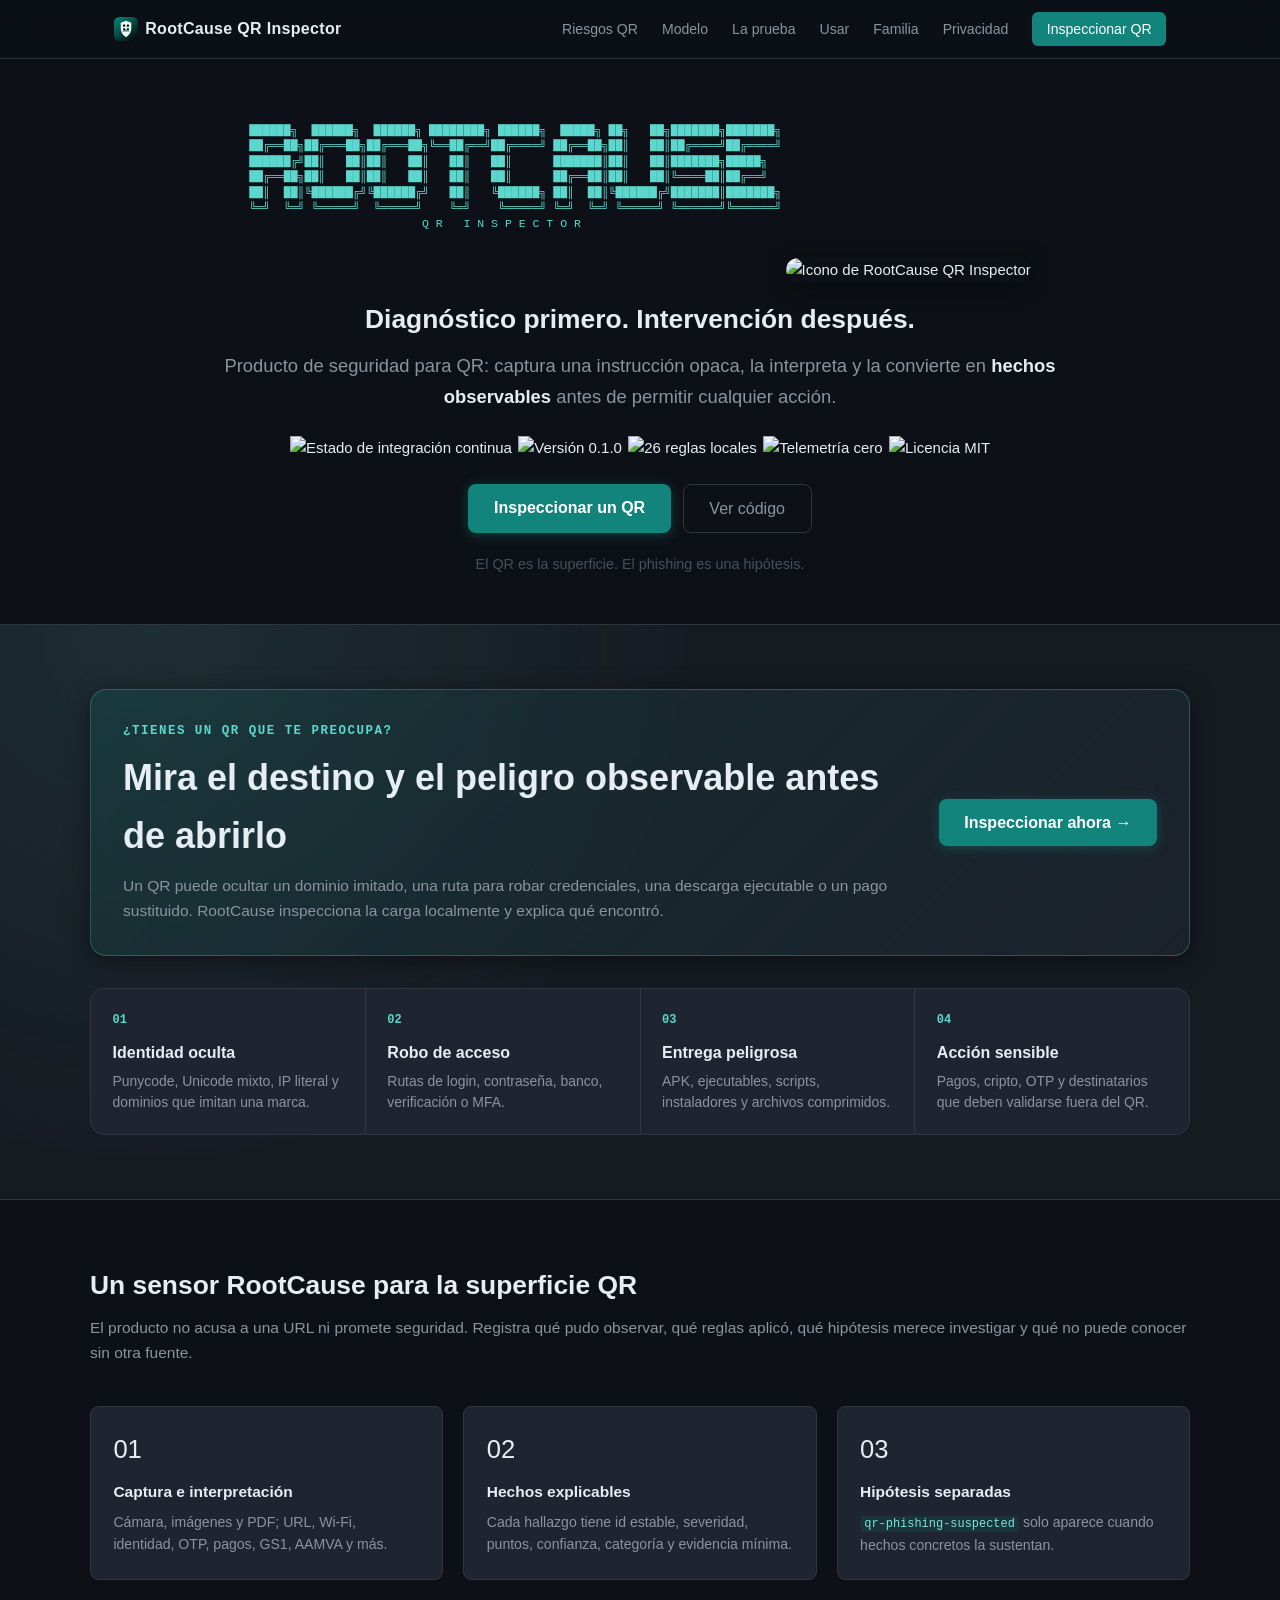
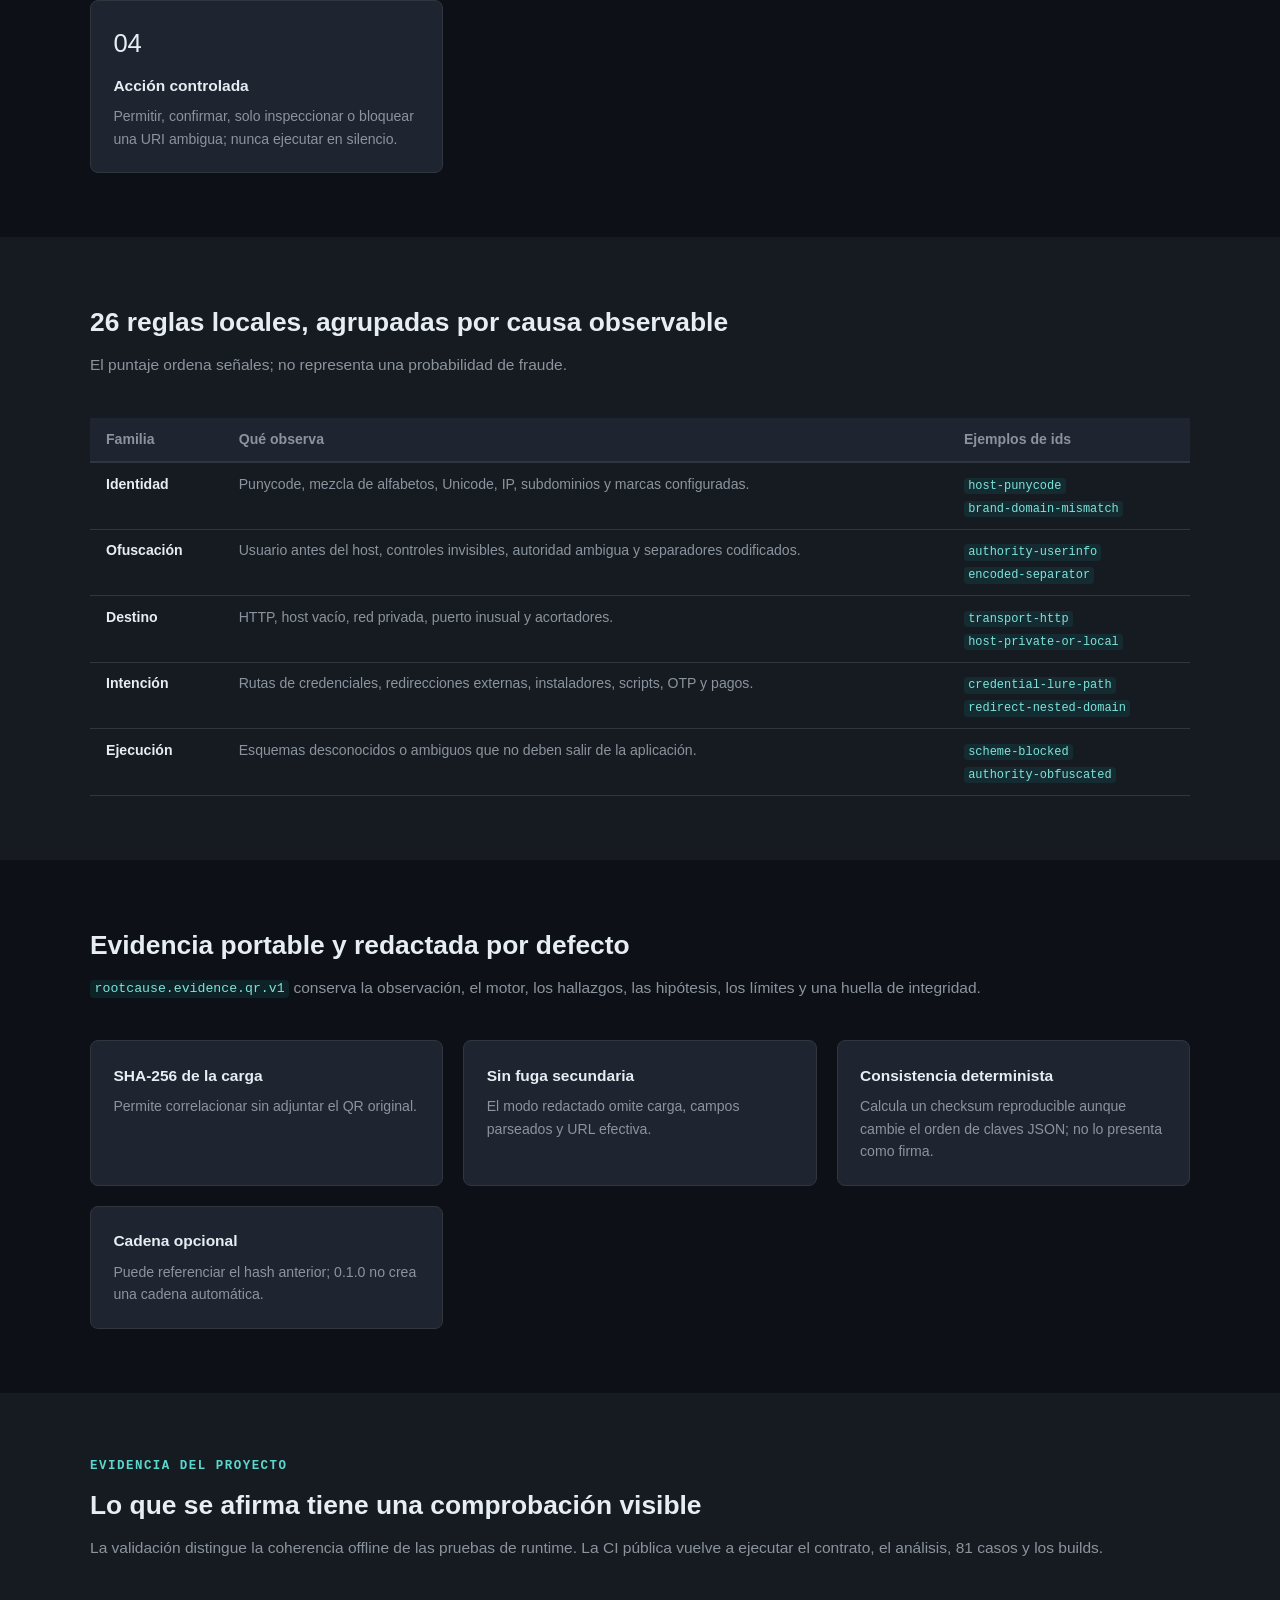
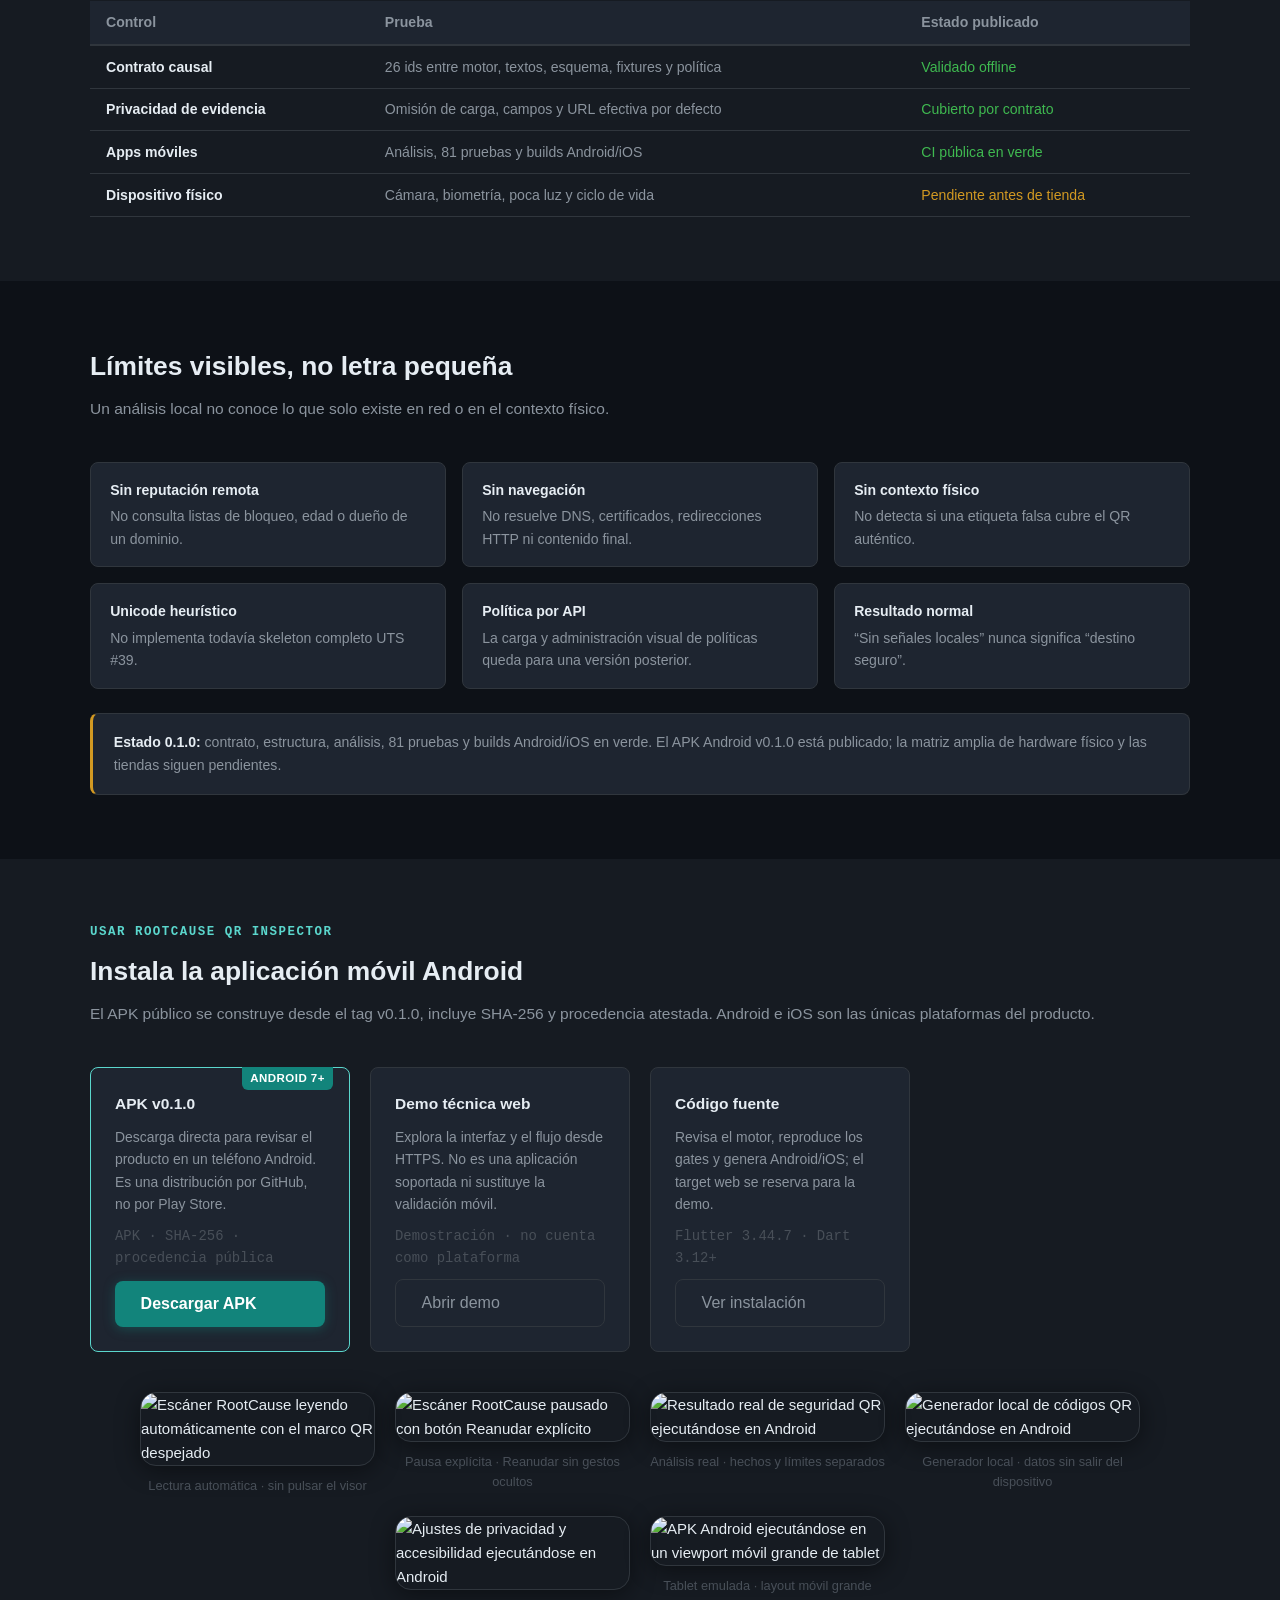
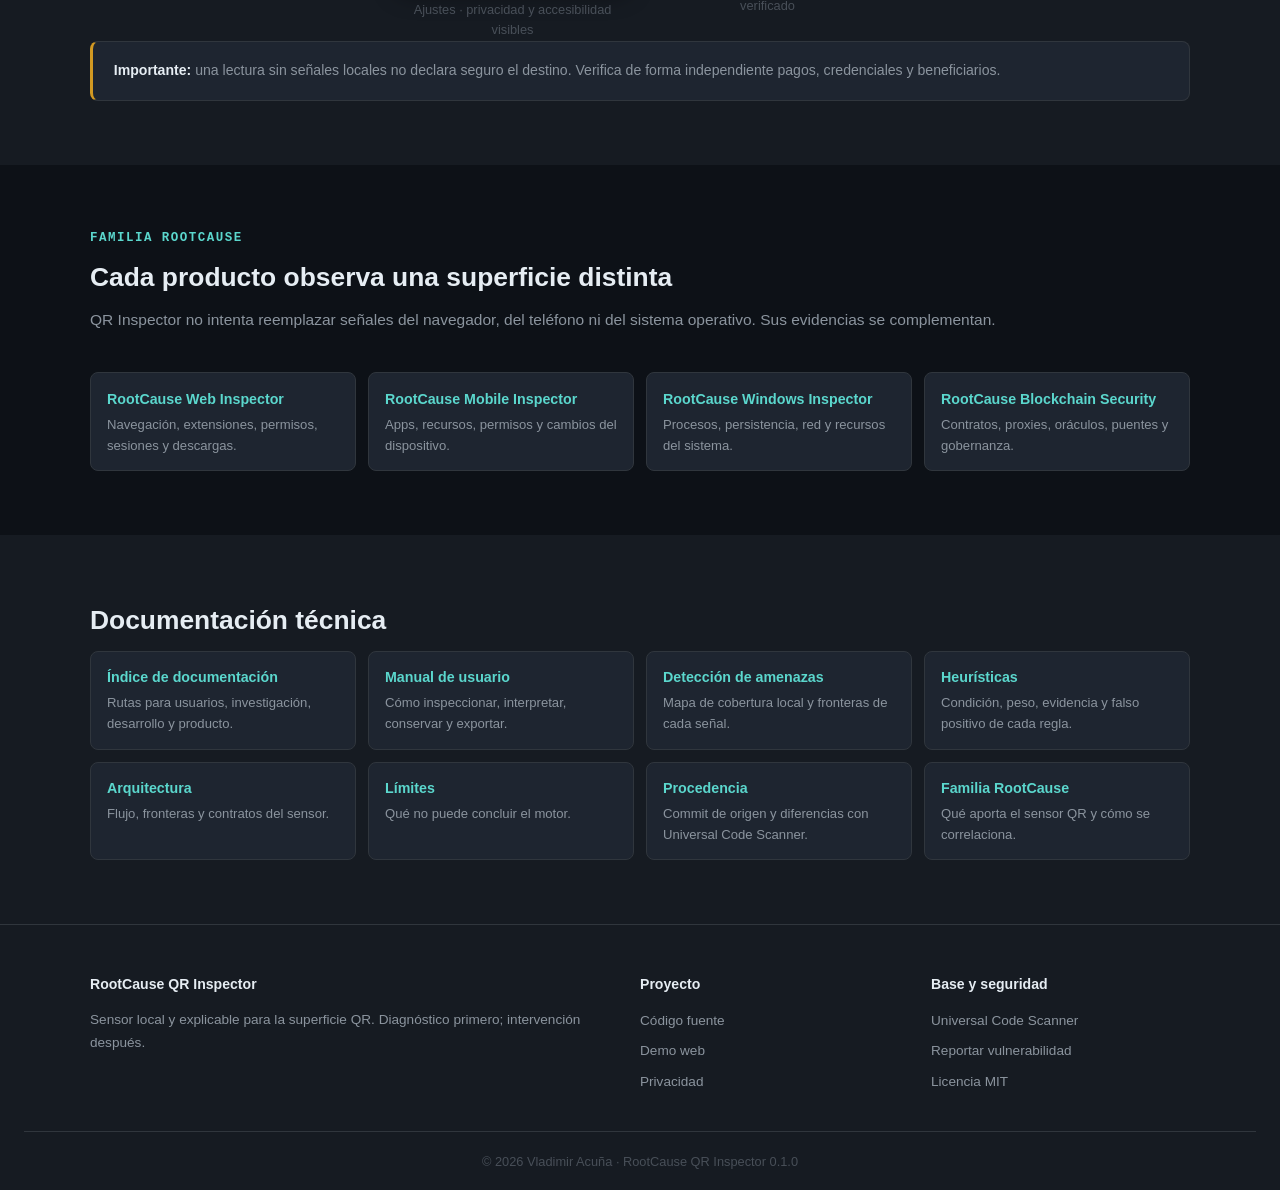
==== landing/index.html @ 7b158bc7 "docs: publish verified scanner interaction evidence" ====
<!doctype html>
<html lang="es">
<head>
  <meta charset="utf-8" />
  <meta name="viewport" content="width=device-width, initial-scale=1" />
  <meta name="description" content="Producto de seguridad para QR: inspecciona antes de abrir, explica 26 señales locales, separa hechos de hipótesis y exporta evidencia redactada." />
  <meta property="og:title" content="RootCause QR Inspector — seguridad QR antes de actuar" />
  <meta property="og:description" content="Inspector local de seguridad QR: 26 reglas explicables, decisión controlada, evidencia SHA-256 y telemetría cero." />
  <meta property="og:type" content="website" />
  <meta property="og:url" content="https://vladimiracunadev-create.github.io/rootcause-qr-inspector/" />
  <meta property="og:image" content="https://vladimiracunadev-create.github.io/rootcause-qr-inspector/assets/icon-512.png" />
  <meta name="theme-color" content="#0d1117" />
  <title>RootCause QR Inspector</title>
  <link rel="icon" type="image/svg+xml" href="assets/favicon.svg" />
  <link rel="apple-touch-icon" href="assets/icon-512.png" />
  <link rel="stylesheet" href="assets/style.css" />
</head>
<body>
  <a class="skip-link" href="#contenido">Saltar al contenido</a>
  <header class="nav">
    <div class="nav-inner">
      <a class="nav-logo" href="#inicio" aria-label="Inicio de RootCause QR Inspector">
        <img src="assets/favicon.svg" width="24" height="24" alt="" aria-hidden="true" />
        RootCause QR Inspector
      </a>
      <nav class="nav-links" aria-label="Navegación principal">
        <a href="#riesgo">Riesgos QR</a>
        <a href="#modelo">Modelo</a>
        <a href="#prueba">La prueba</a>
        <a href="#instalar">Usar</a>
        <a href="#familia">Familia</a>
        <a href="privacidad.html">Privacidad</a>
          <a href="app/" class="btn-nav">Inspeccionar QR</a>
      </nav>
    </div>
  </header>

  <main id="contenido">
    <section id="inicio" class="hero">
      <div class="hero-inner">
        <div class="ascii-block" aria-hidden="true"><pre>
██████╗  ██████╗  ██████╗ ████████╗ ██████╗  █████╗ ██╗   ██╗███████╗███████╗
██╔══██╗██╔═══██╗██╔═══██╗╚══██╔══╝██╔════╝ ██╔══██╗██║   ██║██╔════╝██╔════╝
██████╔╝██║   ██║██║   ██║   ██║   ██║      ███████║██║   ██║███████╗█████╗
██╔══██╗██║   ██║██║   ██║   ██║   ██║      ██╔══██║██║   ██║╚════██║██╔══╝
██║  ██║╚██████╔╝╚██████╔╝   ██║   ╚██████╗ ██║  ██║╚██████╔╝███████║███████╗
╚═╝  ╚═╝ ╚═════╝  ╚═════╝    ╚═╝    ╚═════╝ ╚═╝  ╚═╝ ╚═════╝ ╚══════╝╚══════╝
                         Q R   I N S P E C T O R
        </pre></div>
        <img class="hero-logo" src="assets/icon-512.png" width="96" height="96" alt="Icono de RootCause QR Inspector" />
        <h1 class="section-title">Diagnóstico primero. Intervención después.</h1>
        <p class="hero-sub">
          Producto de seguridad para QR: captura una instrucción opaca, la
          interpreta y la convierte en <strong>hechos observables</strong> antes
          de permitir cualquier acción.
        </p>
        <div class="badges" aria-label="Datos del proyecto">
          <img src="https://github.com/vladimiracunadev-create/rootcause-qr-inspector/actions/workflows/flutter-ci.yml/badge.svg" alt="Estado de integración continua" />
          <img src="https://img.shields.io/badge/version-0.1.0-blue.svg" alt="Versión 0.1.0" />
          <img src="https://img.shields.io/badge/reglas_locales-26-12847b.svg" alt="26 reglas locales" />
          <img src="https://img.shields.io/badge/telemetr%C3%ADa-cero-success.svg" alt="Telemetría cero" />
          <img src="https://img.shields.io/badge/licencia-MIT-blue.svg" alt="Licencia MIT" />
        </div>
        <div class="hero-cta">
          <a href="app/" class="btn-primary">Inspeccionar un QR</a>
          <a href="https://github.com/vladimiracunadev-create/rootcause-qr-inspector" class="btn-ghost">Ver código</a>
        </div>
        <p class="hero-tagline">El QR es la superficie. El phishing es una hipótesis.</p>
      </div>
    </section>

    <section id="riesgo" class="section security-entry">
      <div class="container">
        <div class="security-callout">
          <div>
            <p class="eyebrow">¿Tienes un QR que te preocupa?</p>
            <h2 class="section-title">Mira el destino y el peligro observable antes de abrirlo</h2>
            <p class="section-sub">
              Un QR puede ocultar un dominio imitado, una ruta para robar
              credenciales, una descarga ejecutable o un pago sustituido.
              RootCause inspecciona la carga localmente y explica qué encontró.
            </p>
          </div>
          <a href="app/" class="btn-primary">Inspeccionar ahora →</a>
        </div>
        <div class="risk-grid" aria-label="Peligros que puede revelar un QR">
          <article><span>01</span><strong>Identidad oculta</strong><p>Punycode, Unicode mixto, IP literal y dominios que imitan una marca.</p></article>
          <article><span>02</span><strong>Robo de acceso</strong><p>Rutas de login, contraseña, banco, verificación o MFA.</p></article>
          <article><span>03</span><strong>Entrega peligrosa</strong><p>APK, ejecutables, scripts, instaladores y archivos comprimidos.</p></article>
          <article><span>04</span><strong>Acción sensible</strong><p>Pagos, cripto, OTP y destinatarios que deben validarse fuera del QR.</p></article>
        </div>
      </div>
    </section>

    <section id="modelo" class="section">
      <div class="container">
        <h2 class="section-title">Un sensor RootCause para la superficie QR</h2>
        <p class="section-sub">
          El producto no acusa a una URL ni promete seguridad. Registra qué pudo
          observar, qué reglas aplicó, qué hipótesis merece investigar y qué no
          puede conocer sin otra fuente.
        </p>
        <div class="feature-grid">
          <article class="feature-card">
            <div class="feature-icon" aria-hidden="true">01</div>
            <h3>Captura e interpretación</h3>
            <p>Cámara, imágenes y PDF; URL, Wi-Fi, identidad, OTP, pagos, GS1, AAMVA y más.</p>
          </article>
          <article class="feature-card">
            <div class="feature-icon" aria-hidden="true">02</div>
            <h3>Hechos explicables</h3>
            <p>Cada hallazgo tiene id estable, severidad, puntos, confianza, categoría y evidencia mínima.</p>
          </article>
          <article class="feature-card">
            <div class="feature-icon" aria-hidden="true">03</div>
            <h3>Hipótesis separadas</h3>
            <p><code>qr-phishing-suspected</code> solo aparece cuando hechos concretos la sustentan.</p>
          </article>
          <article class="feature-card">
            <div class="feature-icon" aria-hidden="true">04</div>
            <h3>Acción controlada</h3>
            <p>Permitir, confirmar, solo inspeccionar o bloquear una URI ambigua; nunca ejecutar en silencio.</p>
          </article>
        </div>
      </div>
    </section>

    <section id="senales" class="section section-alt">
      <div class="container">
        <h2 class="section-title">26 reglas locales, agrupadas por causa observable</h2>
        <p class="section-sub">El puntaje ordena señales; no representa una probabilidad de fraude.</p>
        <div class="table-wrap">
          <table>
            <thead><tr><th>Familia</th><th>Qué observa</th><th>Ejemplos de ids</th></tr></thead>
            <tbody>
              <tr><td><strong>Identidad</strong></td><td>Punycode, mezcla de alfabetos, Unicode, IP, subdominios y marcas configuradas.</td><td><code>host-punycode</code><br /><code>brand-domain-mismatch</code></td></tr>
              <tr><td><strong>Ofuscación</strong></td><td>Usuario antes del host, controles invisibles, autoridad ambigua y separadores codificados.</td><td><code>authority-userinfo</code><br /><code>encoded-separator</code></td></tr>
              <tr><td><strong>Destino</strong></td><td>HTTP, host vacío, red privada, puerto inusual y acortadores.</td><td><code>transport-http</code><br /><code>host-private-or-local</code></td></tr>
              <tr><td><strong>Intención</strong></td><td>Rutas de credenciales, redirecciones externas, instaladores, scripts, OTP y pagos.</td><td><code>credential-lure-path</code><br /><code>redirect-nested-domain</code></td></tr>
              <tr><td><strong>Ejecución</strong></td><td>Esquemas desconocidos o ambiguos que no deben salir de la aplicación.</td><td><code>scheme-blocked</code><br /><code>authority-obfuscated</code></td></tr>
            </tbody>
          </table>
        </div>
      </div>
    </section>

    <section id="evidencia" class="section">
      <div class="container">
        <h2 class="section-title">Evidencia portable y redactada por defecto</h2>
        <p class="section-sub">
          <code>rootcause.evidence.qr.v1</code> conserva la observación, el motor,
          los hallazgos, las hipótesis, los límites y una huella de integridad.
        </p>
        <div class="feature-grid">
          <article class="feature-card"><h3>SHA-256 de la carga</h3><p>Permite correlacionar sin adjuntar el QR original.</p></article>
          <article class="feature-card"><h3>Sin fuga secundaria</h3><p>El modo redactado omite carga, campos parseados y URL efectiva.</p></article>
          <article class="feature-card"><h3>Consistencia determinista</h3><p>Calcula un checksum reproducible aunque cambie el orden de claves JSON; no lo presenta como firma.</p></article>
          <article class="feature-card"><h3>Cadena opcional</h3><p>Puede referenciar el hash anterior; 0.1.0 no crea una cadena automática.</p></article>
        </div>
      </div>
    </section>

    <section id="prueba" class="section section-alt">
      <div class="container">
        <p class="eyebrow">Evidencia del proyecto</p>
        <h2 class="section-title">Lo que se afirma tiene una comprobación visible</h2>
        <p class="section-sub">
          La validación distingue la coherencia offline de las pruebas de runtime.
          La CI pública vuelve a ejecutar el contrato, el análisis, 81 casos y los builds.
        </p>
        <div class="table-wrap">
          <table>
            <thead><tr><th>Control</th><th>Prueba</th><th>Estado publicado</th></tr></thead>
            <tbody>
              <tr><td><strong>Contrato causal</strong></td><td>26 ids entre motor, textos, esquema, fixtures y política</td><td class="ok">Validado offline</td></tr>
              <tr><td><strong>Privacidad de evidencia</strong></td><td>Omisión de carga, campos y URL efectiva por defecto</td><td class="ok">Cubierto por contrato</td></tr>
              <tr><td><strong>Apps móviles</strong></td><td>Análisis, 81 pruebas y builds Android/iOS</td><td class="ok">CI pública en verde</td></tr>
              <tr><td><strong>Dispositivo físico</strong></td><td>Cámara, biometría, poca luz y ciclo de vida</td><td class="warn">Pendiente antes de tienda</td></tr>
            </tbody>
          </table>
        </div>
      </div>
    </section>

    <section id="limites" class="section">
      <div class="container">
        <h2 class="section-title">Límites visibles, no letra pequeña</h2>
        <p class="section-sub">Un análisis local no conoce lo que solo existe en red o en el contexto físico.</p>
        <ul class="limits">
          <li><strong>Sin reputación remota</strong>No consulta listas de bloqueo, edad o dueño de un dominio.</li>
          <li><strong>Sin navegación</strong>No resuelve DNS, certificados, redirecciones HTTP ni contenido final.</li>
          <li><strong>Sin contexto físico</strong>No detecta si una etiqueta falsa cubre el QR auténtico.</li>
          <li><strong>Unicode heurístico</strong>No implementa todavía skeleton completo UTS #39.</li>
          <li><strong>Política por API</strong>La carga y administración visual de políticas queda para una versión posterior.</li>
          <li><strong>Resultado normal</strong>“Sin señales locales” nunca significa “destino seguro”.</li>
        </ul>
        <div class="note" style="margin-top:1.5rem">
          <strong>Estado 0.1.0:</strong> contrato, estructura, análisis, 81 pruebas
          y builds Android/iOS en verde. El APK Android v0.1.0 está
          publicado; la matriz amplia de hardware físico y las tiendas siguen pendientes.
        </div>
      </div>
    </section>

    <section id="instalar" class="section section-alt">
      <div class="container">
        <p class="eyebrow">Usar RootCause QR Inspector</p>
        <h2 class="section-title">Instala la aplicación móvil Android</h2>
        <p class="section-sub">El APK público se construye desde el tag v0.1.0, incluye SHA-256 y procedencia atestada. Android e iOS son las únicas plataformas del producto.</p>
        <div class="download-grid">
          <article class="download-card primary">
            <span class="dl-badge">Android 7+</span>
            <h3>APK v0.1.0</h3>
            <p>Descarga directa para revisar el producto en un teléfono Android. Es una distribución por GitHub, no por Play Store.</p>
            <p class="dl-meta">APK · SHA-256 · procedencia pública</p>
            <a class="btn-primary" href="https://github.com/vladimiracunadev-create/rootcause-qr-inspector/releases/download/v0.1.0/rootcause-qr-inspector-v0.1.0-android.apk">Descargar APK</a>
          </article>
          <article class="download-card">
            <h3>Demo técnica web</h3>
            <p>Explora la interfaz y el flujo desde HTTPS. No es una aplicación soportada ni sustituye la validación móvil.</p>
            <p class="dl-meta">Demostración · no cuenta como plataforma</p>
            <a class="btn-ghost" href="app/">Abrir demo</a>
          </article>
          <article class="download-card">
            <h3>Código fuente</h3>
            <p>Revisa el motor, reproduce los gates y genera Android/iOS; el target web se reserva para la demo.</p>
            <p class="dl-meta">Flutter 3.44.7 · Dart 3.12+</p>
            <a class="btn-ghost" href="https://github.com/vladimiracunadev-create/rootcause-qr-inspector#inicio-rápido">Ver instalación</a>
          </article>
        </div>
        <div class="shots" aria-label="Capturas reales de la aplicación Android v0.1.0">
          <figure>
            <img src="assets/android/android-inspector-home.png" alt="Escáner RootCause leyendo automáticamente con el marco QR despejado" loading="lazy" />
            <figcaption>Lectura automática · sin pulsar el visor</figcaption>
          </figure>
          <figure>
            <img src="assets/android/android-inspector-paused.png" alt="Escáner RootCause pausado con botón Reanudar explícito" loading="lazy" />
            <figcaption>Pausa explícita · Reanudar sin gestos ocultos</figcaption>
          </figure>
          <figure>
            <img src="assets/android/android-analysis-result.png" alt="Resultado real de seguridad QR ejecutándose en Android" loading="lazy" />
            <figcaption>Análisis real · hechos y límites separados</figcaption>
          </figure>
          <figure>
            <img src="assets/android/android-generator.png" alt="Generador local de códigos QR ejecutándose en Android" loading="lazy" />
            <figcaption>Generador local · datos sin salir del dispositivo</figcaption>
          </figure>
          <figure>
            <img src="assets/android/android-settings.png" alt="Ajustes de privacidad y accesibilidad ejecutándose en Android" loading="lazy" />
            <figcaption>Ajustes · privacidad y accesibilidad visibles</figcaption>
          </figure>
          <figure>
            <img src="assets/android/android-tablet-generator.png" alt="APK Android ejecutándose en un viewport móvil grande de tablet" loading="lazy" />
            <figcaption>Tablet emulada · layout móvil grande verificado</figcaption>
          </figure>
        </div>
        <div class="note"><strong>Importante:</strong> una lectura sin señales locales no declara seguro el destino. Verifica de forma independiente pagos, credenciales y beneficiarios.</div>
      </div>
    </section>

    <section id="familia" class="section">
      <div class="container">
        <p class="eyebrow">Familia RootCause</p>
        <h2 class="section-title">Cada producto observa una superficie distinta</h2>
        <p class="section-sub">QR Inspector no intenta reemplazar señales del navegador, del teléfono ni del sistema operativo. Sus evidencias se complementan.</p>
        <div class="doc-grid">
          <span class="doc-entry"><a href="https://github.com/vladimiracunadev-create/rootcause-web-inspector">RootCause Web Inspector</a><span>Navegación, extensiones, permisos, sesiones y descargas.</span></span>
          <span class="doc-entry"><a href="https://github.com/vladimiracunadev-create/rootcause-mobile-inspector">RootCause Mobile Inspector</a><span>Apps, recursos, permisos y cambios del dispositivo.</span></span>
          <span class="doc-entry"><a href="https://github.com/vladimiracunadev-create/rootcause-windows-inspector">RootCause Windows Inspector</a><span>Procesos, persistencia, red y recursos del sistema.</span></span>
          <span class="doc-entry"><a href="https://github.com/vladimiracunadev-create/rootcause-blockchain-security">RootCause Blockchain Security</a><span>Contratos, proxies, oráculos, puentes y gobernanza.</span></span>
        </div>
      </div>
    </section>

    <section id="documentacion" class="section section-alt">
      <div class="container">
        <h2 class="section-title">Documentación técnica</h2>
        <div class="doc-grid">
          <span class="doc-entry"><a href="https://github.com/vladimiracunadev-create/rootcause-qr-inspector/blob/main/docs/INDEX.md">Índice de documentación</a><span>Rutas para usuarios, investigación, desarrollo y producto.</span></span>
          <span class="doc-entry"><a href="https://github.com/vladimiracunadev-create/rootcause-qr-inspector/blob/main/docs/MANUAL_USUARIO.md">Manual de usuario</a><span>Cómo inspeccionar, interpretar, conservar y exportar.</span></span>
          <span class="doc-entry"><a href="https://github.com/vladimiracunadev-create/rootcause-qr-inspector/blob/main/docs/DETECCION_AMENAZAS.md">Detección de amenazas</a><span>Mapa de cobertura local y fronteras de cada señal.</span></span>
          <span class="doc-entry"><a href="https://github.com/vladimiracunadev-create/rootcause-qr-inspector/blob/main/docs/rootcause/HEURISTICS.md">Heurísticas</a><span>Condición, peso, evidencia y falso positivo de cada regla.</span></span>
          <span class="doc-entry"><a href="https://github.com/vladimiracunadev-create/rootcause-qr-inspector/blob/main/docs/rootcause/ARCHITECTURE.md">Arquitectura</a><span>Flujo, fronteras y contratos del sensor.</span></span>
          <span class="doc-entry"><a href="https://github.com/vladimiracunadev-create/rootcause-qr-inspector/blob/main/docs/rootcause/LIMITATIONS.md">Límites</a><span>Qué no puede concluir el motor.</span></span>
          <span class="doc-entry"><a href="https://github.com/vladimiracunadev-create/rootcause-qr-inspector/blob/main/docs/rootcause/PROVENANCE.md">Procedencia</a><span>Commit de origen y diferencias con Universal Code Scanner.</span></span>
          <span class="doc-entry"><a href="https://github.com/vladimiracunadev-create/rootcause-qr-inspector/blob/main/docs/FAMILIA_ROOTCAUSE.md">Familia RootCause</a><span>Qué aporta el sensor QR y cómo se correlaciona.</span></span>
        </div>
      </div>
    </section>
  </main>

  <footer class="footer">
    <div class="footer-inner">
      <div class="footer-col"><h4>RootCause QR Inspector</h4><p>Sensor local y explicable para la superficie QR. Diagnóstico primero; intervención después.</p></div>
      <div class="footer-col"><h4>Proyecto</h4><ul><li><a href="https://github.com/vladimiracunadev-create/rootcause-qr-inspector">Código fuente</a></li><li><a href="app/">Demo web</a></li><li><a href="privacidad.html">Privacidad</a></li></ul></div>
      <div class="footer-col"><h4>Base y seguridad</h4><ul><li><a href="https://github.com/vladimiracunadev-create/universal-code-scanner">Universal Code Scanner</a></li><li><a href="https://github.com/vladimiracunadev-create/rootcause-qr-inspector/security/policy">Reportar vulnerabilidad</a></li><li><a href="https://opensource.org/license/mit">Licencia MIT</a></li></ul></div>
    </div>
    <div class="footer-bottom"><p>© 2026 Vladimir Acuña · RootCause QR Inspector 0.1.0</p></div>
  </footer>
</body>
</html>
---- landing/assets/style.css ----
/* ═══════════════════════════════════════════════════════════
   RootCause QR Inspector — Landing Page
   Misma estructura que las landings de RootCause; el acento es
   el color de marca de la aplicación (seed teal de app_theme.dart).
   Tema oscuro. Acentos monoespaciados. Sin dependencias.
   ═══════════════════════════════════════════════════════════ */

*, *::before, *::after { box-sizing: border-box; margin: 0; padding: 0; }

:root {
  --bg:       #0d1117;
  --bg-alt:   #161b22;
  --bg-card:  #1e2530;
  --border:   #30363d;
  --accent:   #12847b;
  --accent-h: #5bd7cd;
  --green:    #3fb950;
  --yellow:   #d29922;
  --red:      #f85149;
  --txt:      #e6edf3;
  --txt-sec:  #8b949e;
  --txt-mut:  #484f58;
  --mono:     'Cascadia Code', 'Fira Code', 'Consolas', monospace;
  --sans:     -apple-system, BlinkMacSystemFont, 'Segoe UI', Helvetica, Arial, sans-serif;
  --radius:   8px;
  --shadow:   0 4px 24px rgba(0,0,0,.45);
}

html { scroll-behavior: smooth; }

.skip-link {
  position: fixed;
  top: .75rem;
  left: .75rem;
  z-index: 1000;
  padding: .55rem .8rem;
  background: var(--accent-h);
  color: #06231f;
  border-radius: 6px;
  transform: translateY(-180%);
}
.skip-link:focus { transform: translateY(0); }

body {
  background: var(--bg);
  color: var(--txt);
  font-family: var(--sans);
  font-size: 15px;
  line-height: 1.6;
  -webkit-font-smoothing: antialiased;
}

a { color: var(--accent-h); text-decoration: none; }
a:hover { text-decoration: underline; }
a:focus-visible { outline: 3px solid var(--accent-h); outline-offset: 3px; }

code {
  font-family: var(--mono);
  font-size: .85em;
  background: rgba(18,132,123,.16);
  color: #7ee3da;
  padding: .1em .35em;
  border-radius: 4px;
}

pre {
  font-family: var(--mono);
  font-size: .82em;
  line-height: 1.55;
  overflow-x: auto;
}

pre code { background: none; color: inherit; padding: 0; font-size: inherit; }

/* ── nav ──────────────────────────────────────────────── */
.nav {
  position: sticky;
  top: 0;
  z-index: 100;
  background: rgba(13,17,23,.92);
  backdrop-filter: blur(10px);
  border-bottom: 1px solid var(--border);
}

.nav-inner {
  max-width: 1100px;
  margin: 0 auto;
  padding: .75rem 1.5rem;
  display: flex;
  align-items: center;
  justify-content: space-between;
  gap: 1rem;
}

.nav-logo {
  display: flex;
  align-items: center;
  gap: .45rem;
  font-weight: 700;
  font-size: 1rem;
  color: var(--txt);
  letter-spacing: .02em;
  white-space: nowrap;
}

.nav-links { display: flex; align-items: center; gap: 1.5rem; flex-wrap: wrap; }

.nav-links a {
  color: var(--txt-sec);
  font-size: .88rem;
  font-weight: 500;
  transition: color .15s;
}
.nav-links a:hover { color: var(--txt); text-decoration: none; }

.btn-nav {
  background: var(--accent);
  color: #fff !important;
  padding: .35rem .9rem;
  border-radius: 6px;
  font-size: .85rem;
  transition: background .15s;
}
.btn-nav:hover { background: var(--accent-h); color: #06231f !important; text-decoration: none !important; }

/* ── hero ─────────────────────────────────────────────── */
.hero {
  background: var(--bg);
  padding: 4rem 1.5rem 3rem;
  text-align: center;
  border-bottom: 1px solid var(--border);
}

.hero-inner { max-width: 900px; margin: 0 auto; }
.hero-logo { margin-bottom: 1rem; border-radius: 22px; box-shadow: var(--shadow); }

.ascii-block {
  display: inline-block;
  text-align: left;
  margin-bottom: 1.75rem;
  overflow-x: auto;
  max-width: 100%;
}

.ascii-block pre {
  color: var(--accent-h);
  font-family: var(--mono);
  font-size: clamp(.45rem, 1.1vw, .72rem);
  line-height: 1.35;
  white-space: pre;
}

.hero-sub {
  font-size: 1.15rem;
  color: var(--txt-sec);
  margin-bottom: 1.5rem;
  line-height: 1.7;
}
.hero-sub strong { color: var(--txt); }

.badges {
  display: flex;
  flex-wrap: wrap;
  justify-content: center;
  gap: .4rem;
  margin-bottom: 1.75rem;
}
.badges img { height: 20px; }

.hero-cta {
  display: flex;
  flex-wrap: wrap;
  gap: .75rem;
  justify-content: center;
  margin-bottom: 1.25rem;
}

.btn-primary {
  background: var(--accent);
  color: #fff;
  padding: .65rem 1.6rem;
  border-radius: 8px;
  font-weight: 600;
  font-size: 1rem;
  transition: background .15s, transform .1s;
  box-shadow: 0 2px 12px rgba(18,132,123,.4);
}
.btn-primary:hover { background: var(--accent-h); color: #06231f; text-decoration: none; transform: translateY(-1px); }

.btn-ghost {
  border: 1px solid var(--border);
  color: var(--txt-sec);
  padding: .65rem 1.6rem;
  border-radius: 8px;
  font-weight: 500;
  font-size: 1rem;
  transition: border-color .15s, color .15s;
}
.btn-ghost:hover { border-color: var(--accent-h); color: var(--txt); text-decoration: none; }

.hero-tagline { color: var(--txt-mut); font-size: .9rem; }
.eyebrow {
  margin-bottom: .45rem;
  color: var(--accent-h);
  font-family: var(--mono);
  font-size: .78rem;
  font-weight: 700;
  letter-spacing: .12em;
  text-transform: uppercase;
}

/* ── layout ───────────────────────────────────────────── */
.section     { padding: 4rem 1.5rem; }
.section-alt { background: var(--bg-alt); }
.container   { max-width: 1100px; margin: 0 auto; }

.section-title {
  font-size: 1.65rem;
  font-weight: 700;
  margin-bottom: .6rem;
  color: var(--txt);
}

/* ── security entry / product flow ────────────────────── */
.security-entry {
  position: relative;
  overflow: hidden;
  background:
    radial-gradient(circle at 12% 0%, rgba(91,215,205,.1), transparent 34rem),
    var(--bg-alt);
  border-bottom: 1px solid var(--border);
}

.security-callout {
  display: grid;
  grid-template-columns: minmax(0, 1fr) auto;
  align-items: center;
  gap: 2rem;
  padding: 2rem;
  background: linear-gradient(135deg, rgba(18,132,123,.16), rgba(30,37,48,.72));
  border: 1px solid rgba(91,215,205,.28);
  border-radius: 16px;
  box-shadow: var(--shadow);
}
.security-callout .section-title { max-width: 780px; font-size: clamp(1.5rem, 3vw, 2.25rem); }
.security-callout .section-sub { margin-bottom: 0; }

.risk-grid {
  display: grid;
  grid-template-columns: repeat(4, minmax(0, 1fr));
  gap: 1px;
  margin-top: 2rem;
  overflow: hidden;
  background: var(--border);
  border: 1px solid var(--border);
  border-radius: 14px;
}
.risk-grid article { padding: 1.35rem; background: var(--bg-card); }
.risk-grid span { display: block; margin-bottom: .6rem; color: var(--accent-h); font-family: var(--mono); font-size: .75rem; font-weight: 800; }
.risk-grid strong { display: block; margin-bottom: .35rem; color: var(--txt); font-size: 1rem; }
.risk-grid p { color: var(--txt-sec); font-size: .87rem; line-height: 1.5; }

.section-sub {
  color: var(--txt-sec);
  margin-bottom: 2.5rem;
  font-size: .97rem;
}

/* ── feature grid ─────────────────────────────────────── */
.feature-grid {
  display: grid;
  grid-template-columns: repeat(auto-fill, minmax(270px, 1fr));
  gap: 1.25rem;
}

.feature-card {
  background: var(--bg-card);
  border: 1px solid var(--border);
  border-radius: var(--radius);
  padding: 1.4rem;
  transition: border-color .2s, transform .15s;
}
.feature-card:hover { border-color: var(--accent-h); transform: translateY(-2px); }

.feature-icon { font-size: 1.6rem; margin-bottom: .6rem; }

.feature-card h3 {
  font-size: .97rem;
  font-weight: 700;
  margin-bottom: .4rem;
  color: var(--txt);
}
.feature-card p { font-size: .88rem; color: var(--txt-sec); }
.feature-card p + p { margin-top: .5rem; }

/* ── table ────────────────────────────────────────────── */
.table-wrap { overflow-x: auto; }

table {
  width: 100%;
  border-collapse: collapse;
  font-size: .88rem;
}
th {
  background: var(--bg-card);
  color: var(--txt-sec);
  text-align: left;
  padding: .65rem 1rem;
  border-bottom: 2px solid var(--border);
  font-weight: 600;
  white-space: nowrap;
}
td {
  padding: .6rem 1rem;
  border-bottom: 1px solid var(--border);
  color: var(--txt-sec);
  vertical-align: top;
}
tr:hover td { background: rgba(255,255,255,.025); }
td strong { color: var(--txt); }
.ok  { color: var(--green); }
.warn { color: var(--yellow); }

/* ── capturas ─────────────────────────────────────────── */
.shots {
  display: flex;
  gap: 1.25rem;
  justify-content: center;
  flex-wrap: wrap;
  margin-top: 2.5rem;
}
.shots figure { width: 235px; max-width: 80vw; }
.shots img {
  width: 100%;
  border-radius: 16px;
  border: 1px solid var(--border);
  box-shadow: var(--shadow);
}
.shots figcaption {
  margin-top: .6rem;
  font-size: .8rem;
  color: var(--txt-mut);
  text-align: center;
}

/* ── diagrama ─────────────────────────────────────────── */
.diagram {
  background: var(--bg-card);
  border: 1px solid var(--border);
  border-radius: var(--radius);
  padding: 1.5rem;
  text-align: center;
}
.diagram img { width: 100%; max-width: 820px; }

/* ── descargas ────────────────────────────────────────── */
.download-grid {
  display: grid;
  grid-template-columns: repeat(auto-fill, minmax(250px, 1fr));
  gap: 1.25rem;
  margin-bottom: 1.5rem;
}

.download-card {
  background: var(--bg-card);
  border: 1px solid var(--border);
  border-radius: var(--radius);
  padding: 1.5rem;
  position: relative;
  display: flex;
  flex-direction: column;
  gap: .6rem;
}
.download-card.primary { border-color: var(--accent-h); }

.dl-badge {
  position: absolute;
  top: -1px; right: 1rem;
  background: var(--accent);
  color: #fff;
  font-size: .72rem;
  font-weight: 700;
  padding: .2em .7em;
  border-radius: 0 0 6px 6px;
  letter-spacing: .04em;
  text-transform: uppercase;
}

.download-card h3 { font-size: .97rem; font-weight: 700; color: var(--txt); }
.download-card p  { font-size: .87rem; color: var(--txt-sec); flex: 1; }
.dl-meta { font-size: .78rem; color: var(--txt-mut) !important; font-family: var(--mono); }

/* ── aviso ────────────────────────────────────────────── */
.note {
  background: var(--bg-card);
  border: 1px solid var(--border);
  border-left: 3px solid var(--yellow);
  border-radius: var(--radius);
  padding: 1.1rem 1.3rem;
  font-size: .88rem;
  color: var(--txt-sec);
}
.note strong { color: var(--txt); }

/* ── lista de límites ─────────────────────────────────── */
.limits {
  display: grid;
  grid-template-columns: repeat(auto-fill, minmax(300px, 1fr));
  gap: 1rem;
  list-style: none;
}
.limits li {
  background: var(--bg-card);
  border: 1px solid var(--border);
  border-radius: var(--radius);
  padding: 1rem 1.2rem;
  font-size: .88rem;
  color: var(--txt-sec);
}
.limits li strong { display: block; color: var(--txt); margin-bottom: .25rem; }

/* ── docs ─────────────────────────────────────────────── */
.doc-grid {
  display: grid;
  grid-template-columns: repeat(auto-fill, minmax(240px, 1fr));
  gap: .75rem;
}
.doc-entry {
  display: flex;
  flex-direction: column;
  gap: .2rem;
  background: var(--bg-card);
  border: 1px solid var(--border);
  border-radius: var(--radius);
  padding: .9rem 1rem;
}
.doc-entry a    { font-size: .89rem; font-weight: 600; }
.doc-entry span { font-size: .82rem; color: var(--txt-sec); }

/* ── páginas de contenido ─────────────────────────────── */
.prose { max-width: 820px; }
.prose h1 { font-size: clamp(2rem, 6vw, 3.25rem); line-height: 1.1; margin-bottom: 1rem; }
.prose h2 { font-size: 1.25rem; margin: 2.25rem 0 .55rem; }
.prose p { color: var(--txt-sec); }
.prose .lead { color: var(--txt); font-size: 1.08rem; line-height: 1.75; }

/* ── footer ───────────────────────────────────────────── */
.footer {
  background: var(--bg-alt);
  border-top: 1px solid var(--border);
  padding: 3rem 1.5rem 1.5rem;
}

.footer-inner {
  max-width: 1100px;
  margin: 0 auto 2rem;
  display: grid;
  grid-template-columns: 2fr 1fr 1fr;
  gap: 2rem;
}

.footer-col p  { font-size: .85rem; color: var(--txt-sec); margin-top: .6rem; line-height: 1.7; }
.footer-col h4 { font-size: .88rem; font-weight: 700; color: var(--txt); margin-bottom: .75rem; }
.footer-col ul { list-style: none; }
.footer-col li { margin-bottom: .4rem; }
.footer-col li a { font-size: .85rem; color: var(--txt-sec); }
.footer-col li a:hover { color: var(--accent-h); }

.footer-bottom {
  border-top: 1px solid var(--border);
  padding-top: 1.25rem;
  text-align: center;
}
.footer-bottom p { font-size: .8rem; color: var(--txt-mut); }
.footer-bottom a { color: var(--txt-sec); }

/* ── responsive ───────────────────────────────────────── */
@media (max-width: 700px) {
  .nav-links { gap: .9rem; }
  .nav-links a:not(.btn-nav) { display: none; }
  .hero { padding: 2.5rem 1rem 2rem; }
  .ascii-block pre { font-size: .38rem; }
  .footer-inner { grid-template-columns: 1fr; gap: 1.5rem; }
  .section { padding: 2.5rem 1rem; }
  .security-callout { grid-template-columns: 1fr; padding: 1.35rem; gap: 1.25rem; }
  .security-callout .btn-primary { text-align: center; }
  .risk-grid { grid-template-columns: 1fr 1fr; }
}

@media (max-width: 430px) {
  .risk-grid { grid-template-columns: 1fr; }
}

@media (prefers-reduced-motion: reduce) {
  html { scroll-behavior: auto; }
  *, *::before, *::after { transition: none !important; }
}
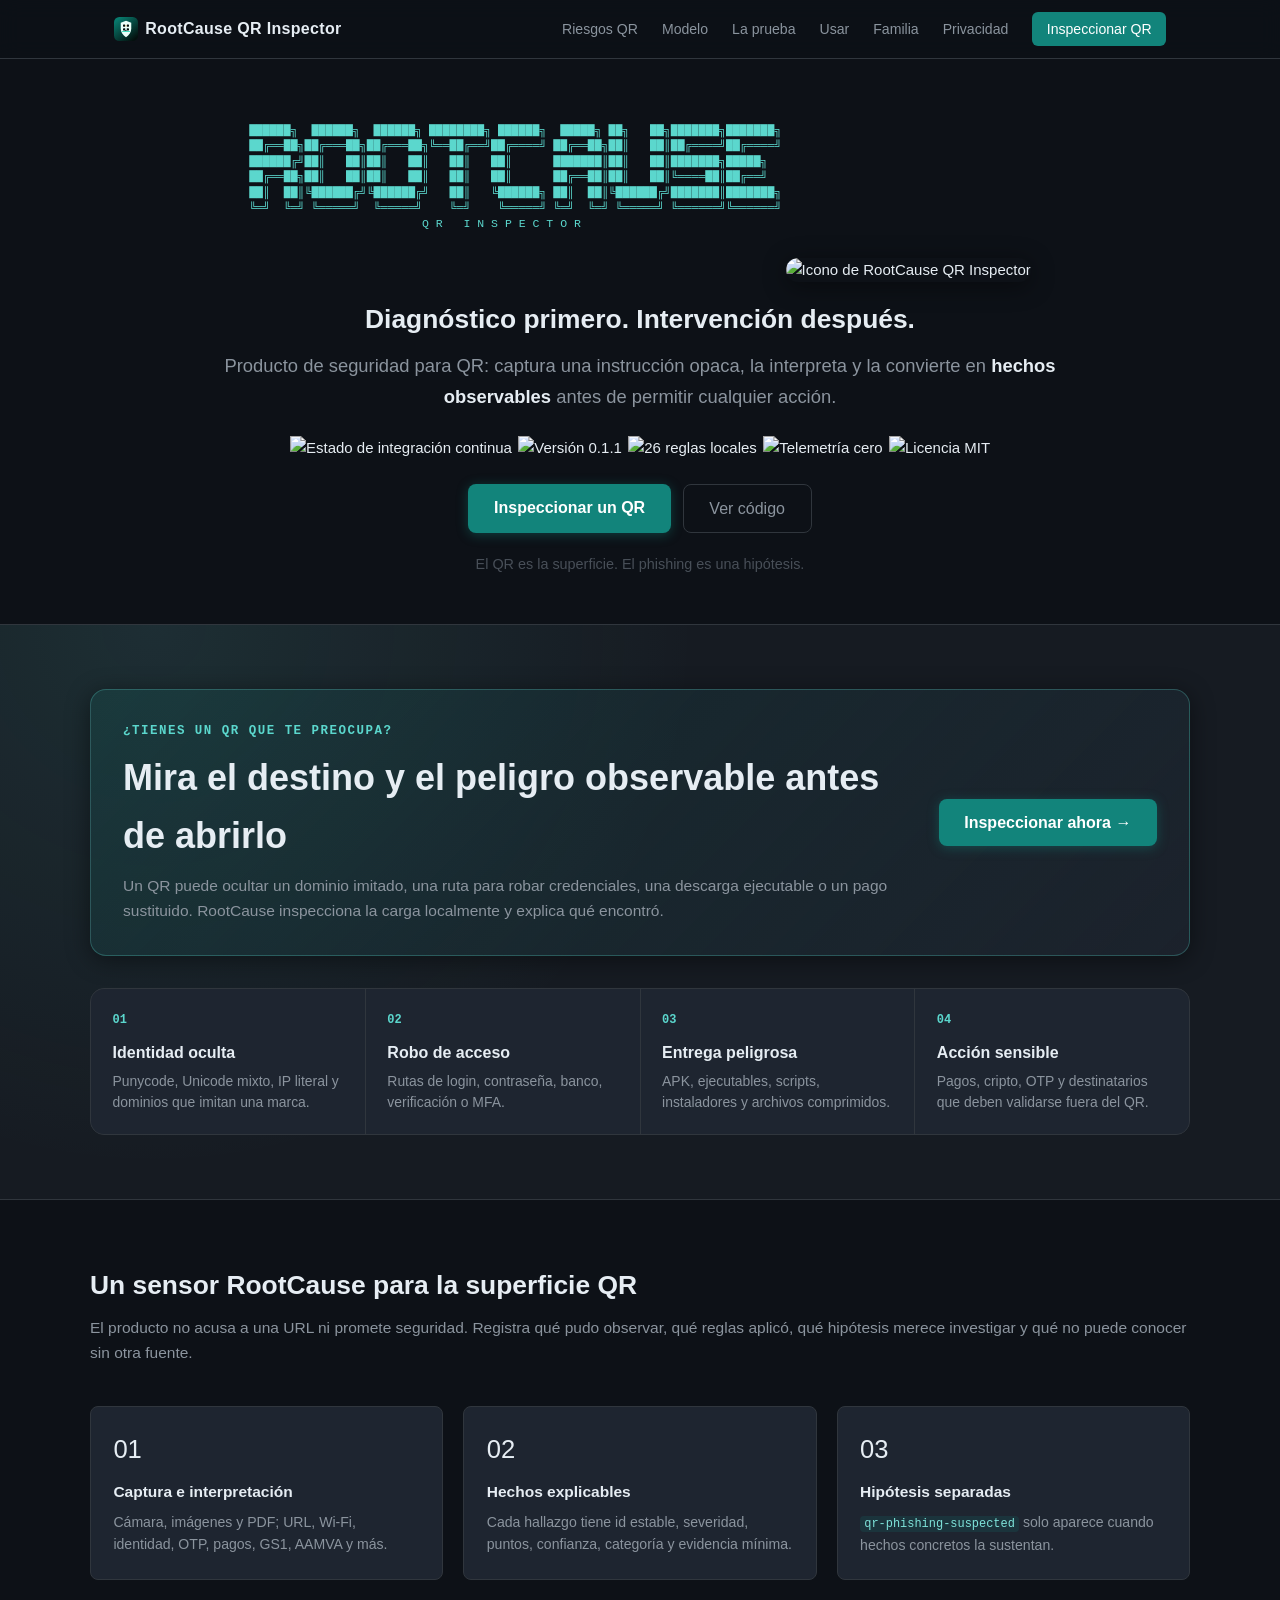
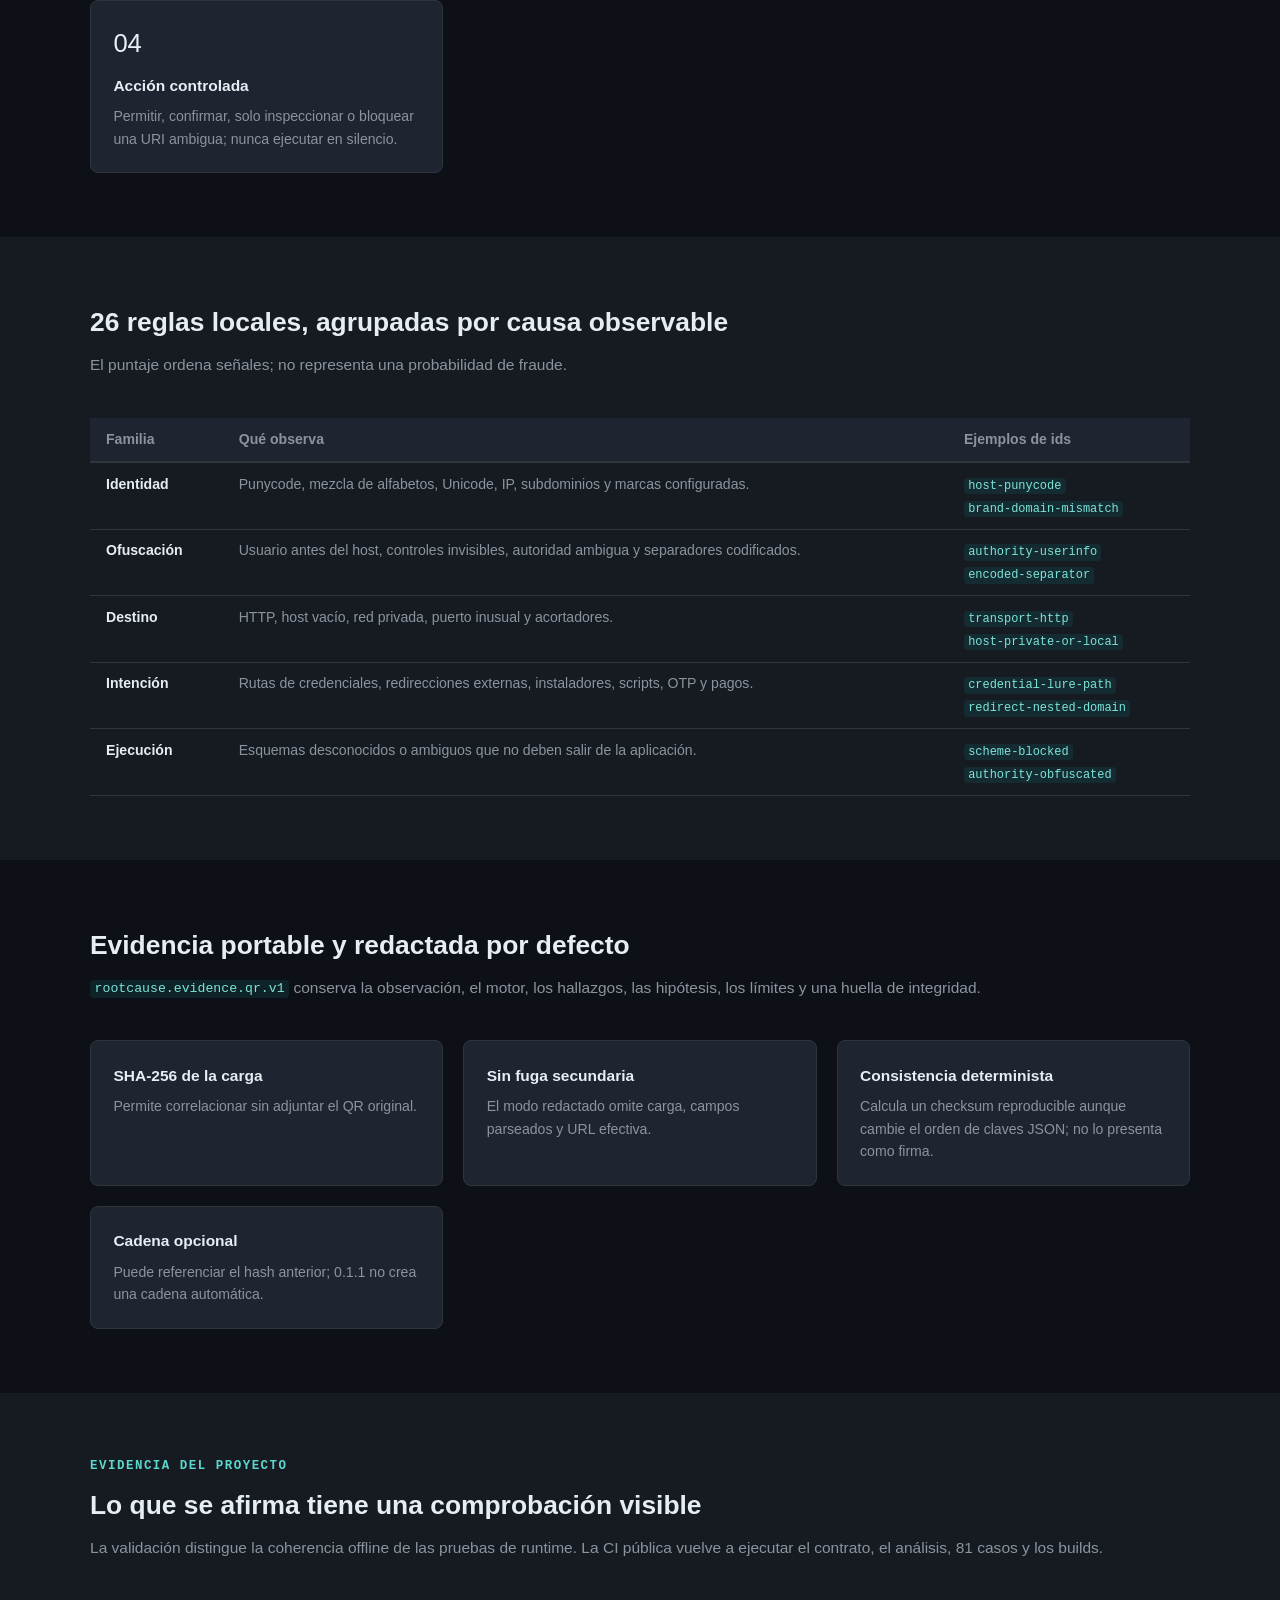
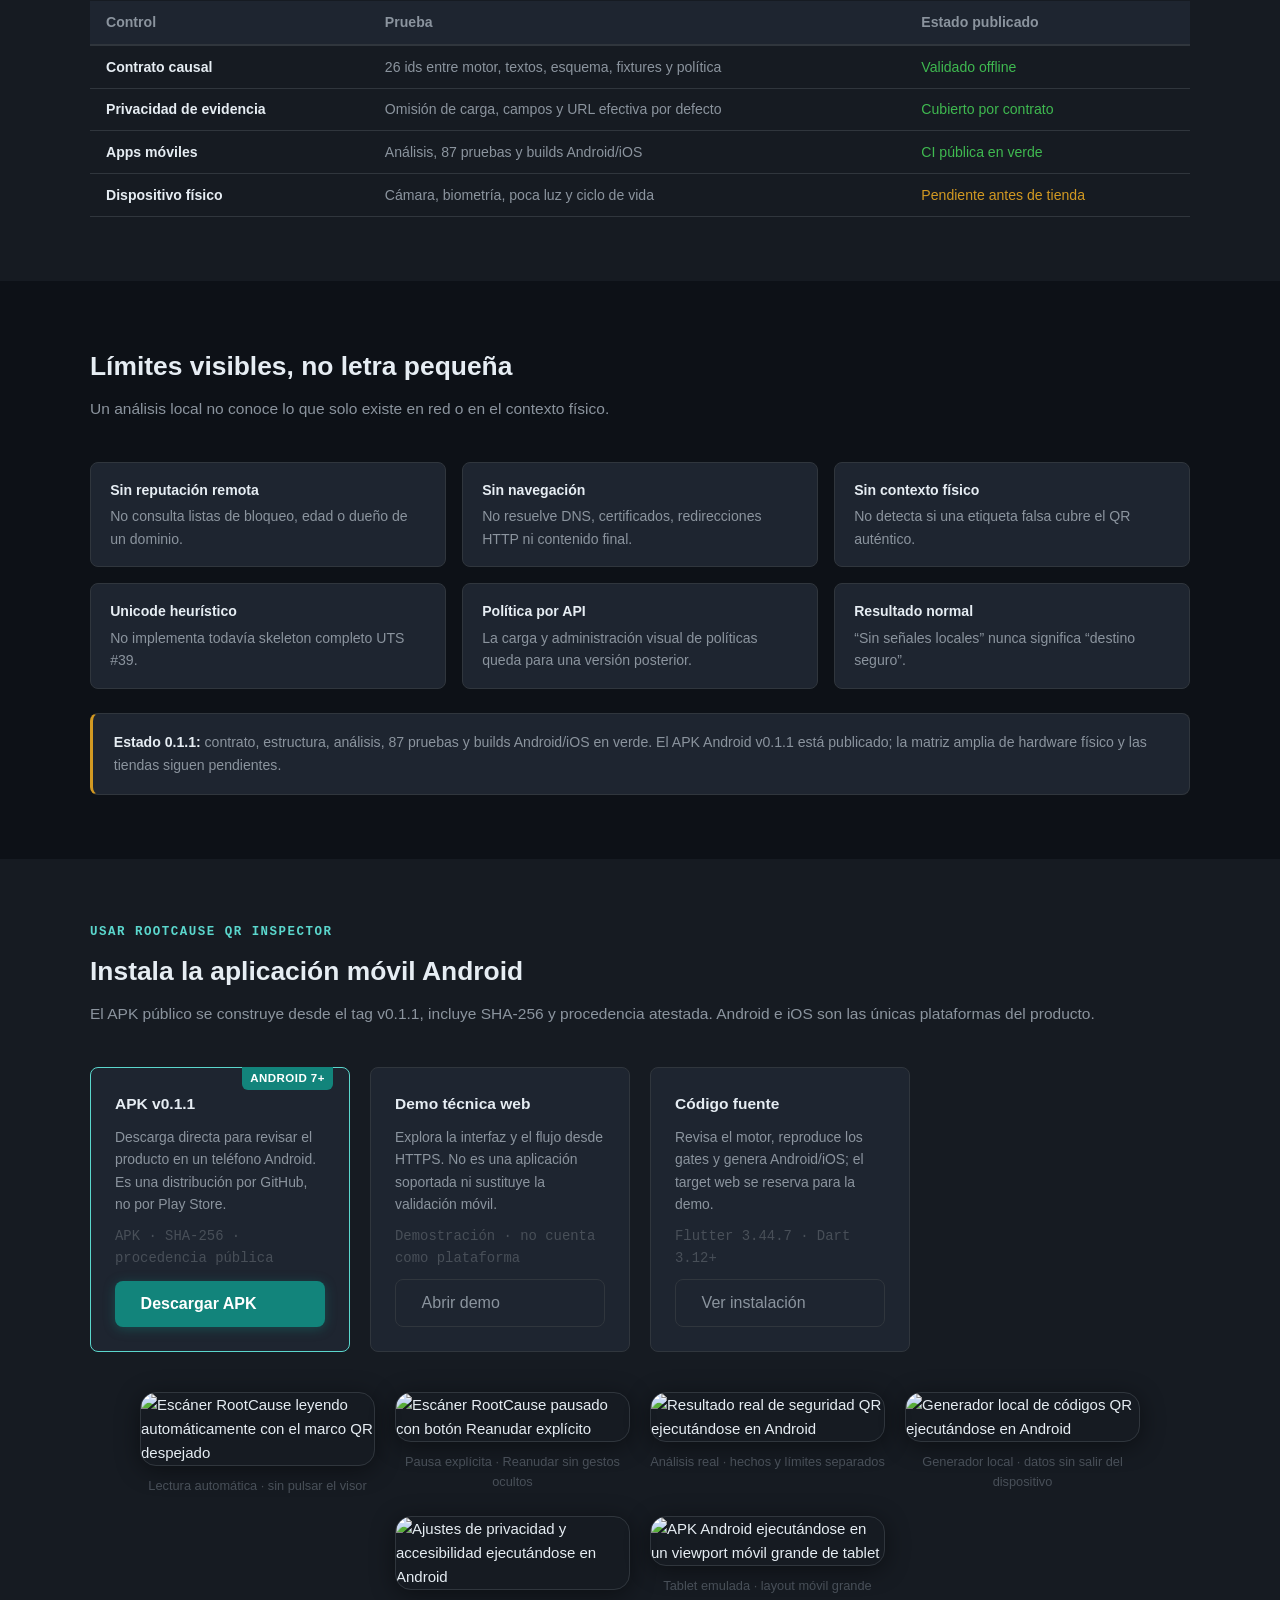
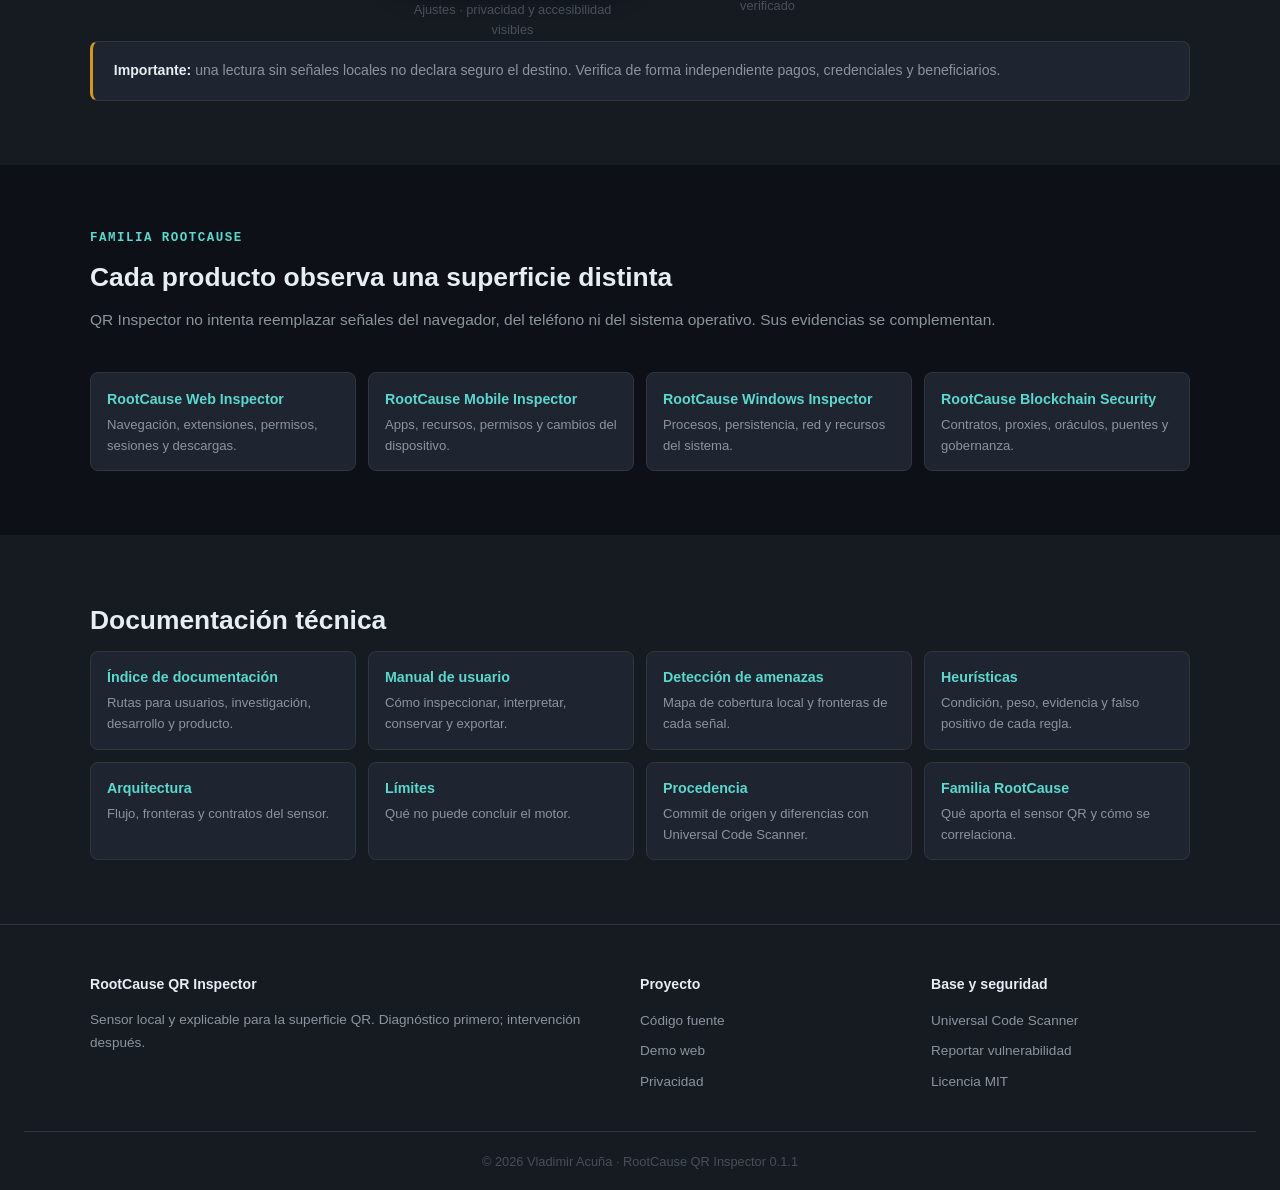
==== commit 4d1ba4b0: "fix(scanner): confirmar la lectura y dejar de descartar códigos en silencio Reporte de uso real: «no" ====
--- a/landing/index.html
+++ b/landing/index.html
@@ -56,7 +56,7 @@
         </p>
         <div class="badges" aria-label="Datos del proyecto">
           <img src="https://github.com/vladimiracunadev-create/rootcause-qr-inspector/actions/workflows/flutter-ci.yml/badge.svg" alt="Estado de integración continua" />
-          <img src="https://img.shields.io/badge/version-0.1.0-blue.svg" alt="Versión 0.1.0" />
+          <img src="https://img.shields.io/badge/version-0.1.1-blue.svg" alt="Versión 0.1.1" />
           <img src="https://img.shields.io/badge/reglas_locales-26-12847b.svg" alt="26 reglas locales" />
           <img src="https://img.shields.io/badge/telemetr%C3%ADa-cero-success.svg" alt="Telemetría cero" />
           <img src="https://img.shields.io/badge/licencia-MIT-blue.svg" alt="Licencia MIT" />
@@ -155,7 +155,7 @@
           <article class="feature-card"><h3>SHA-256 de la carga</h3><p>Permite correlacionar sin adjuntar el QR original.</p></article>
           <article class="feature-card"><h3>Sin fuga secundaria</h3><p>El modo redactado omite carga, campos parseados y URL efectiva.</p></article>
           <article class="feature-card"><h3>Consistencia determinista</h3><p>Calcula un checksum reproducible aunque cambie el orden de claves JSON; no lo presenta como firma.</p></article>
-          <article class="feature-card"><h3>Cadena opcional</h3><p>Puede referenciar el hash anterior; 0.1.0 no crea una cadena automática.</p></article>
+          <article class="feature-card"><h3>Cadena opcional</h3><p>Puede referenciar el hash anterior; 0.1.1 no crea una cadena automática.</p></article>
         </div>
       </div>
     </section>
@@ -174,7 +174,7 @@
             <tbody>
               <tr><td><strong>Contrato causal</strong></td><td>26 ids entre motor, textos, esquema, fixtures y política</td><td class="ok">Validado offline</td></tr>
               <tr><td><strong>Privacidad de evidencia</strong></td><td>Omisión de carga, campos y URL efectiva por defecto</td><td class="ok">Cubierto por contrato</td></tr>
-              <tr><td><strong>Apps móviles</strong></td><td>Análisis, 81 pruebas y builds Android/iOS</td><td class="ok">CI pública en verde</td></tr>
+              <tr><td><strong>Apps móviles</strong></td><td>Análisis, 87 pruebas y builds Android/iOS</td><td class="ok">CI pública en verde</td></tr>
               <tr><td><strong>Dispositivo físico</strong></td><td>Cámara, biometría, poca luz y ciclo de vida</td><td class="warn">Pendiente antes de tienda</td></tr>
             </tbody>
           </table>
@@ -195,8 +195,8 @@
           <li><strong>Resultado normal</strong>“Sin señales locales” nunca significa “destino seguro”.</li>
         </ul>
         <div class="note" style="margin-top:1.5rem">
-          <strong>Estado 0.1.0:</strong> contrato, estructura, análisis, 81 pruebas
-          y builds Android/iOS en verde. El APK Android v0.1.0 está
+          <strong>Estado 0.1.1:</strong> contrato, estructura, análisis, 87 pruebas
+          y builds Android/iOS en verde. El APK Android v0.1.1 está
           publicado; la matriz amplia de hardware físico y las tiendas siguen pendientes.
         </div>
       </div>
@@ -206,14 +206,14 @@
       <div class="container">
         <p class="eyebrow">Usar RootCause QR Inspector</p>
         <h2 class="section-title">Instala la aplicación móvil Android</h2>
-        <p class="section-sub">El APK público se construye desde el tag v0.1.0, incluye SHA-256 y procedencia atestada. Android e iOS son las únicas plataformas del producto.</p>
+        <p class="section-sub">El APK público se construye desde el tag v0.1.1, incluye SHA-256 y procedencia atestada. Android e iOS son las únicas plataformas del producto.</p>
         <div class="download-grid">
           <article class="download-card primary">
             <span class="dl-badge">Android 7+</span>
-            <h3>APK v0.1.0</h3>
+            <h3>APK v0.1.1</h3>
             <p>Descarga directa para revisar el producto en un teléfono Android. Es una distribución por GitHub, no por Play Store.</p>
             <p class="dl-meta">APK · SHA-256 · procedencia pública</p>
-            <a class="btn-primary" href="https://github.com/vladimiracunadev-create/rootcause-qr-inspector/releases/download/v0.1.0/rootcause-qr-inspector-v0.1.0-android.apk">Descargar APK</a>
+            <a class="btn-primary" href="https://github.com/vladimiracunadev-create/rootcause-qr-inspector/releases/download/v0.1.1/rootcause-qr-inspector-v0.1.1-android.apk">Descargar APK</a>
           </article>
           <article class="download-card">
             <h3>Demo técnica web</h3>
@@ -228,7 +228,7 @@
             <a class="btn-ghost" href="https://github.com/vladimiracunadev-create/rootcause-qr-inspector#inicio-rápido">Ver instalación</a>
           </article>
         </div>
-        <div class="shots" aria-label="Capturas reales de la aplicación Android v0.1.0">
+        <div class="shots" aria-label="Capturas reales del APK Android v0.1.0, anteriores a la corrección de lectura de 0.1.1">
           <figure>
             <img src="assets/android/android-inspector-home.png" alt="Escáner RootCause leyendo automáticamente con el marco QR despejado" loading="lazy" />
             <figcaption>Lectura automática · sin pulsar el visor</figcaption>
@@ -295,7 +295,7 @@
       <div class="footer-col"><h4>Proyecto</h4><ul><li><a href="https://github.com/vladimiracunadev-create/rootcause-qr-inspector">Código fuente</a></li><li><a href="app/">Demo web</a></li><li><a href="privacidad.html">Privacidad</a></li></ul></div>
       <div class="footer-col"><h4>Base y seguridad</h4><ul><li><a href="https://github.com/vladimiracunadev-create/universal-code-scanner">Universal Code Scanner</a></li><li><a href="https://github.com/vladimiracunadev-create/rootcause-qr-inspector/security/policy">Reportar vulnerabilidad</a></li><li><a href="https://opensource.org/license/mit">Licencia MIT</a></li></ul></div>
     </div>
-    <div class="footer-bottom"><p>© 2026 Vladimir Acuña · RootCause QR Inspector 0.1.0</p></div>
+    <div class="footer-bottom"><p>© 2026 Vladimir Acuña · RootCause QR Inspector 0.1.1</p></div>
   </footer>
 </body>
 </html>
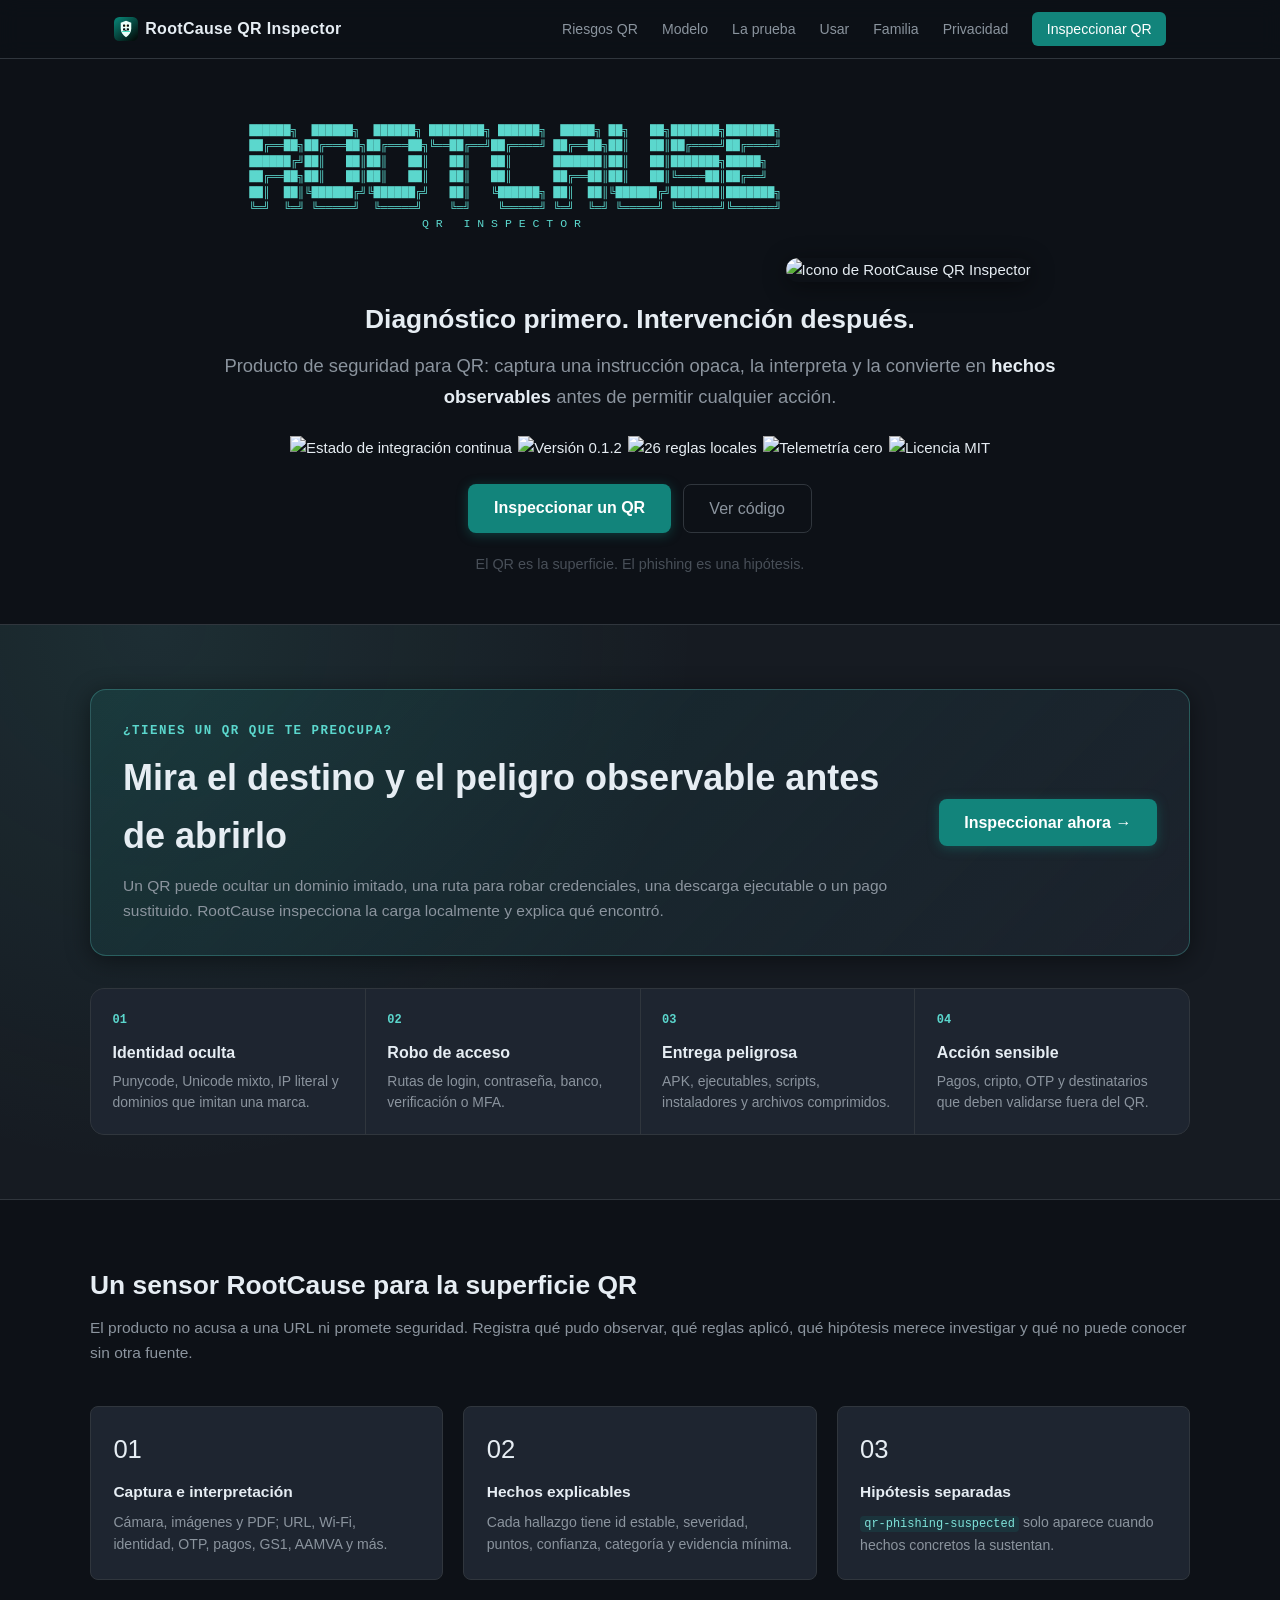
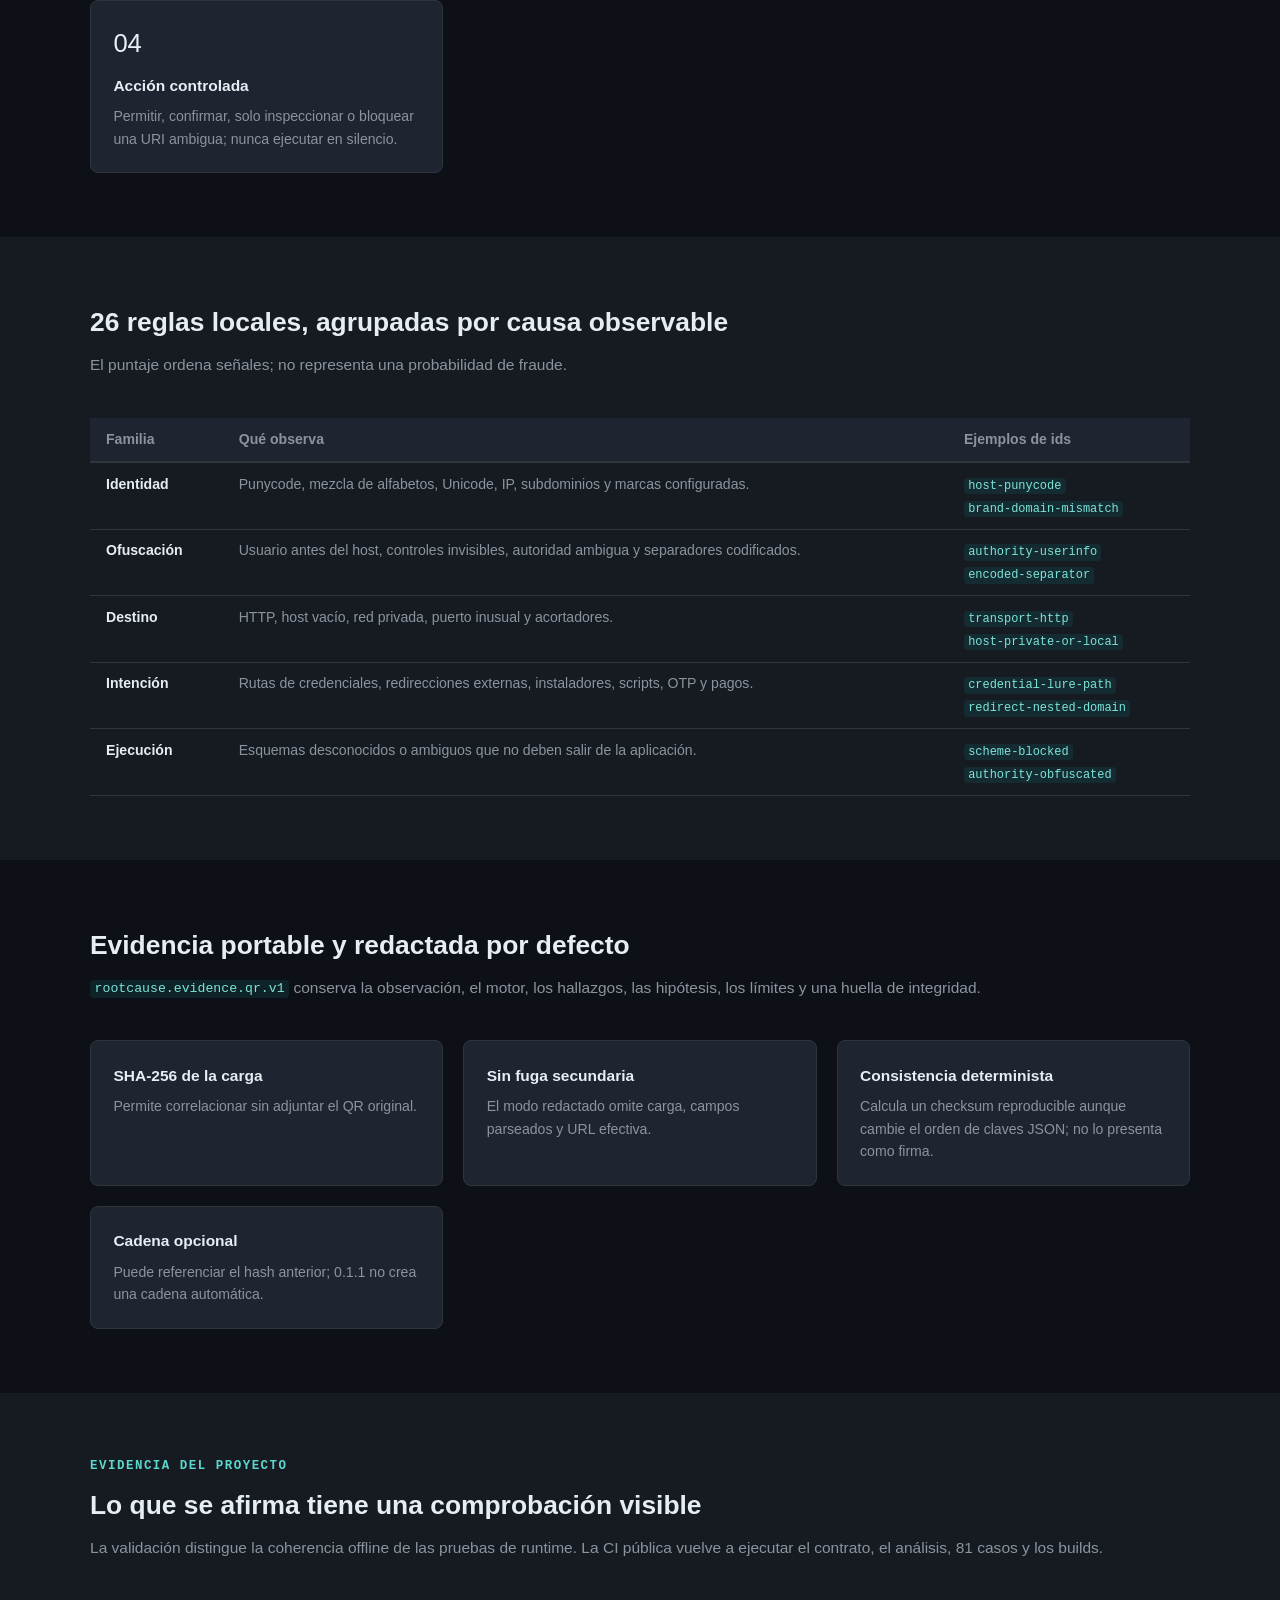
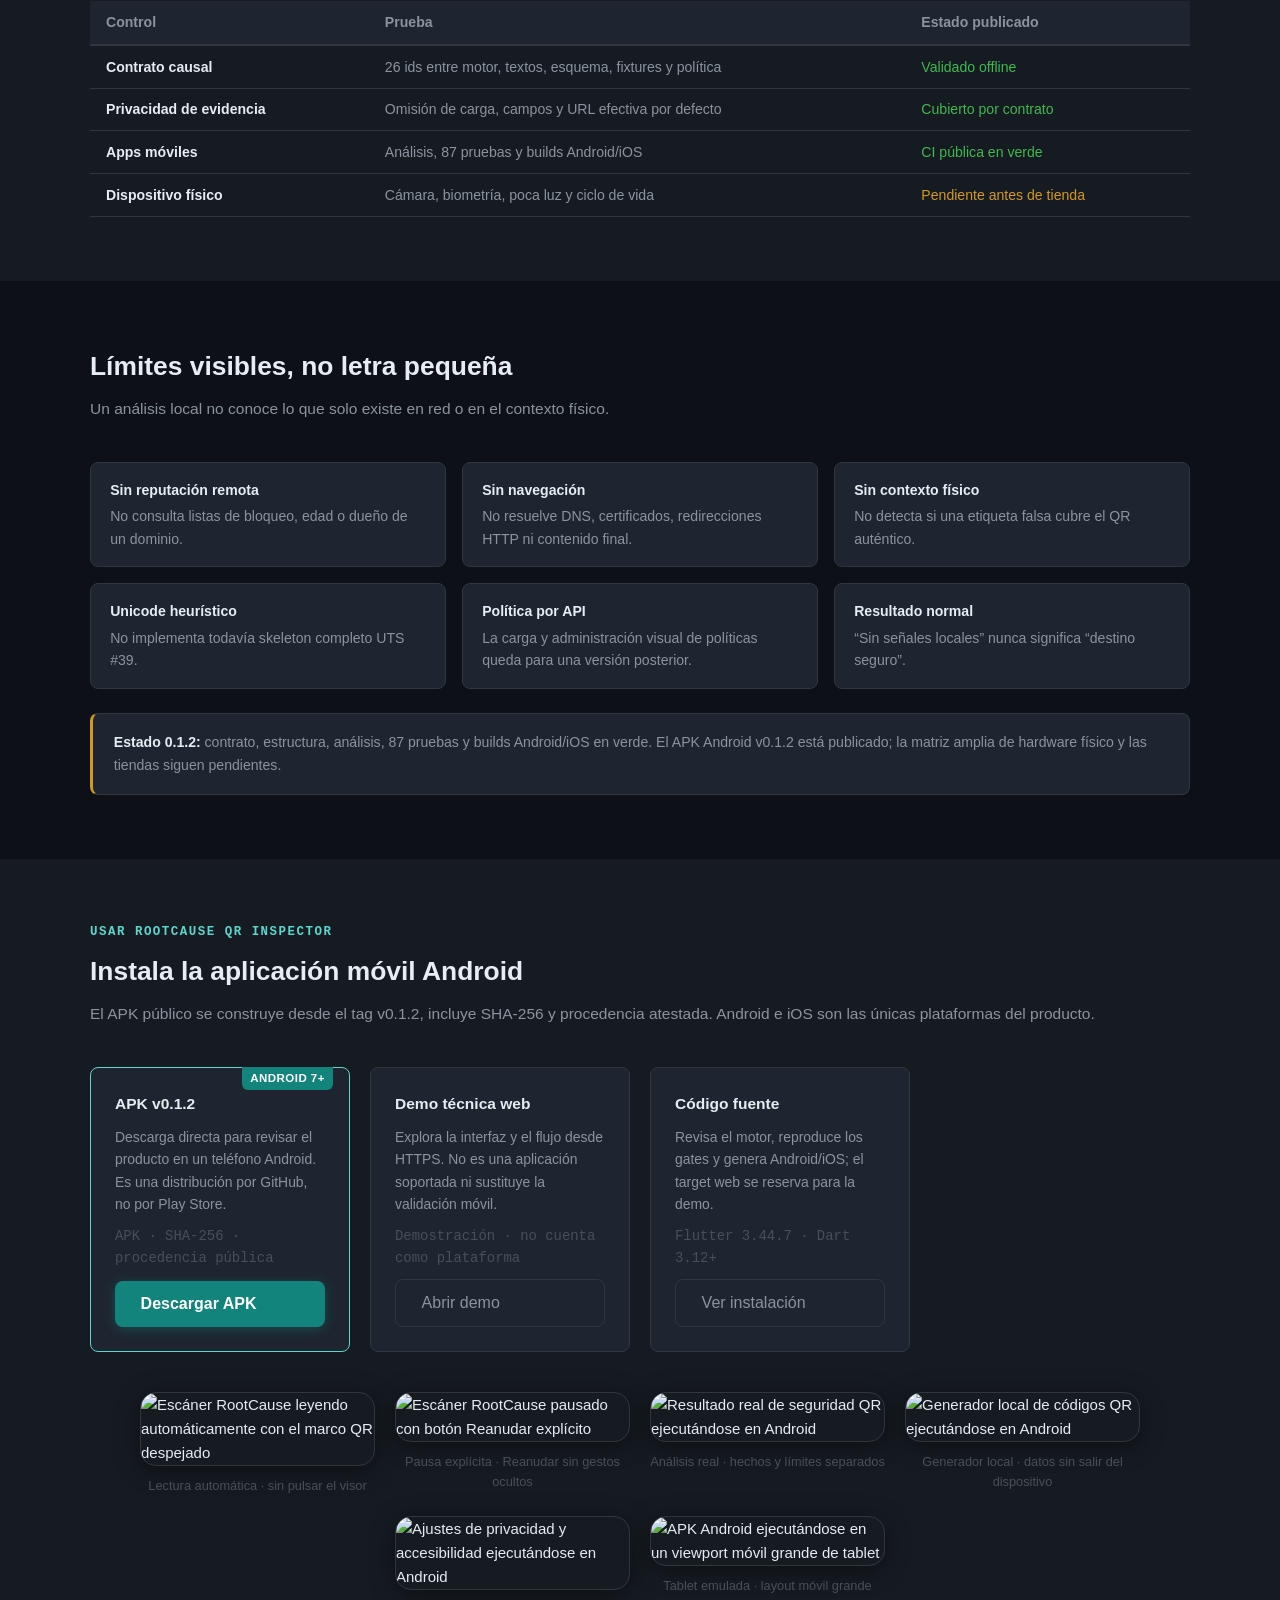
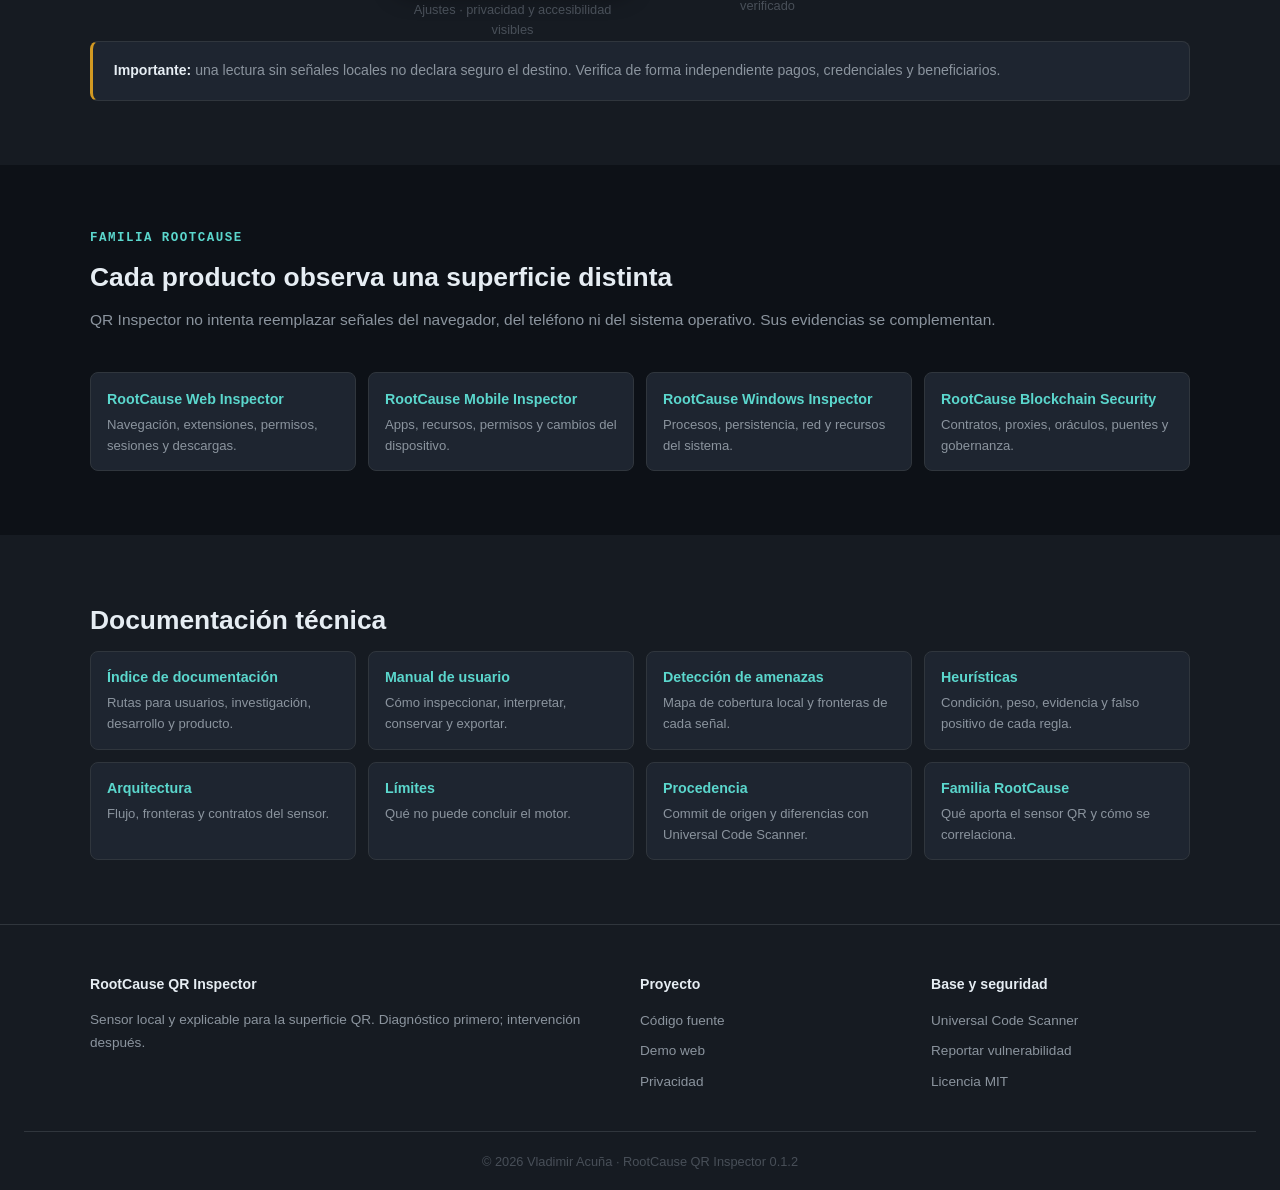
==== commit a022d676: "feat(generator): descargar códigos y publicar v0.1.2" ====
--- a/landing/index.html
+++ b/landing/index.html
@@ -56,7 +56,7 @@
         </p>
         <div class="badges" aria-label="Datos del proyecto">
           <img src="https://github.com/vladimiracunadev-create/rootcause-qr-inspector/actions/workflows/flutter-ci.yml/badge.svg" alt="Estado de integración continua" />
-          <img src="https://img.shields.io/badge/version-0.1.1-blue.svg" alt="Versión 0.1.1" />
+          <img src="https://img.shields.io/badge/version-0.1.2-blue.svg" alt="Versión 0.1.2" />
           <img src="https://img.shields.io/badge/reglas_locales-26-12847b.svg" alt="26 reglas locales" />
           <img src="https://img.shields.io/badge/telemetr%C3%ADa-cero-success.svg" alt="Telemetría cero" />
           <img src="https://img.shields.io/badge/licencia-MIT-blue.svg" alt="Licencia MIT" />
@@ -195,8 +195,8 @@
           <li><strong>Resultado normal</strong>“Sin señales locales” nunca significa “destino seguro”.</li>
         </ul>
         <div class="note" style="margin-top:1.5rem">
-          <strong>Estado 0.1.1:</strong> contrato, estructura, análisis, 87 pruebas
-          y builds Android/iOS en verde. El APK Android v0.1.1 está
+          <strong>Estado 0.1.2:</strong> contrato, estructura, análisis, 87 pruebas
+          y builds Android/iOS en verde. El APK Android v0.1.2 está
           publicado; la matriz amplia de hardware físico y las tiendas siguen pendientes.
         </div>
       </div>
@@ -206,14 +206,14 @@
       <div class="container">
         <p class="eyebrow">Usar RootCause QR Inspector</p>
         <h2 class="section-title">Instala la aplicación móvil Android</h2>
-        <p class="section-sub">El APK público se construye desde el tag v0.1.1, incluye SHA-256 y procedencia atestada. Android e iOS son las únicas plataformas del producto.</p>
+        <p class="section-sub">El APK público se construye desde el tag v0.1.2, incluye SHA-256 y procedencia atestada. Android e iOS son las únicas plataformas del producto.</p>
         <div class="download-grid">
           <article class="download-card primary">
             <span class="dl-badge">Android 7+</span>
-            <h3>APK v0.1.1</h3>
+            <h3>APK v0.1.2</h3>
             <p>Descarga directa para revisar el producto en un teléfono Android. Es una distribución por GitHub, no por Play Store.</p>
             <p class="dl-meta">APK · SHA-256 · procedencia pública</p>
-            <a class="btn-primary" href="https://github.com/vladimiracunadev-create/rootcause-qr-inspector/releases/download/v0.1.1/rootcause-qr-inspector-v0.1.1-android.apk">Descargar APK</a>
+            <a class="btn-primary" href="https://github.com/vladimiracunadev-create/rootcause-qr-inspector/releases/download/v0.1.2/rootcause-qr-inspector-v0.1.2-android.apk">Descargar APK</a>
           </article>
           <article class="download-card">
             <h3>Demo técnica web</h3>
@@ -295,7 +295,7 @@
       <div class="footer-col"><h4>Proyecto</h4><ul><li><a href="https://github.com/vladimiracunadev-create/rootcause-qr-inspector">Código fuente</a></li><li><a href="app/">Demo web</a></li><li><a href="privacidad.html">Privacidad</a></li></ul></div>
       <div class="footer-col"><h4>Base y seguridad</h4><ul><li><a href="https://github.com/vladimiracunadev-create/universal-code-scanner">Universal Code Scanner</a></li><li><a href="https://github.com/vladimiracunadev-create/rootcause-qr-inspector/security/policy">Reportar vulnerabilidad</a></li><li><a href="https://opensource.org/license/mit">Licencia MIT</a></li></ul></div>
     </div>
-    <div class="footer-bottom"><p>© 2026 Vladimir Acuña · RootCause QR Inspector 0.1.1</p></div>
+    <div class="footer-bottom"><p>© 2026 Vladimir Acuña · RootCause QR Inspector 0.1.2</p></div>
   </footer>
 </body>
 </html>
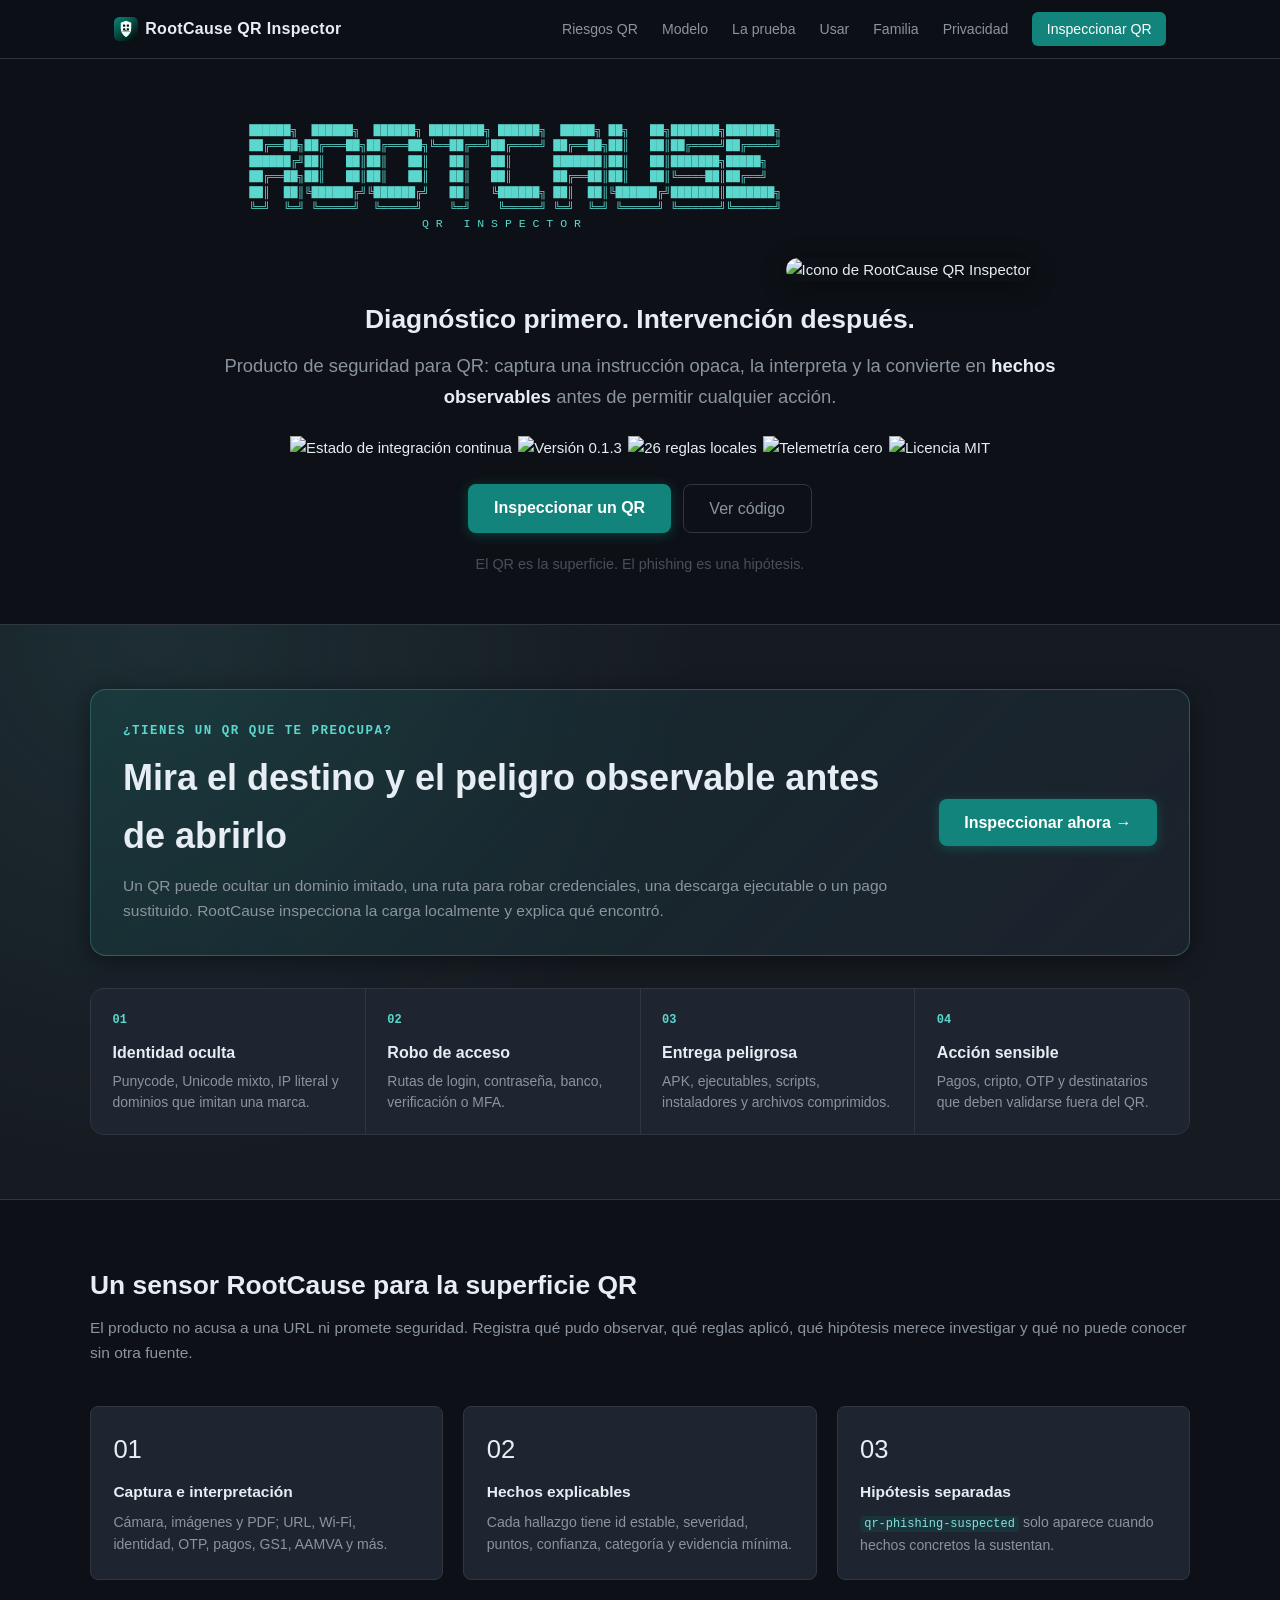
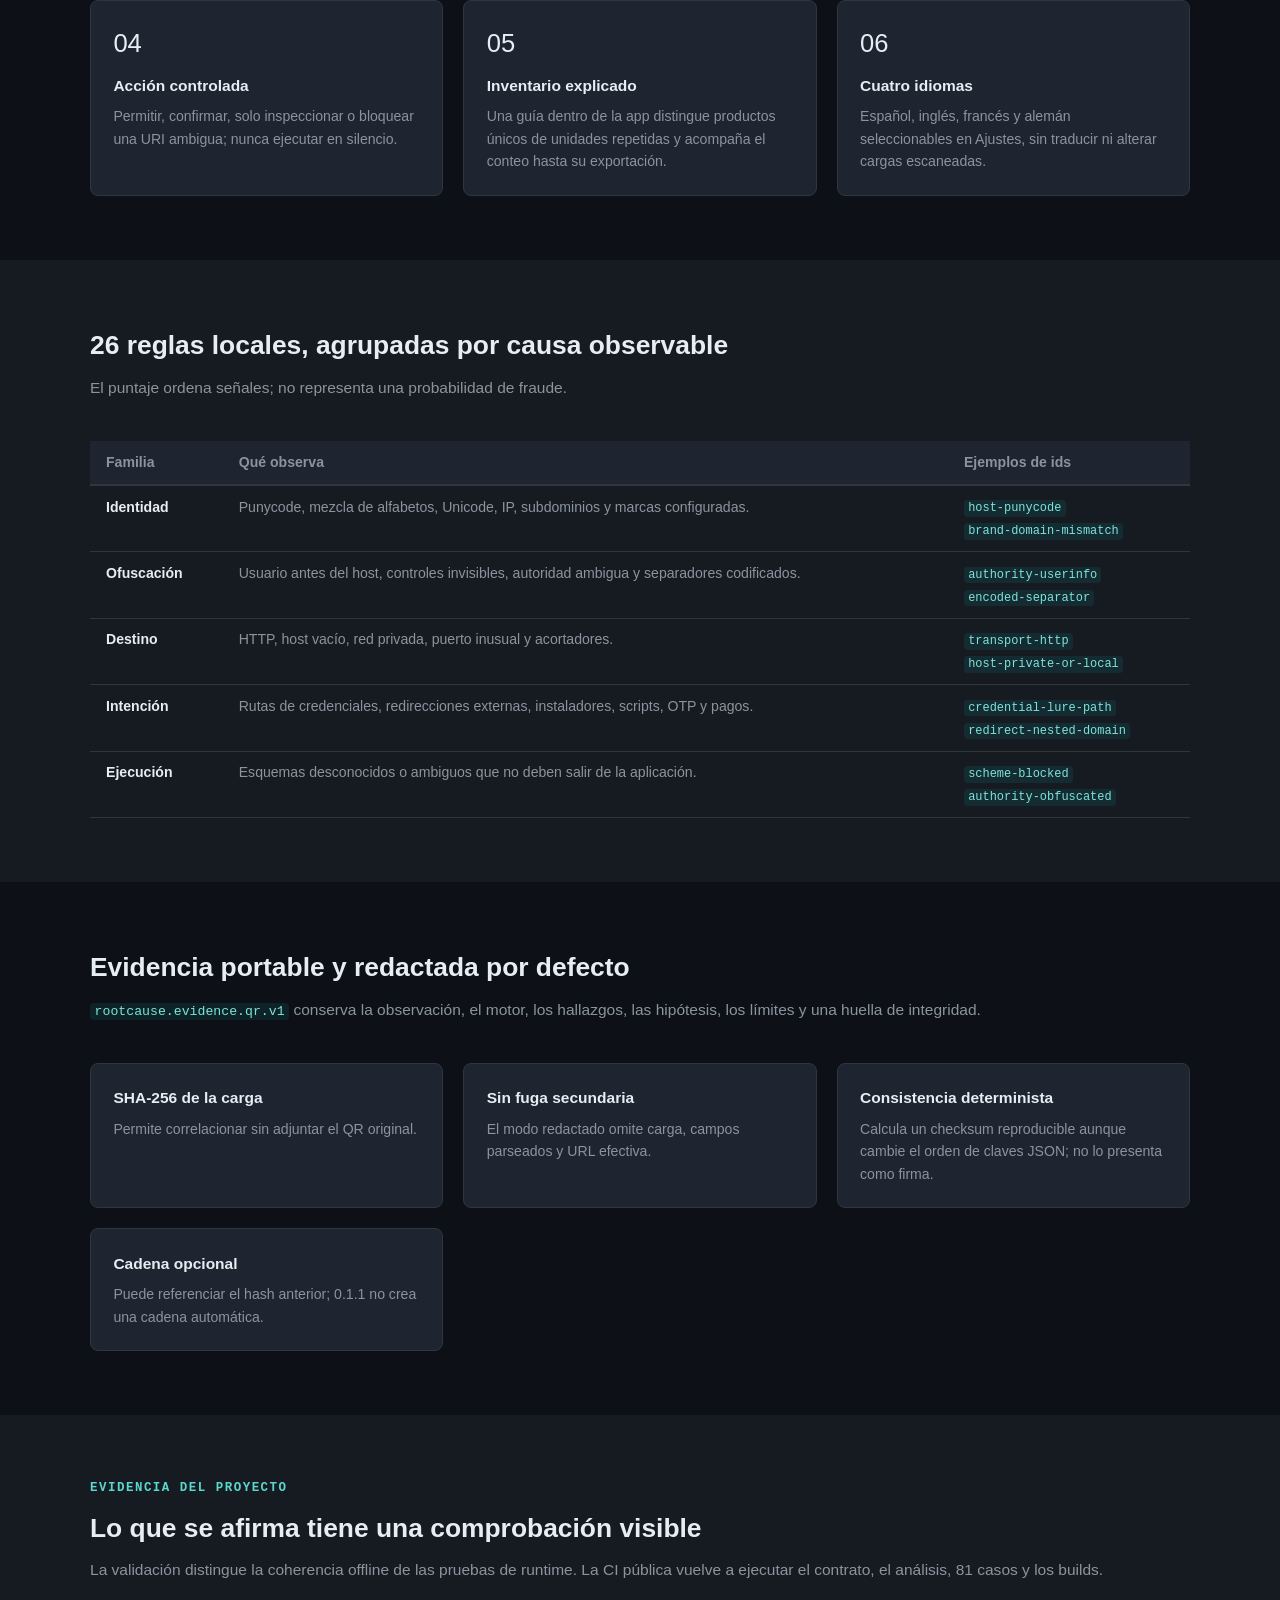
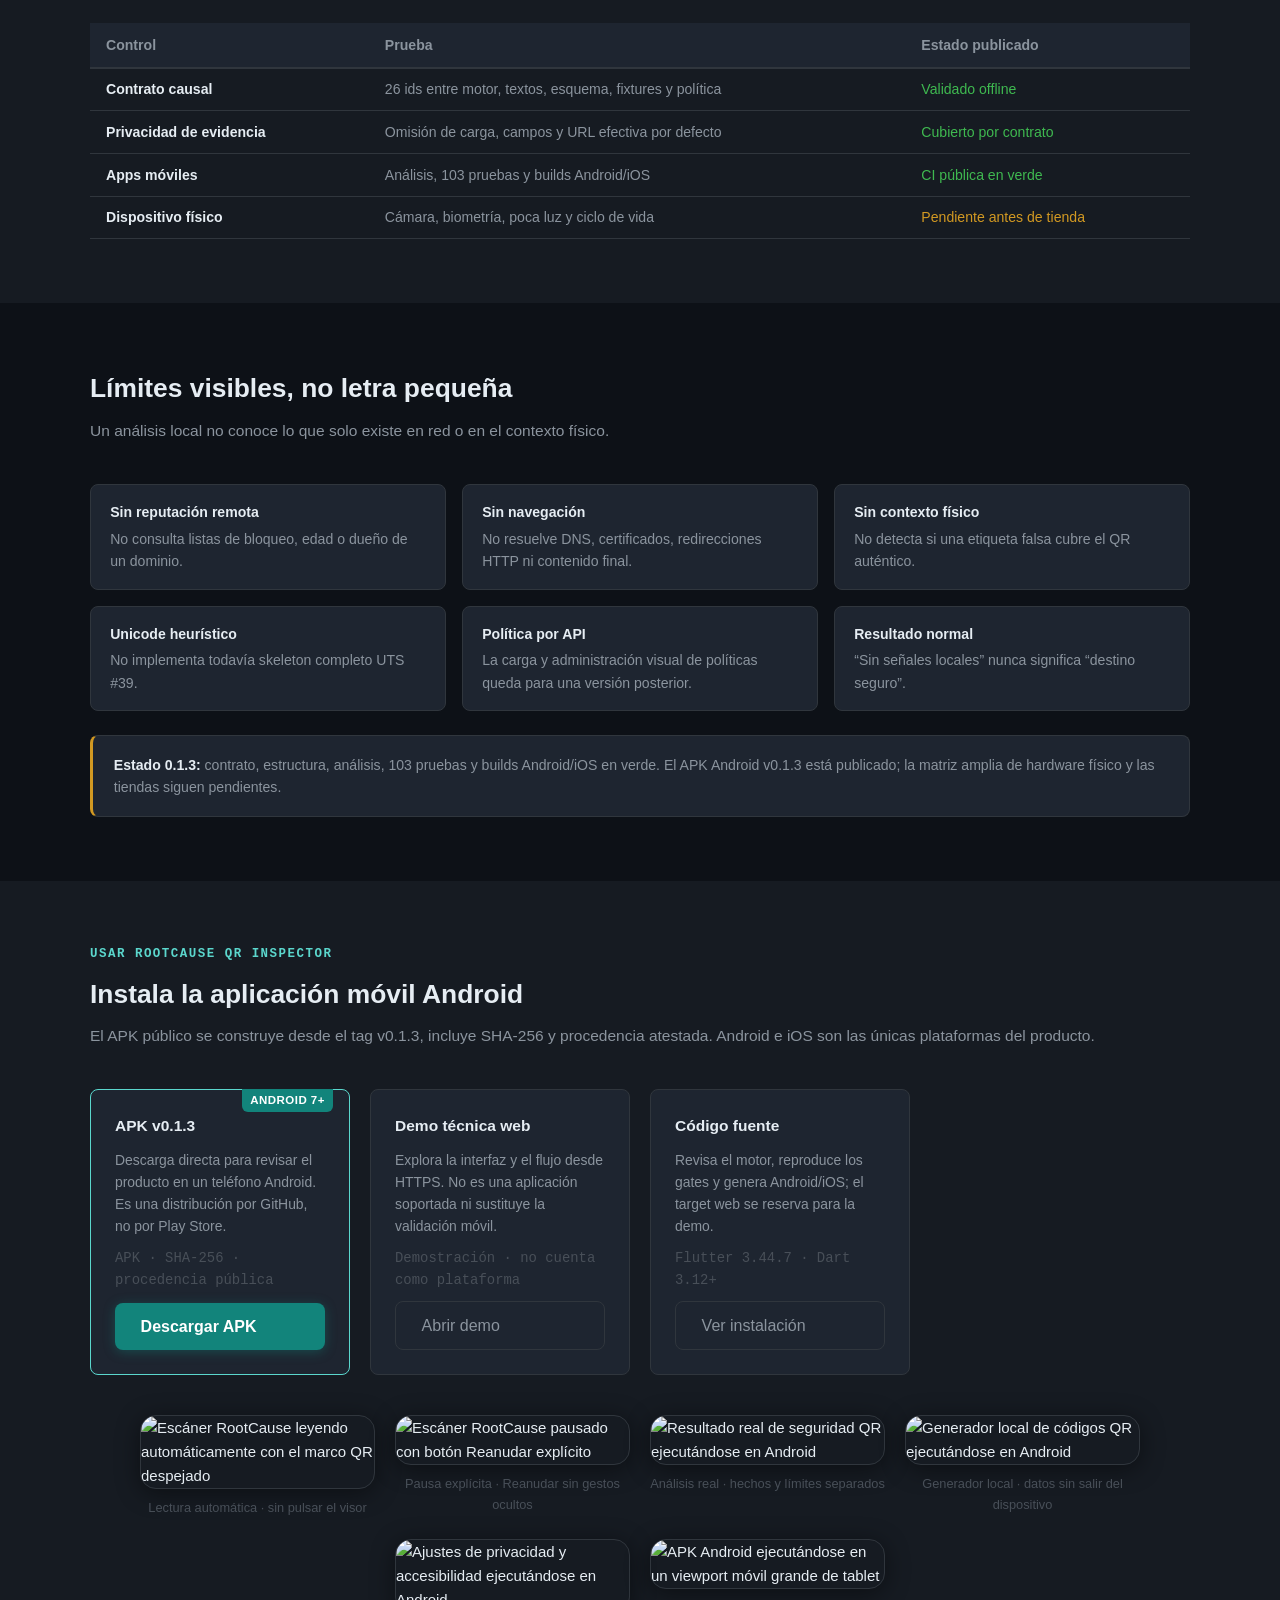
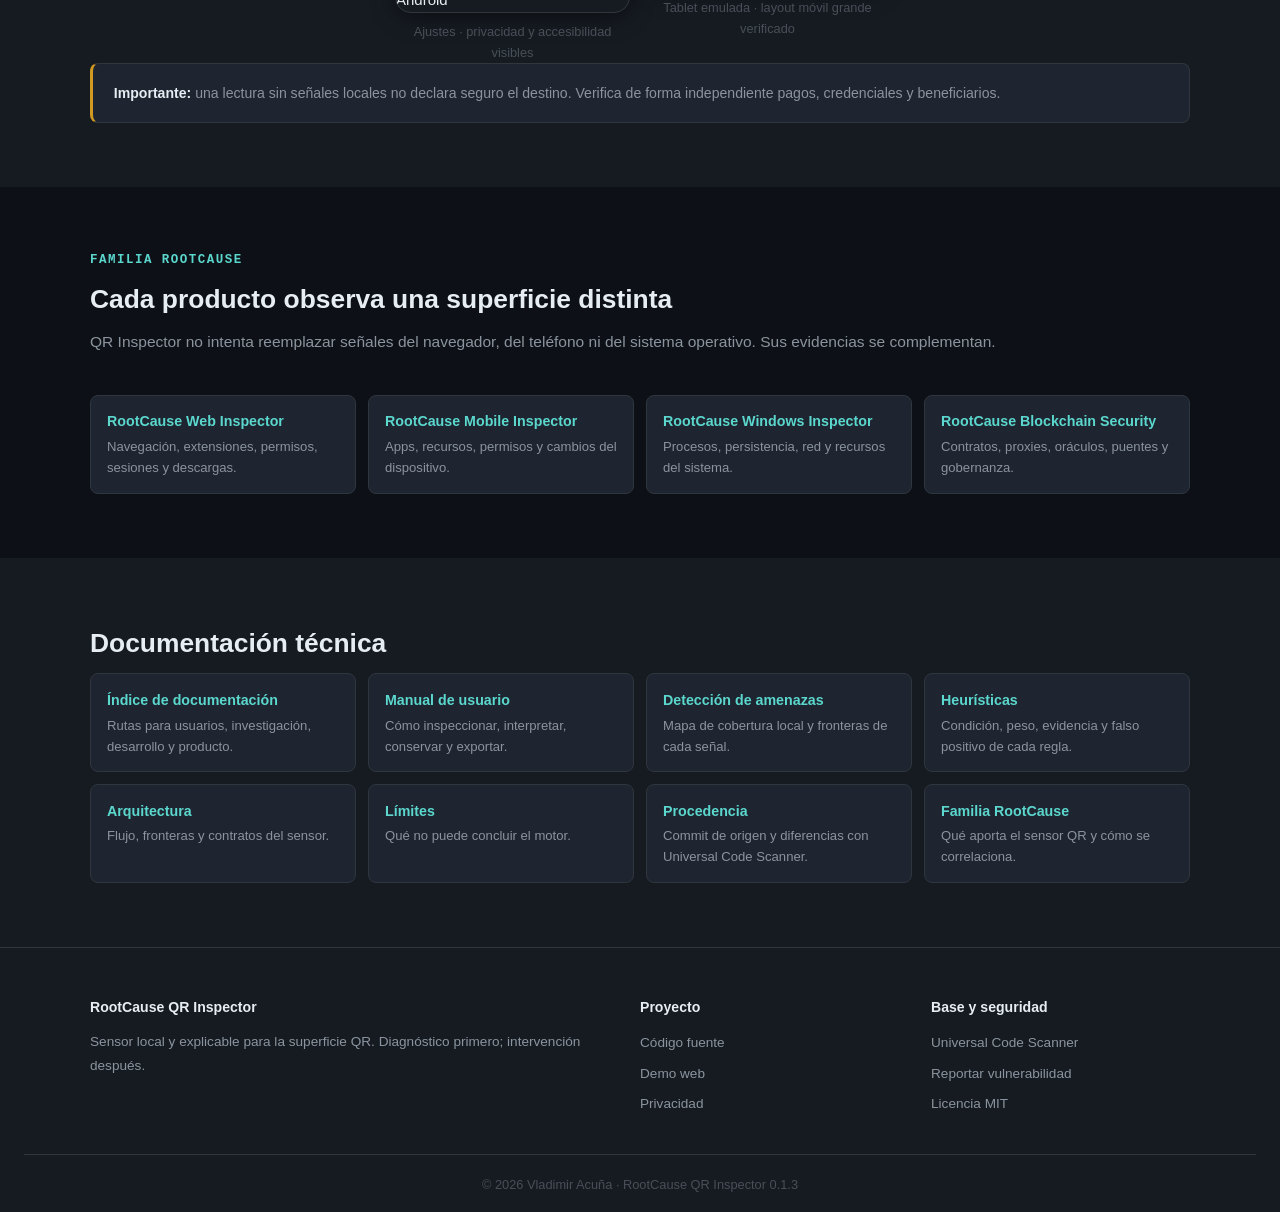
==== commit 3209ce88: "feat: localize app and explain inventory" ====
--- a/landing/index.html
+++ b/landing/index.html
@@ -56,7 +56,7 @@
         </p>
         <div class="badges" aria-label="Datos del proyecto">
           <img src="https://github.com/vladimiracunadev-create/rootcause-qr-inspector/actions/workflows/flutter-ci.yml/badge.svg" alt="Estado de integración continua" />
-          <img src="https://img.shields.io/badge/version-0.1.2-blue.svg" alt="Versión 0.1.2" />
+          <img src="https://img.shields.io/badge/version-0.1.3-blue.svg" alt="Versión 0.1.3" />
           <img src="https://img.shields.io/badge/reglas_locales-26-12847b.svg" alt="26 reglas locales" />
           <img src="https://img.shields.io/badge/telemetr%C3%ADa-cero-success.svg" alt="Telemetría cero" />
           <img src="https://img.shields.io/badge/licencia-MIT-blue.svg" alt="Licencia MIT" />
@@ -120,6 +120,16 @@
             <div class="feature-icon" aria-hidden="true">04</div>
             <h3>Acción controlada</h3>
             <p>Permitir, confirmar, solo inspeccionar o bloquear una URI ambigua; nunca ejecutar en silencio.</p>
+          </article>
+          <article class="feature-card">
+            <div class="feature-icon" aria-hidden="true">05</div>
+            <h3>Inventario explicado</h3>
+            <p>Una guía dentro de la app distingue productos únicos de unidades repetidas y acompaña el conteo hasta su exportación.</p>
+          </article>
+          <article class="feature-card">
+            <div class="feature-icon" aria-hidden="true">06</div>
+            <h3>Cuatro idiomas</h3>
+            <p>Español, inglés, francés y alemán seleccionables en Ajustes, sin traducir ni alterar cargas escaneadas.</p>
           </article>
         </div>
       </div>
@@ -174,7 +184,7 @@
             <tbody>
               <tr><td><strong>Contrato causal</strong></td><td>26 ids entre motor, textos, esquema, fixtures y política</td><td class="ok">Validado offline</td></tr>
               <tr><td><strong>Privacidad de evidencia</strong></td><td>Omisión de carga, campos y URL efectiva por defecto</td><td class="ok">Cubierto por contrato</td></tr>
-              <tr><td><strong>Apps móviles</strong></td><td>Análisis, 87 pruebas y builds Android/iOS</td><td class="ok">CI pública en verde</td></tr>
+              <tr><td><strong>Apps móviles</strong></td><td>Análisis, 103 pruebas y builds Android/iOS</td><td class="ok">CI pública en verde</td></tr>
               <tr><td><strong>Dispositivo físico</strong></td><td>Cámara, biometría, poca luz y ciclo de vida</td><td class="warn">Pendiente antes de tienda</td></tr>
             </tbody>
           </table>
@@ -195,8 +205,8 @@
           <li><strong>Resultado normal</strong>“Sin señales locales” nunca significa “destino seguro”.</li>
         </ul>
         <div class="note" style="margin-top:1.5rem">
-          <strong>Estado 0.1.2:</strong> contrato, estructura, análisis, 87 pruebas
-          y builds Android/iOS en verde. El APK Android v0.1.2 está
+          <strong>Estado 0.1.3:</strong> contrato, estructura, análisis, 103 pruebas
+          y builds Android/iOS en verde. El APK Android v0.1.3 está
           publicado; la matriz amplia de hardware físico y las tiendas siguen pendientes.
         </div>
       </div>
@@ -206,14 +216,14 @@
       <div class="container">
         <p class="eyebrow">Usar RootCause QR Inspector</p>
         <h2 class="section-title">Instala la aplicación móvil Android</h2>
-        <p class="section-sub">El APK público se construye desde el tag v0.1.2, incluye SHA-256 y procedencia atestada. Android e iOS son las únicas plataformas del producto.</p>
+        <p class="section-sub">El APK público se construye desde el tag v0.1.3, incluye SHA-256 y procedencia atestada. Android e iOS son las únicas plataformas del producto.</p>
         <div class="download-grid">
           <article class="download-card primary">
             <span class="dl-badge">Android 7+</span>
-            <h3>APK v0.1.2</h3>
+            <h3>APK v0.1.3</h3>
             <p>Descarga directa para revisar el producto en un teléfono Android. Es una distribución por GitHub, no por Play Store.</p>
             <p class="dl-meta">APK · SHA-256 · procedencia pública</p>
-            <a class="btn-primary" href="https://github.com/vladimiracunadev-create/rootcause-qr-inspector/releases/download/v0.1.2/rootcause-qr-inspector-v0.1.2-android.apk">Descargar APK</a>
+            <a class="btn-primary" href="https://github.com/vladimiracunadev-create/rootcause-qr-inspector/releases/download/v0.1.3/rootcause-qr-inspector-v0.1.3-android.apk">Descargar APK</a>
           </article>
           <article class="download-card">
             <h3>Demo técnica web</h3>
@@ -295,7 +305,7 @@
       <div class="footer-col"><h4>Proyecto</h4><ul><li><a href="https://github.com/vladimiracunadev-create/rootcause-qr-inspector">Código fuente</a></li><li><a href="app/">Demo web</a></li><li><a href="privacidad.html">Privacidad</a></li></ul></div>
       <div class="footer-col"><h4>Base y seguridad</h4><ul><li><a href="https://github.com/vladimiracunadev-create/universal-code-scanner">Universal Code Scanner</a></li><li><a href="https://github.com/vladimiracunadev-create/rootcause-qr-inspector/security/policy">Reportar vulnerabilidad</a></li><li><a href="https://opensource.org/license/mit">Licencia MIT</a></li></ul></div>
     </div>
-    <div class="footer-bottom"><p>© 2026 Vladimir Acuña · RootCause QR Inspector 0.1.2</p></div>
+    <div class="footer-bottom"><p>© 2026 Vladimir Acuña · RootCause QR Inspector 0.1.3</p></div>
   </footer>
 </body>
 </html>
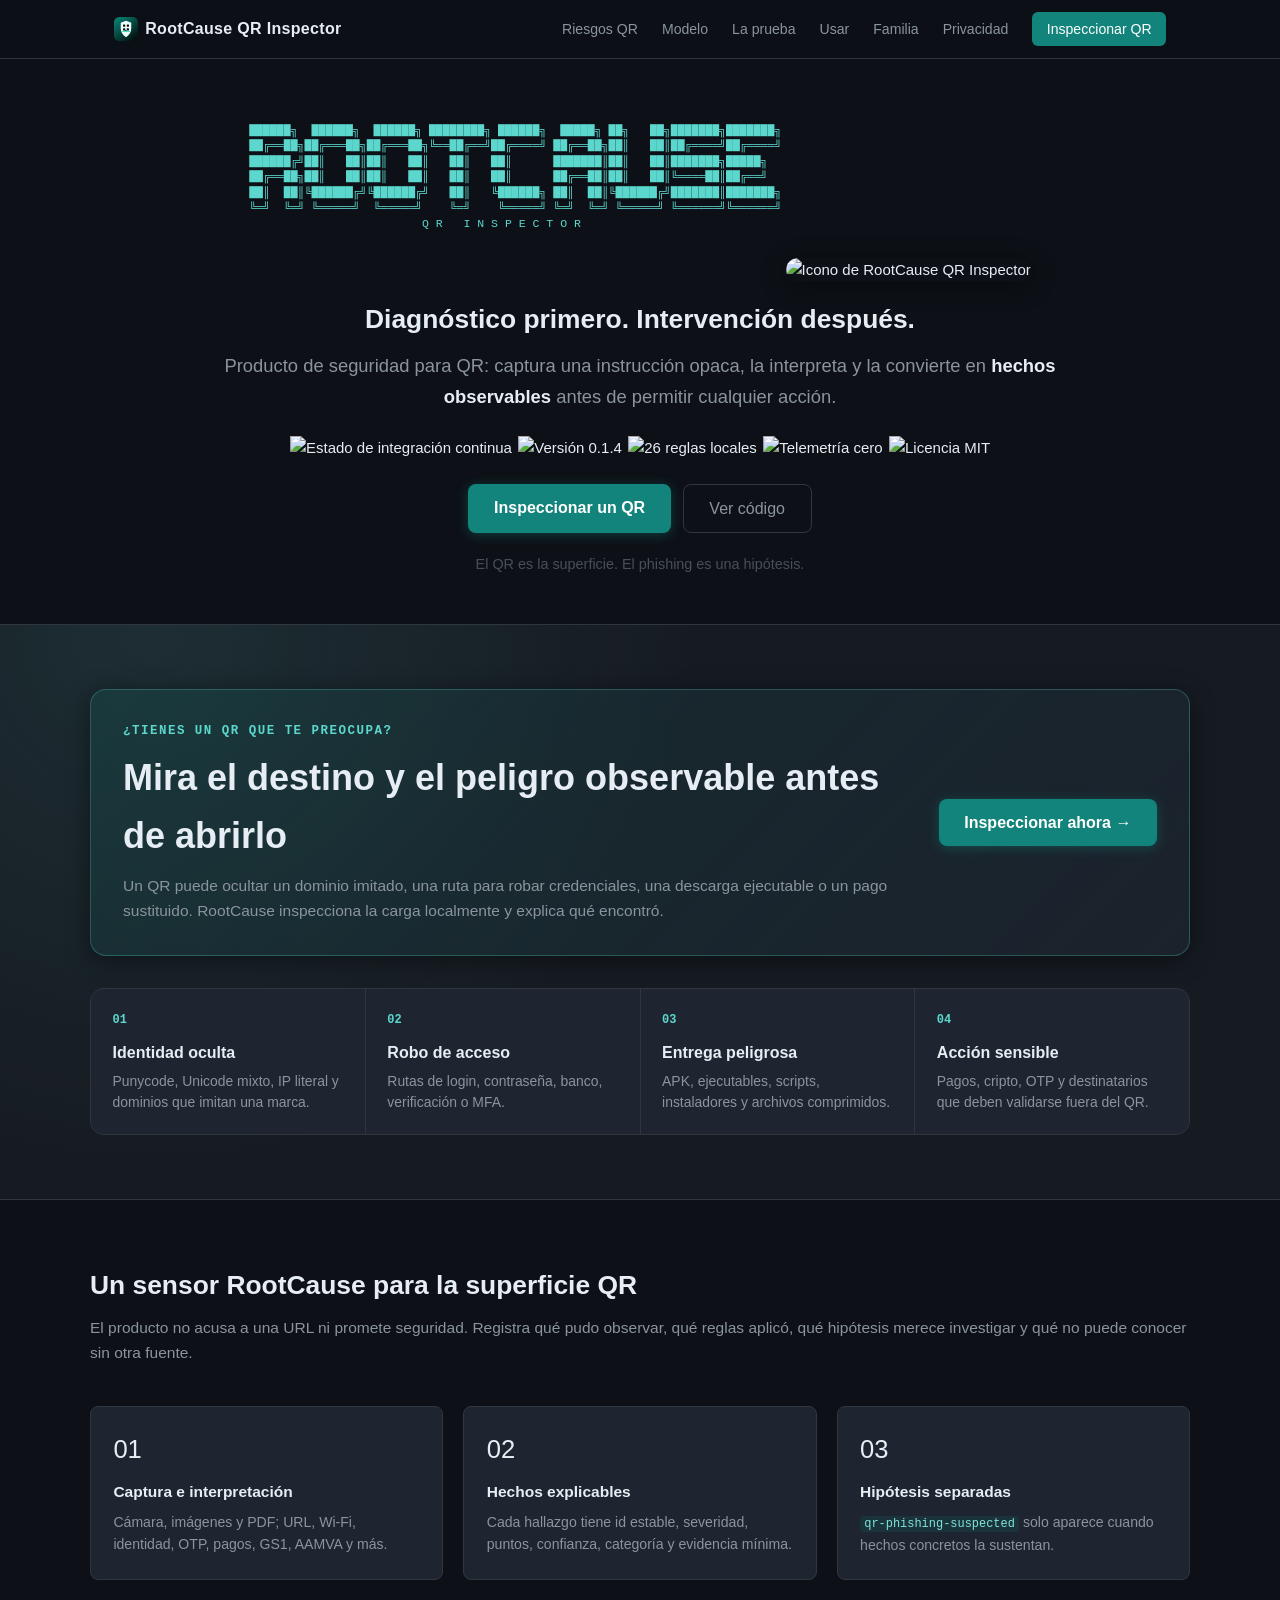
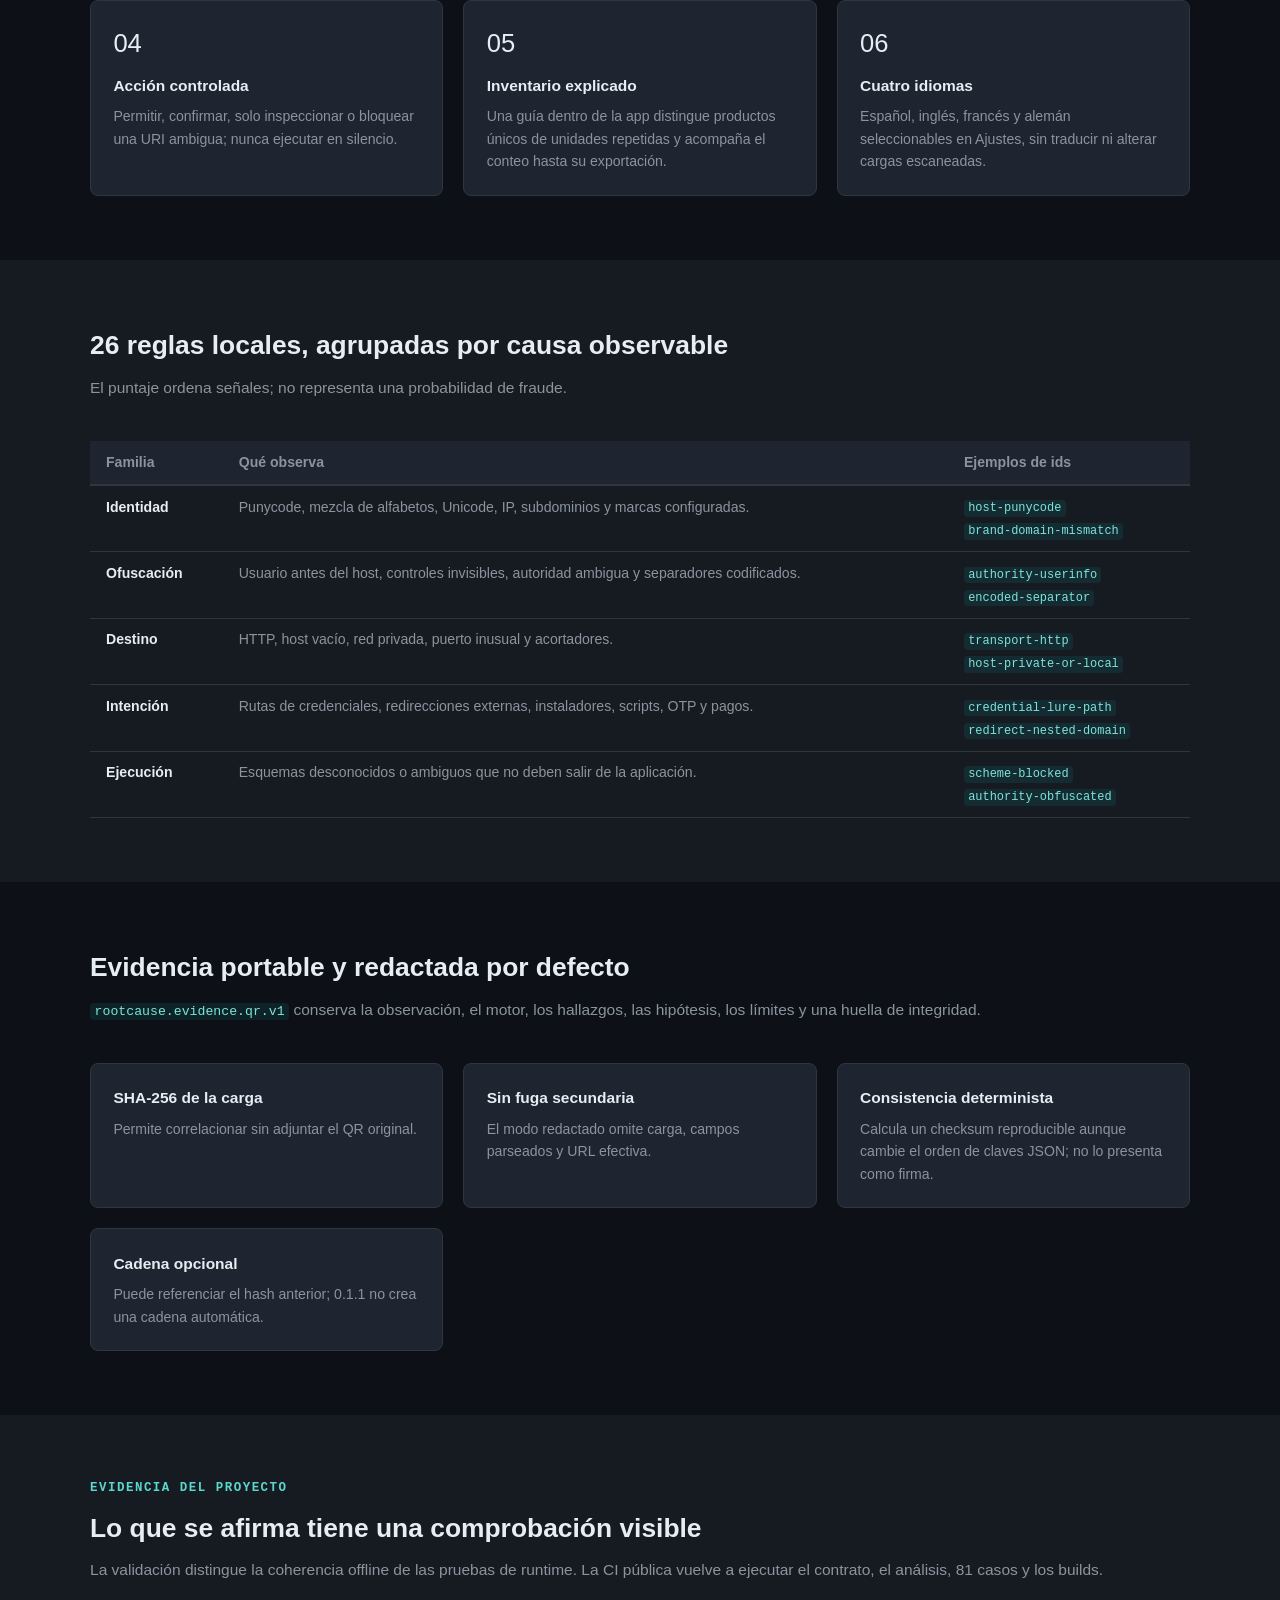
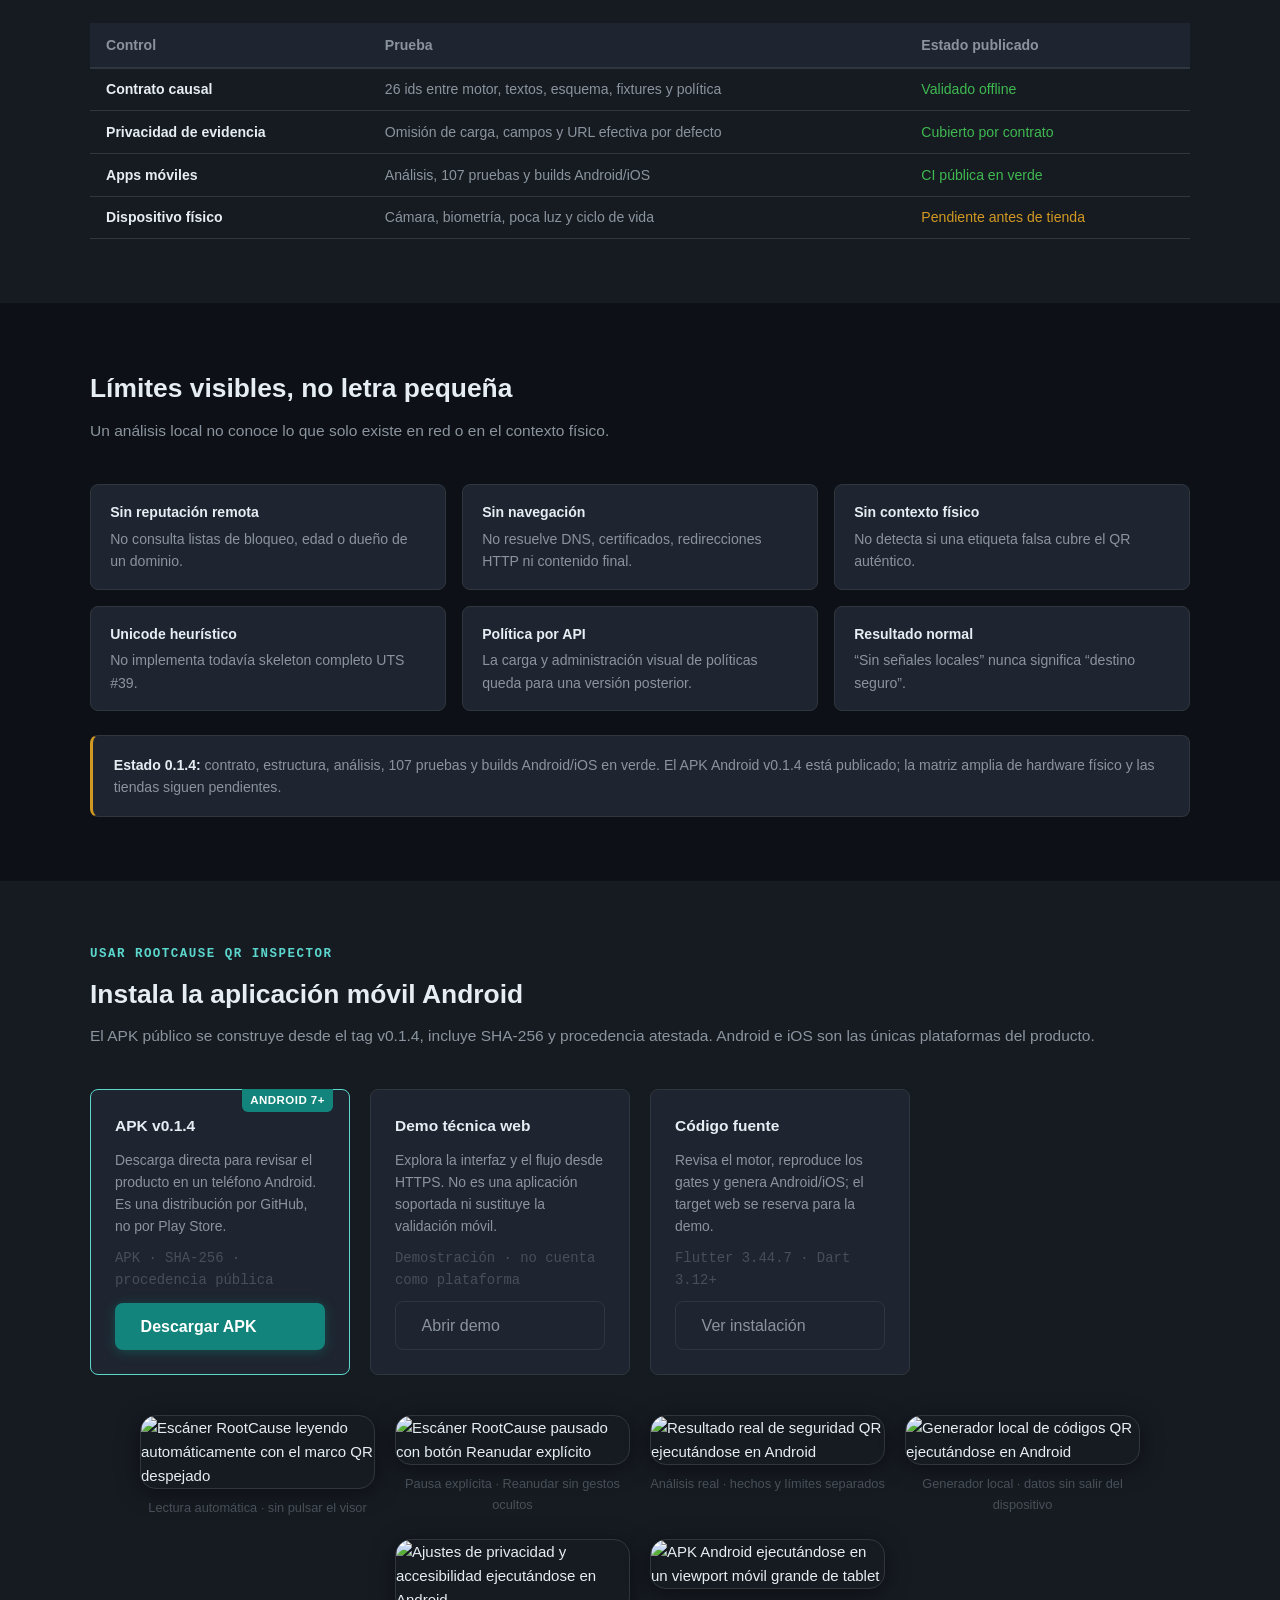
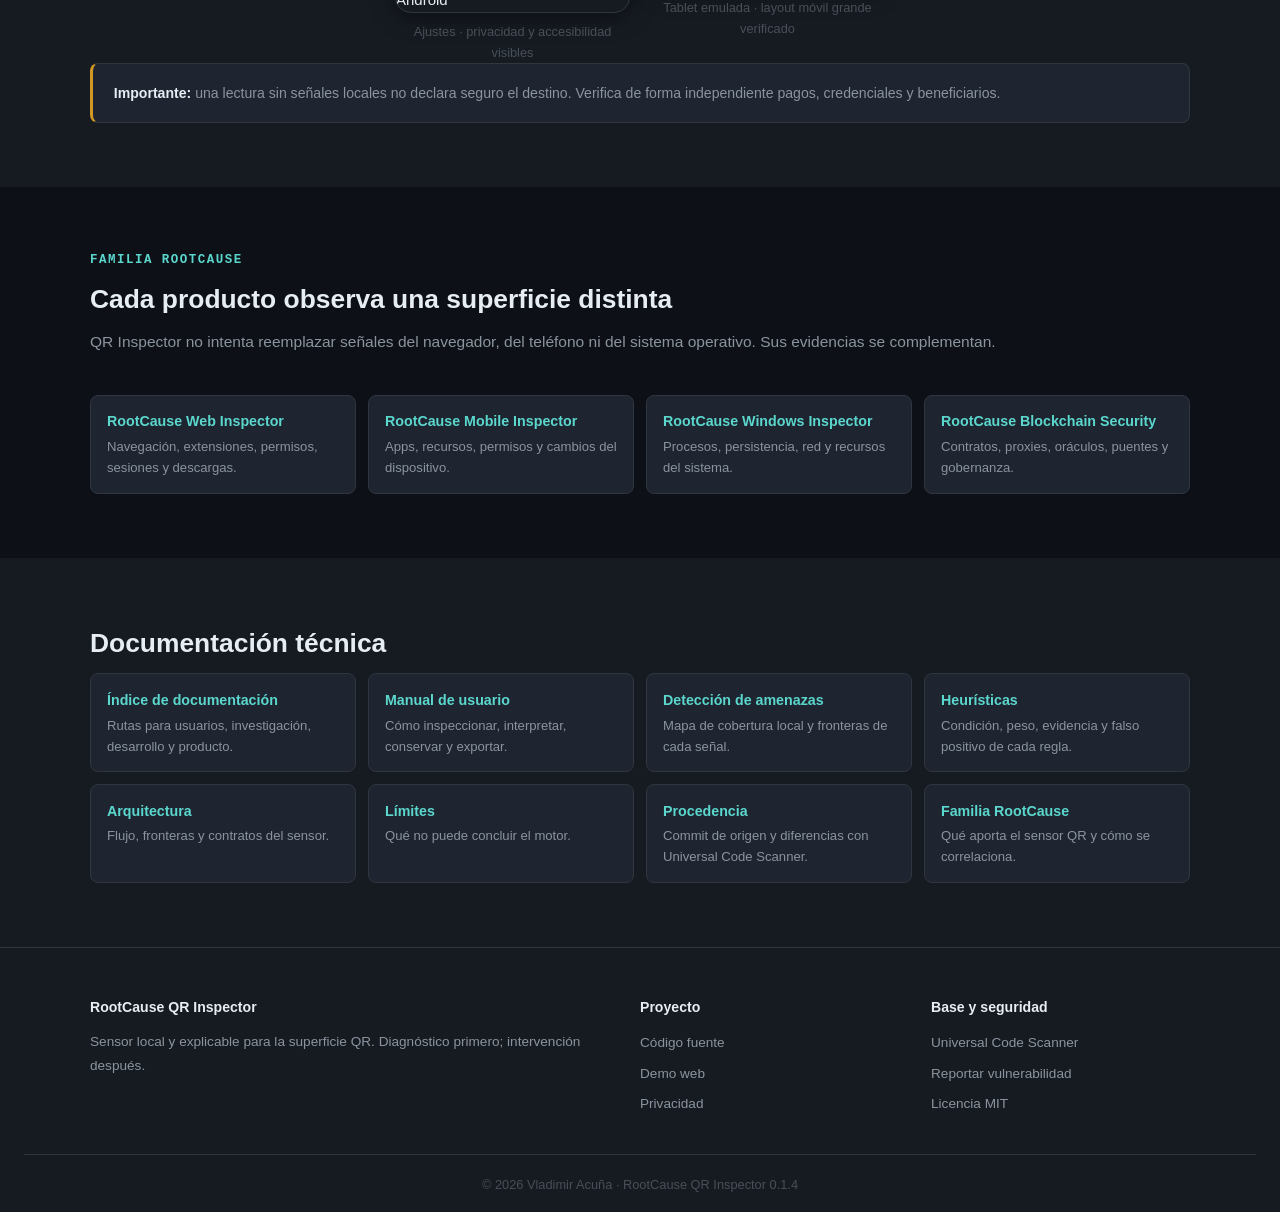
==== commit 5a0feae5: "fix(scanner): validate PDF barcodes and release 0.1.4" ====
--- a/landing/index.html
+++ b/landing/index.html
@@ -56,7 +56,7 @@
         </p>
         <div class="badges" aria-label="Datos del proyecto">
           <img src="https://github.com/vladimiracunadev-create/rootcause-qr-inspector/actions/workflows/flutter-ci.yml/badge.svg" alt="Estado de integración continua" />
-          <img src="https://img.shields.io/badge/version-0.1.3-blue.svg" alt="Versión 0.1.3" />
+          <img src="https://img.shields.io/badge/version-0.1.4-blue.svg" alt="Versión 0.1.4" />
           <img src="https://img.shields.io/badge/reglas_locales-26-12847b.svg" alt="26 reglas locales" />
           <img src="https://img.shields.io/badge/telemetr%C3%ADa-cero-success.svg" alt="Telemetría cero" />
           <img src="https://img.shields.io/badge/licencia-MIT-blue.svg" alt="Licencia MIT" />
@@ -184,7 +184,7 @@
             <tbody>
               <tr><td><strong>Contrato causal</strong></td><td>26 ids entre motor, textos, esquema, fixtures y política</td><td class="ok">Validado offline</td></tr>
               <tr><td><strong>Privacidad de evidencia</strong></td><td>Omisión de carga, campos y URL efectiva por defecto</td><td class="ok">Cubierto por contrato</td></tr>
-              <tr><td><strong>Apps móviles</strong></td><td>Análisis, 103 pruebas y builds Android/iOS</td><td class="ok">CI pública en verde</td></tr>
+              <tr><td><strong>Apps móviles</strong></td><td>Análisis, 107 pruebas y builds Android/iOS</td><td class="ok">CI pública en verde</td></tr>
               <tr><td><strong>Dispositivo físico</strong></td><td>Cámara, biometría, poca luz y ciclo de vida</td><td class="warn">Pendiente antes de tienda</td></tr>
             </tbody>
           </table>
@@ -205,8 +205,8 @@
           <li><strong>Resultado normal</strong>“Sin señales locales” nunca significa “destino seguro”.</li>
         </ul>
         <div class="note" style="margin-top:1.5rem">
-          <strong>Estado 0.1.3:</strong> contrato, estructura, análisis, 103 pruebas
-          y builds Android/iOS en verde. El APK Android v0.1.3 está
+          <strong>Estado 0.1.4:</strong> contrato, estructura, análisis, 107 pruebas
+          y builds Android/iOS en verde. El APK Android v0.1.4 está
           publicado; la matriz amplia de hardware físico y las tiendas siguen pendientes.
         </div>
       </div>
@@ -216,14 +216,14 @@
       <div class="container">
         <p class="eyebrow">Usar RootCause QR Inspector</p>
         <h2 class="section-title">Instala la aplicación móvil Android</h2>
-        <p class="section-sub">El APK público se construye desde el tag v0.1.3, incluye SHA-256 y procedencia atestada. Android e iOS son las únicas plataformas del producto.</p>
+        <p class="section-sub">El APK público se construye desde el tag v0.1.4, incluye SHA-256 y procedencia atestada. Android e iOS son las únicas plataformas del producto.</p>
         <div class="download-grid">
           <article class="download-card primary">
             <span class="dl-badge">Android 7+</span>
-            <h3>APK v0.1.3</h3>
+            <h3>APK v0.1.4</h3>
             <p>Descarga directa para revisar el producto en un teléfono Android. Es una distribución por GitHub, no por Play Store.</p>
             <p class="dl-meta">APK · SHA-256 · procedencia pública</p>
-            <a class="btn-primary" href="https://github.com/vladimiracunadev-create/rootcause-qr-inspector/releases/download/v0.1.3/rootcause-qr-inspector-v0.1.3-android.apk">Descargar APK</a>
+            <a class="btn-primary" href="https://github.com/vladimiracunadev-create/rootcause-qr-inspector/releases/download/v0.1.4/rootcause-qr-inspector-v0.1.4-android.apk">Descargar APK</a>
           </article>
           <article class="download-card">
             <h3>Demo técnica web</h3>
@@ -305,7 +305,7 @@
       <div class="footer-col"><h4>Proyecto</h4><ul><li><a href="https://github.com/vladimiracunadev-create/rootcause-qr-inspector">Código fuente</a></li><li><a href="app/">Demo web</a></li><li><a href="privacidad.html">Privacidad</a></li></ul></div>
       <div class="footer-col"><h4>Base y seguridad</h4><ul><li><a href="https://github.com/vladimiracunadev-create/universal-code-scanner">Universal Code Scanner</a></li><li><a href="https://github.com/vladimiracunadev-create/rootcause-qr-inspector/security/policy">Reportar vulnerabilidad</a></li><li><a href="https://opensource.org/license/mit">Licencia MIT</a></li></ul></div>
     </div>
-    <div class="footer-bottom"><p>© 2026 Vladimir Acuña · RootCause QR Inspector 0.1.3</p></div>
+    <div class="footer-bottom"><p>© 2026 Vladimir Acuña · RootCause QR Inspector 0.1.4</p></div>
   </footer>
 </body>
 </html>
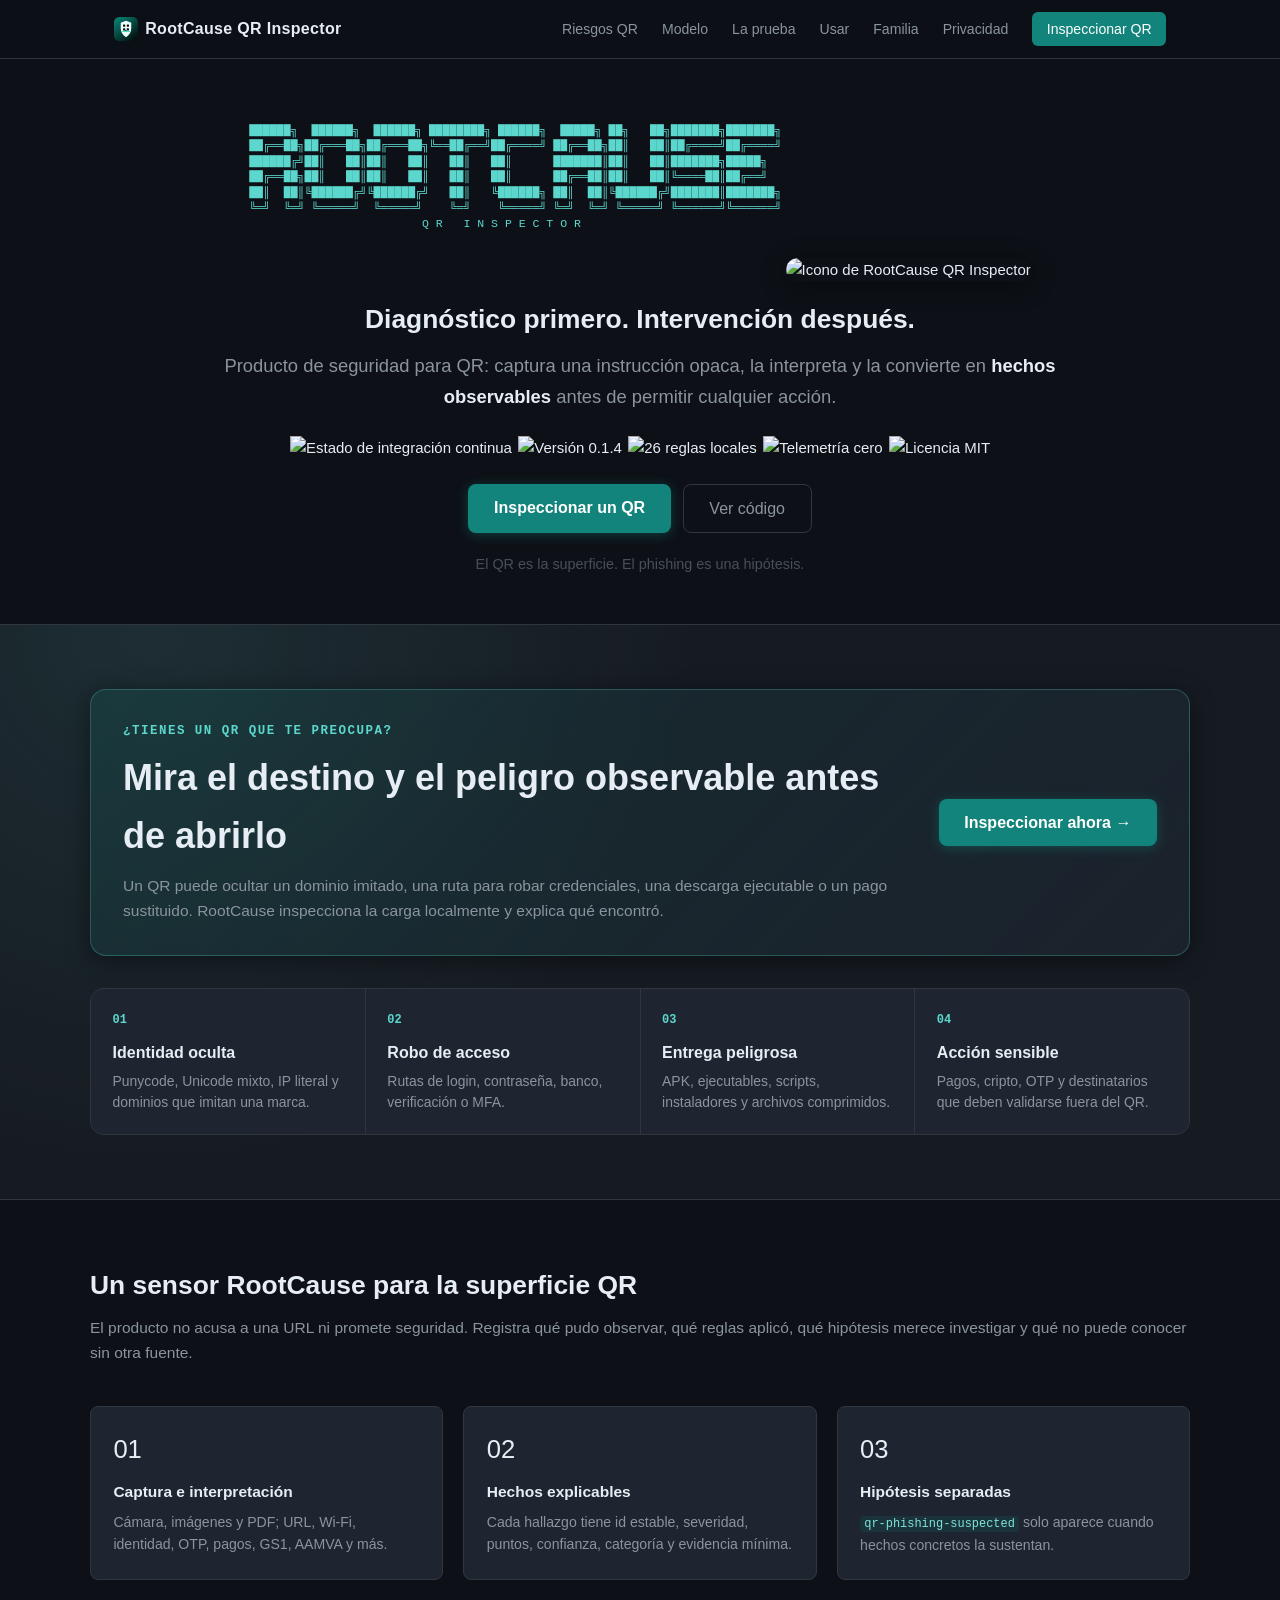
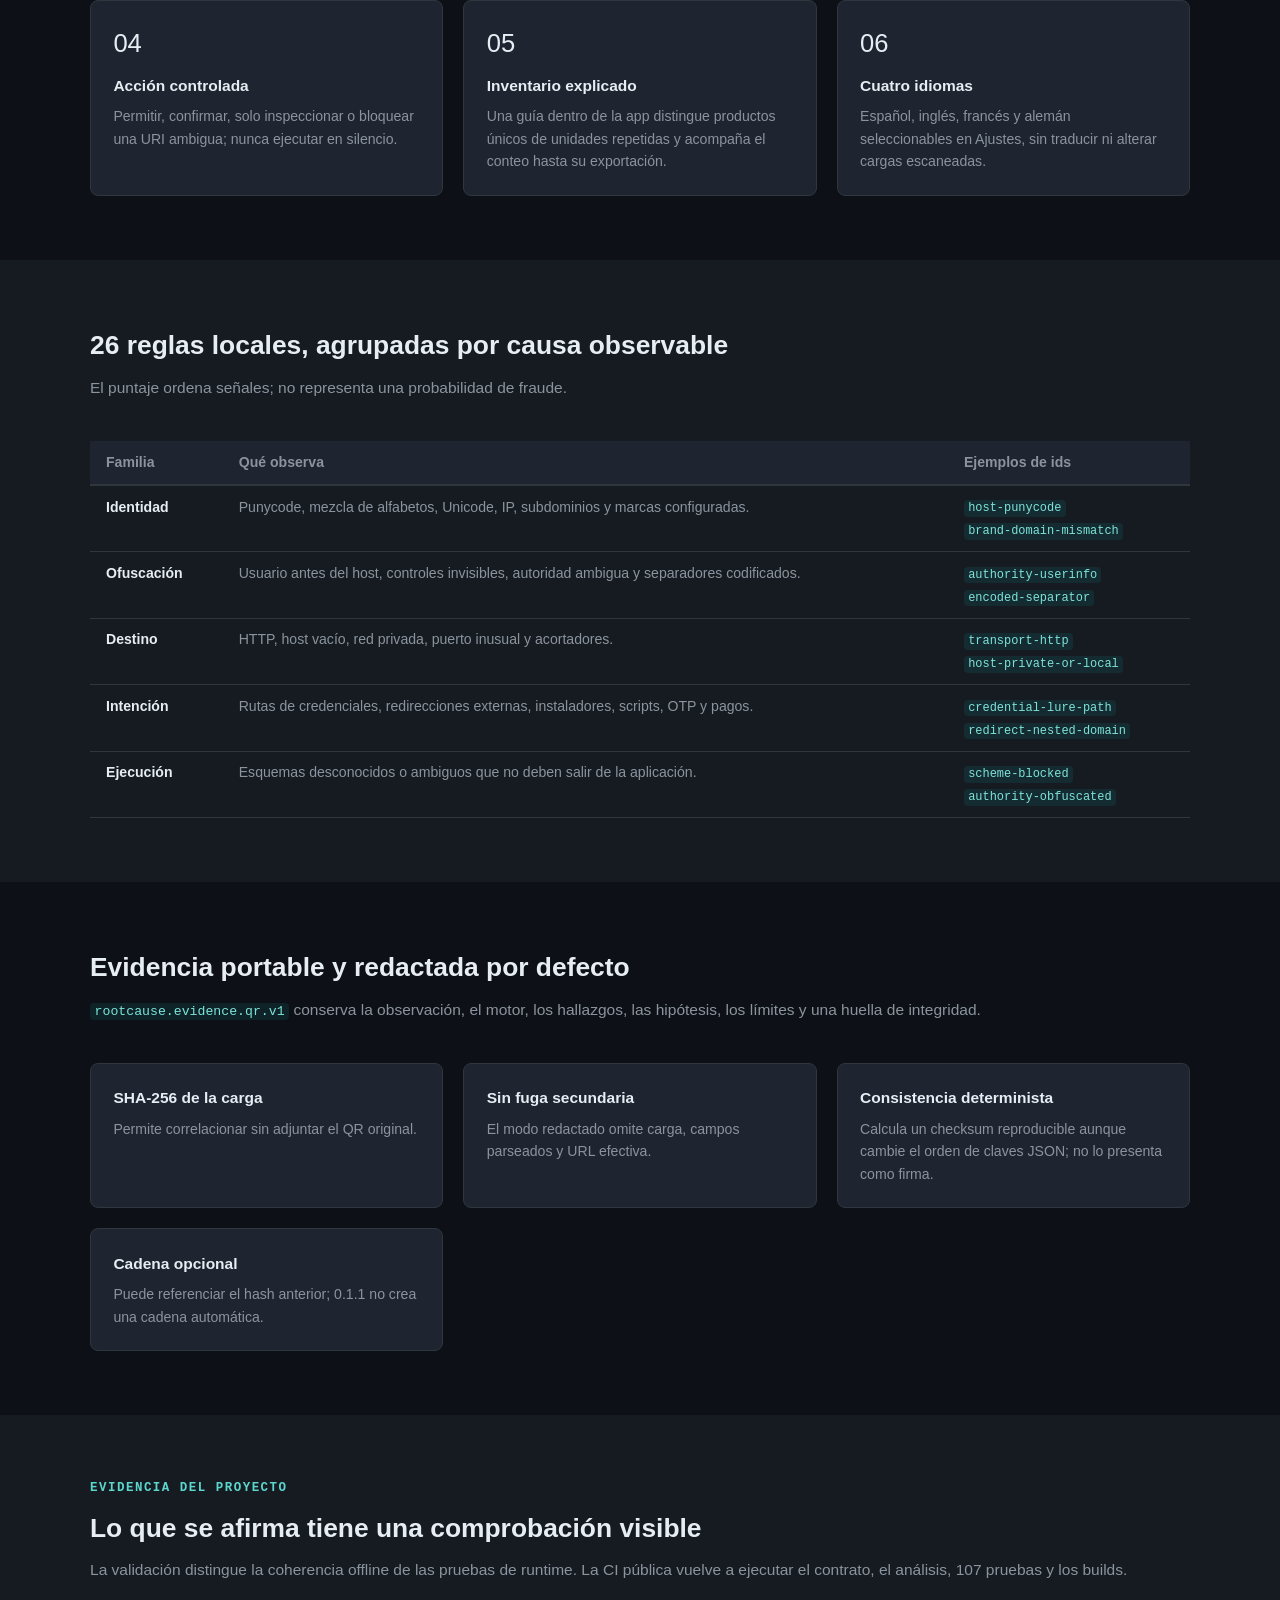
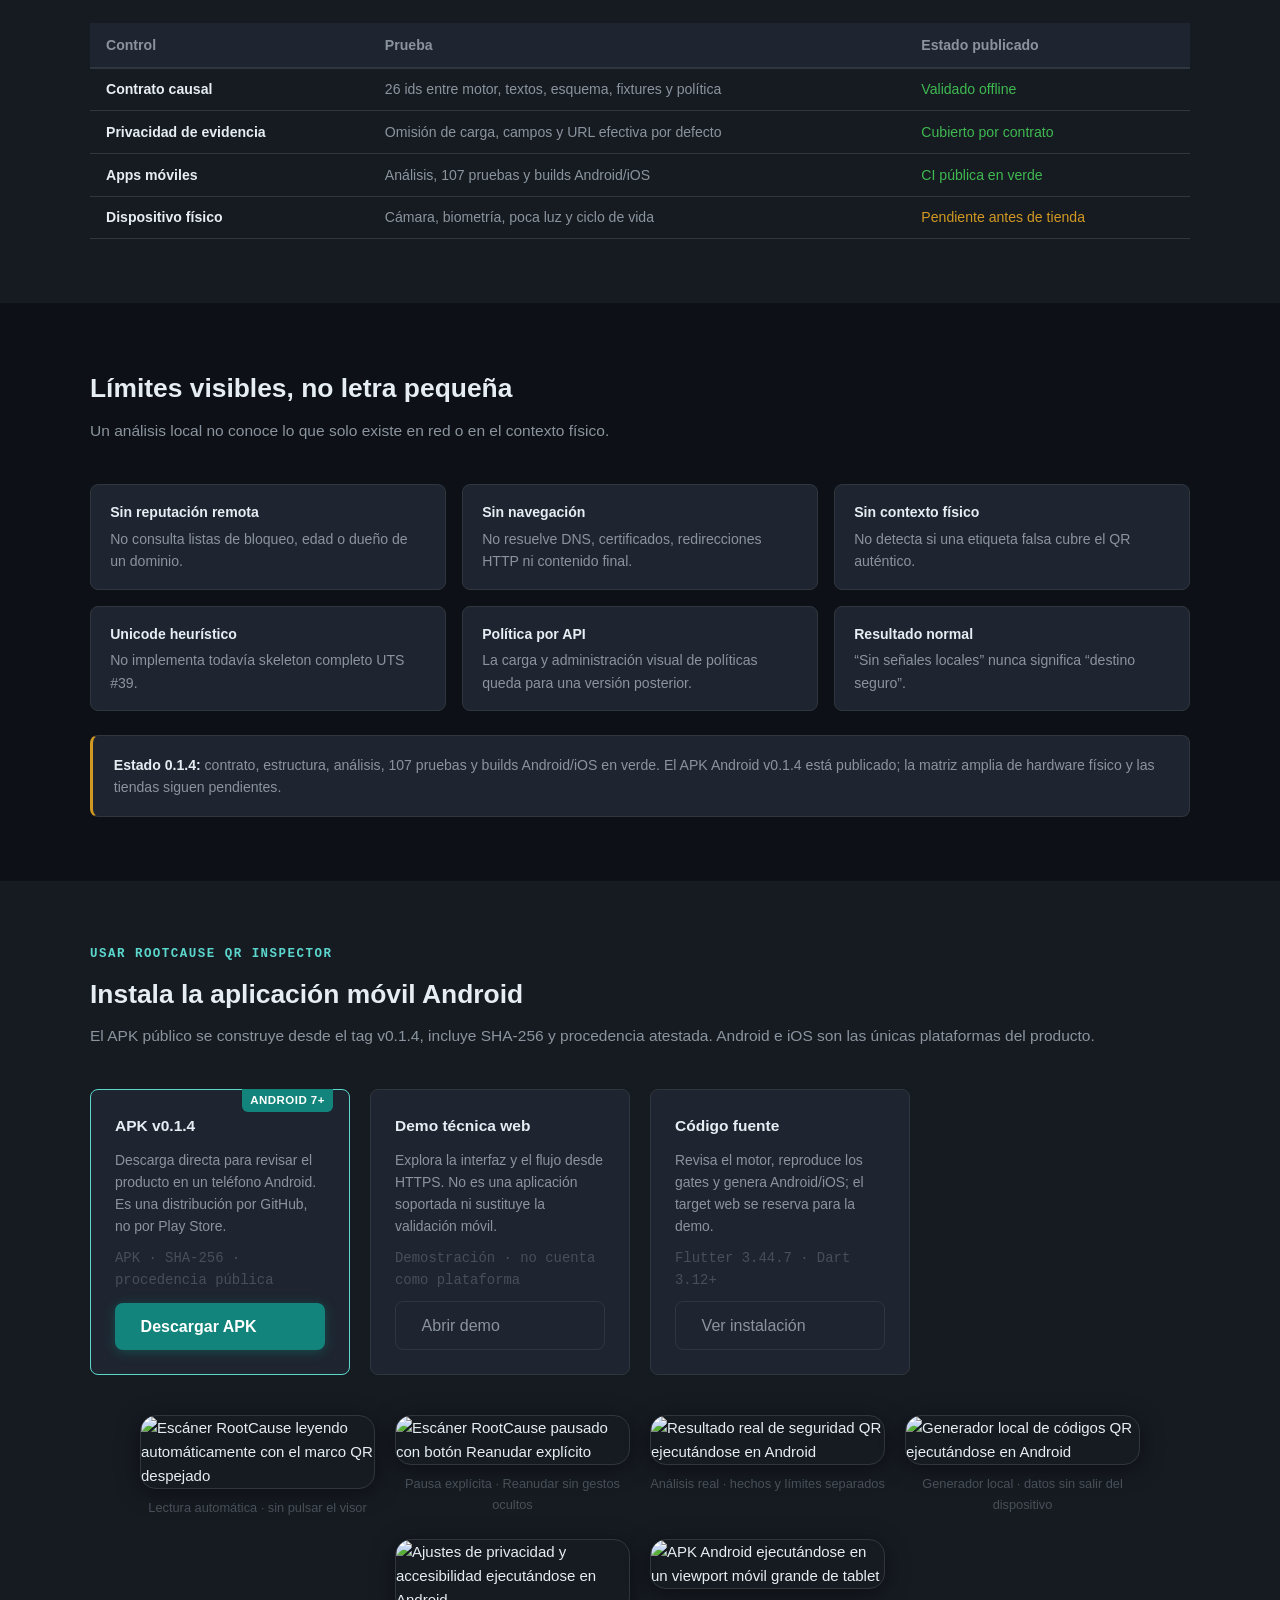
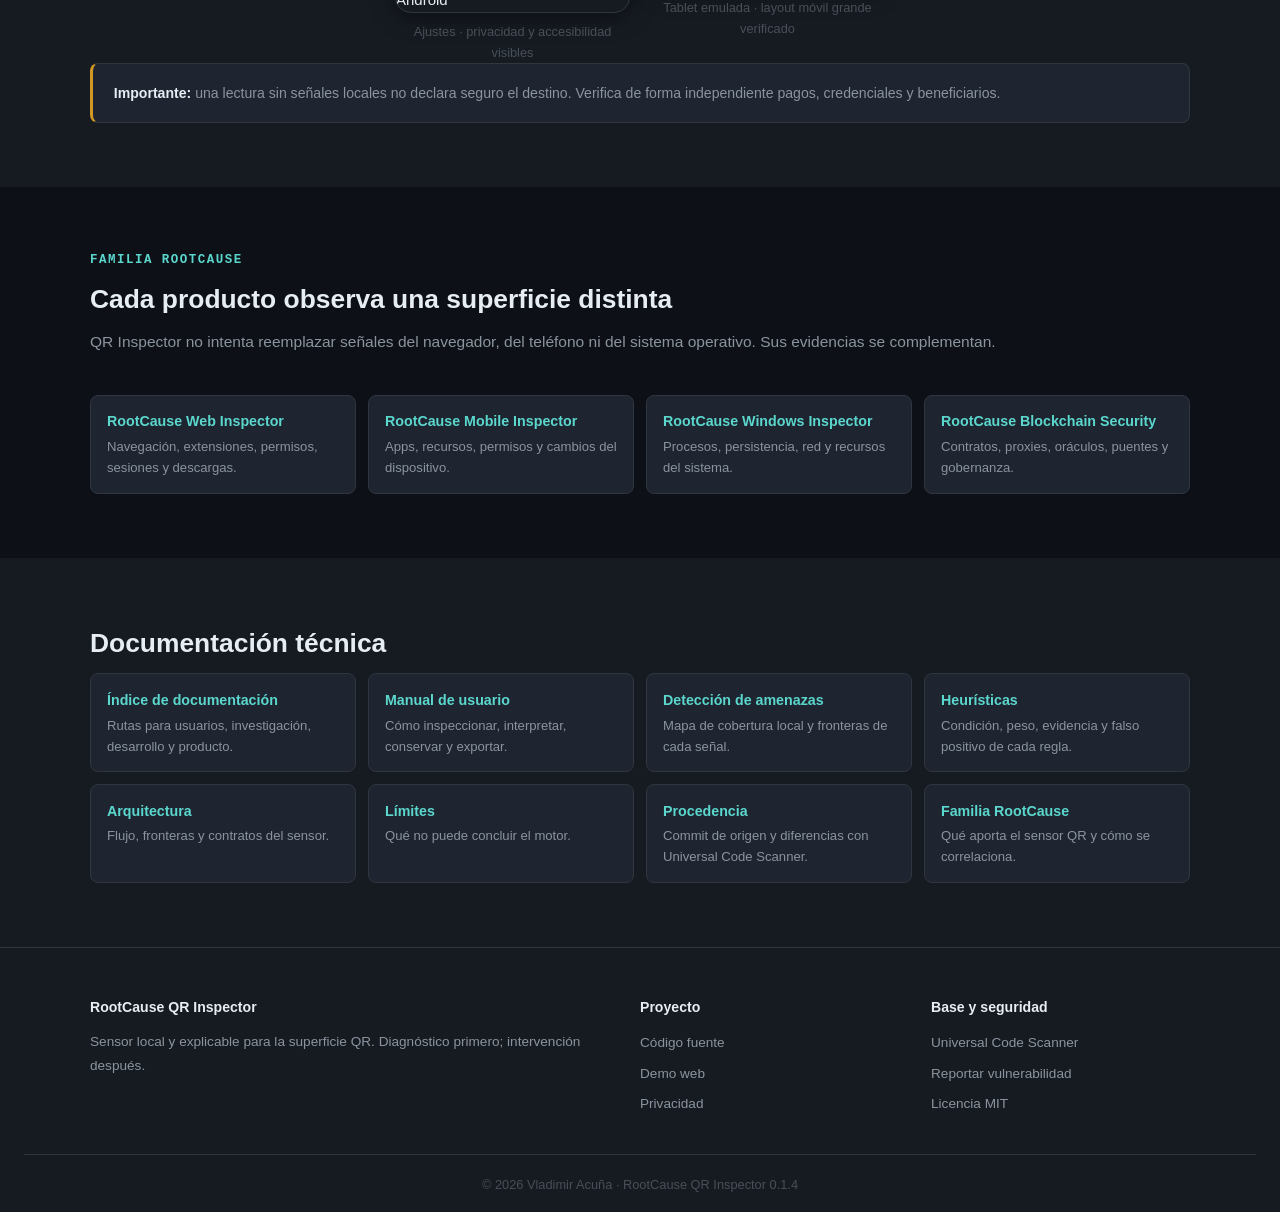
==== commit ceffd3dd: "docs: align Pages test count with v0.1.4" ====
--- a/landing/index.html
+++ b/landing/index.html
@@ -176,7 +176,7 @@
         <h2 class="section-title">Lo que se afirma tiene una comprobación visible</h2>
         <p class="section-sub">
           La validación distingue la coherencia offline de las pruebas de runtime.
-          La CI pública vuelve a ejecutar el contrato, el análisis, 81 casos y los builds.
+          La CI pública vuelve a ejecutar el contrato, el análisis, 107 pruebas y los builds.
         </p>
         <div class="table-wrap">
           <table>
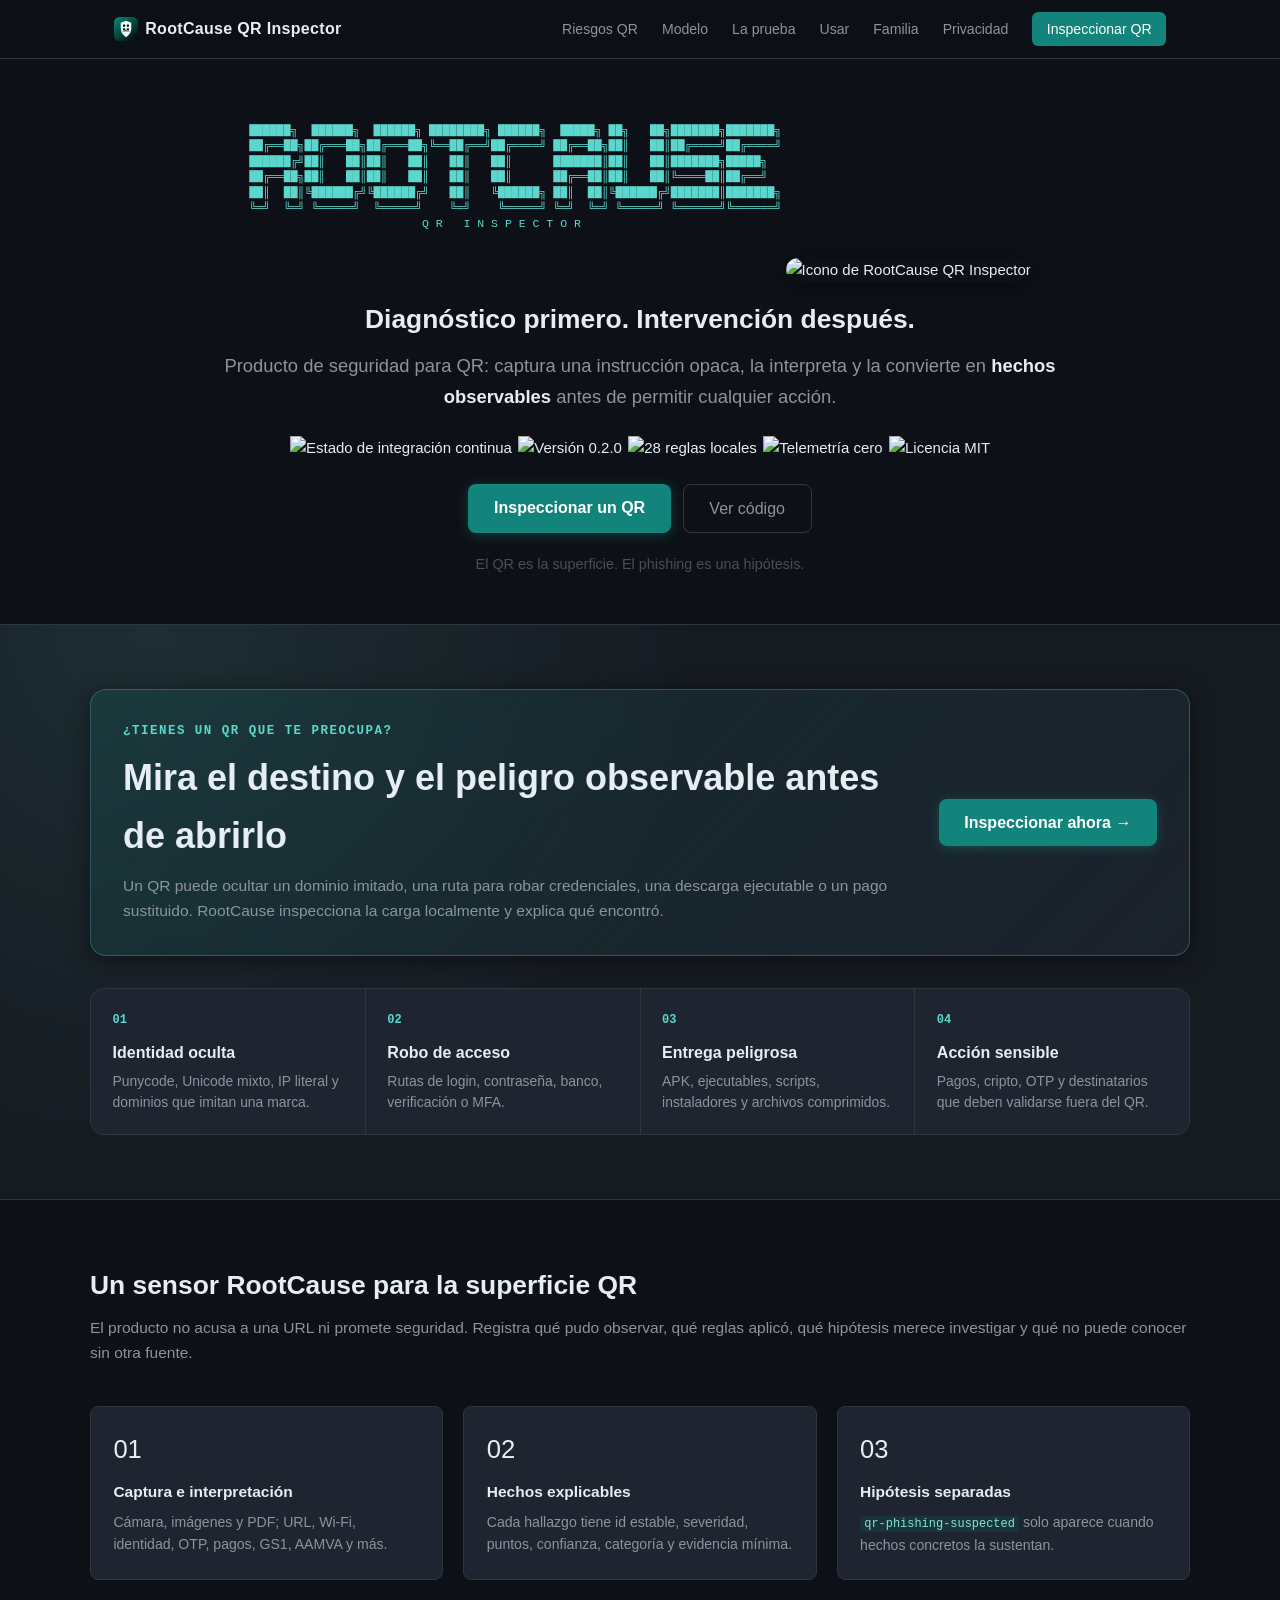
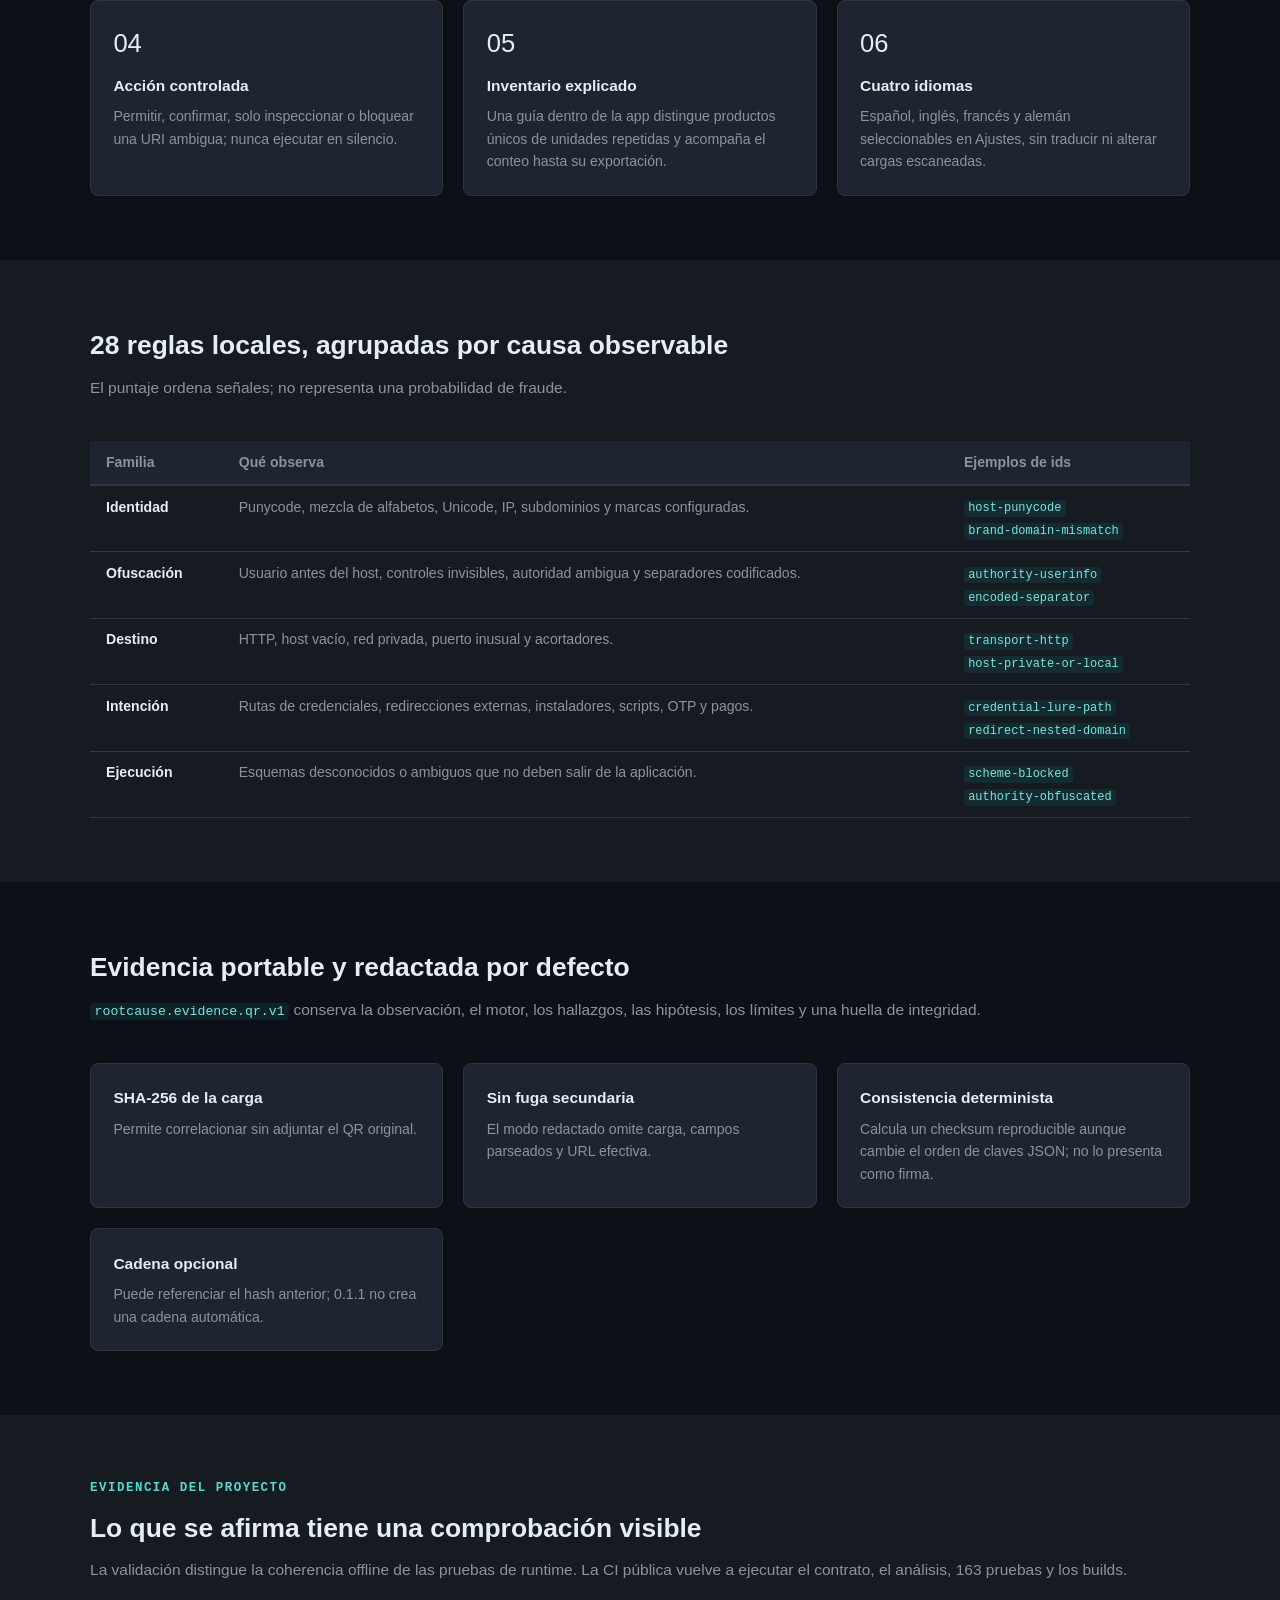
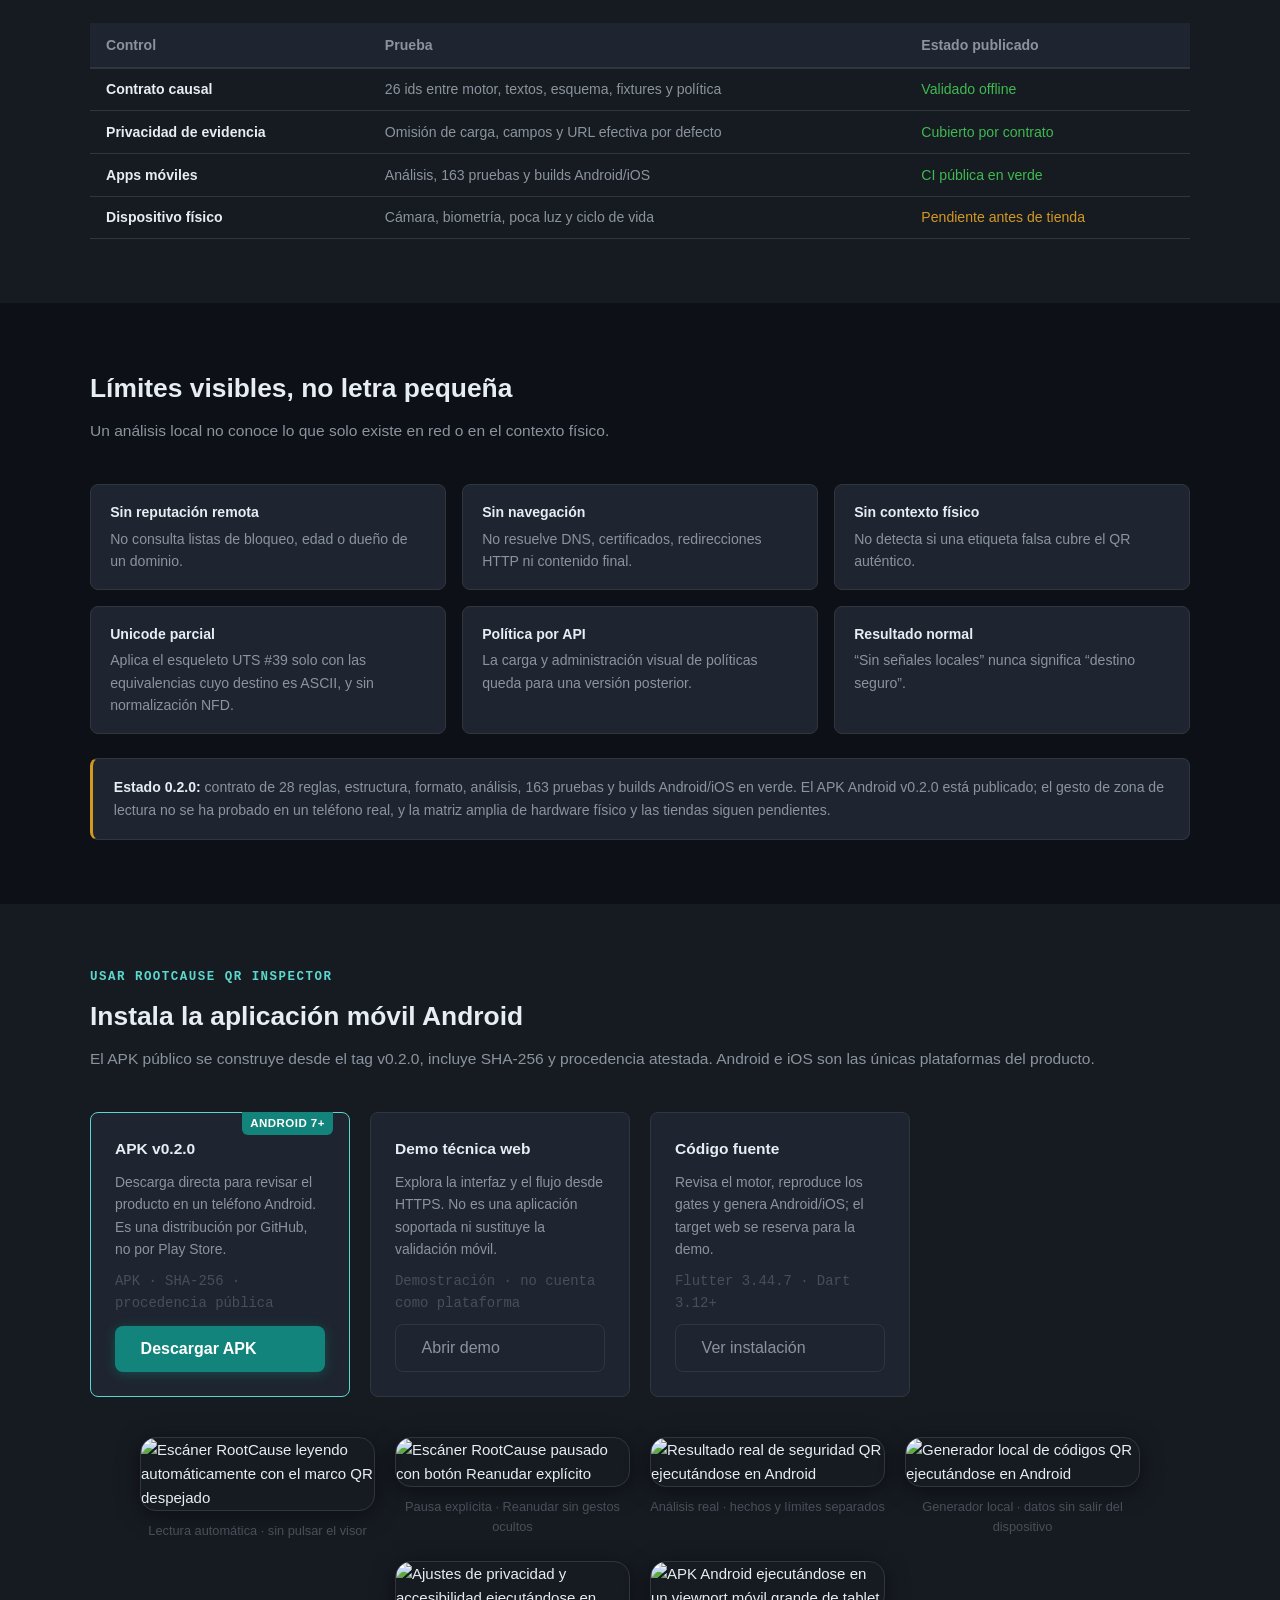
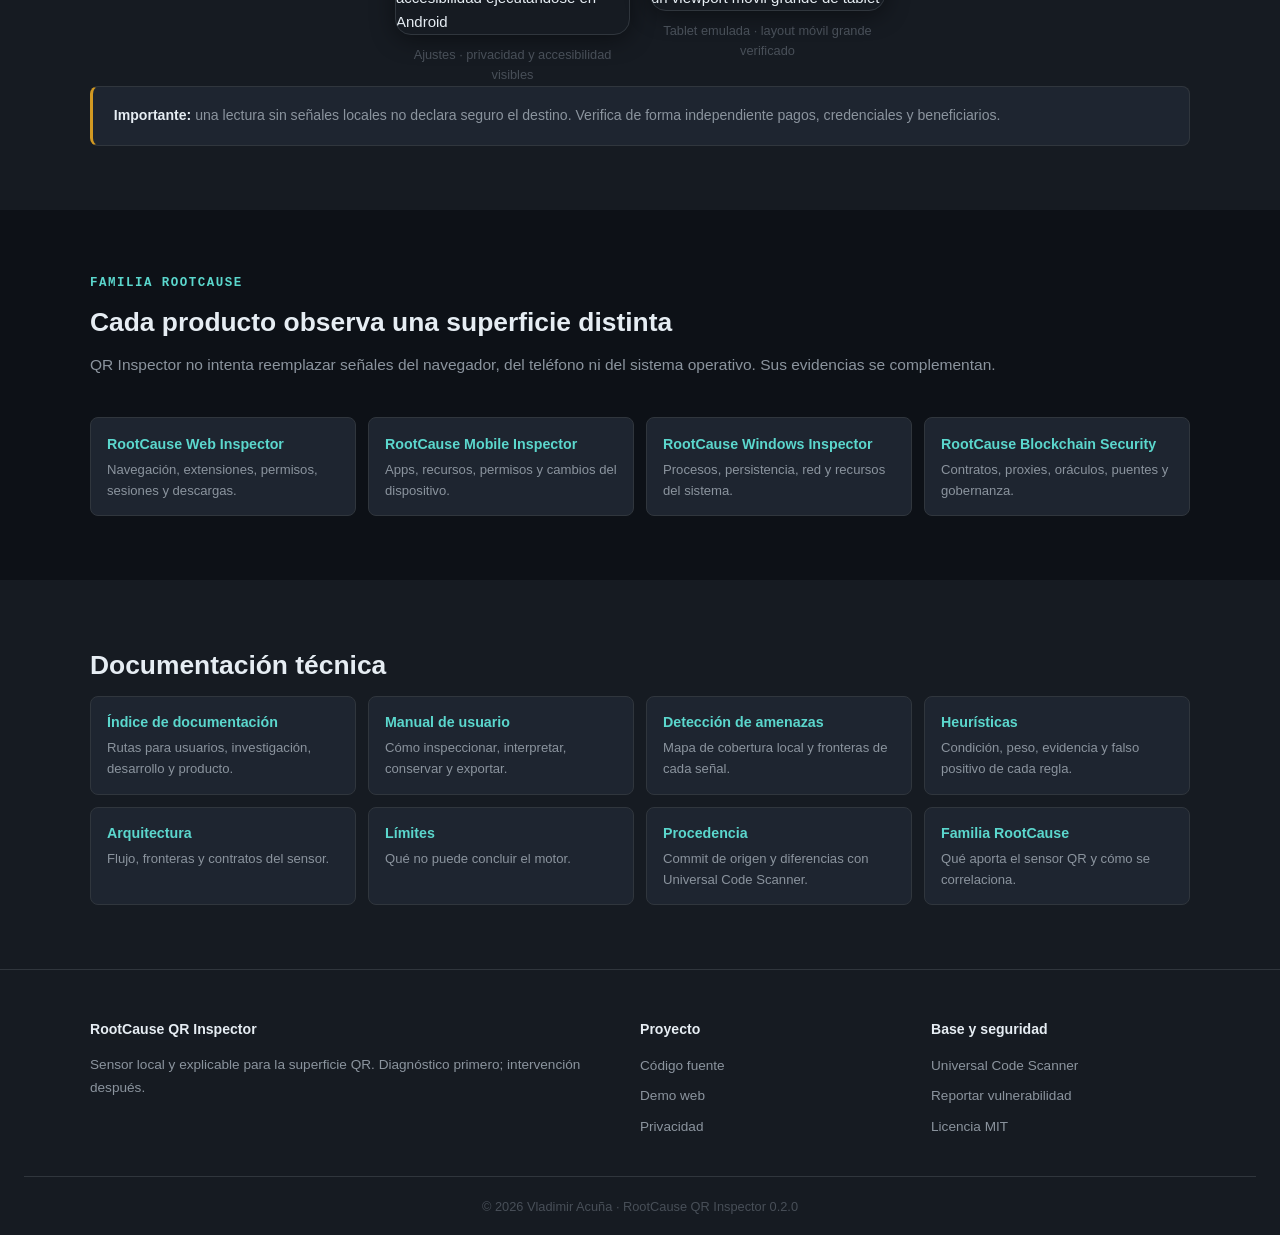
==== commit 698eb0a4: "feat: zona de lectura con pellizco e identidad de dominio (0.2.0) Dos trabajos en una entrega. Uno e" ====
--- a/landing/index.html
+++ b/landing/index.html
@@ -3,9 +3,9 @@
 <head>
   <meta charset="utf-8" />
   <meta name="viewport" content="width=device-width, initial-scale=1" />
-  <meta name="description" content="Producto de seguridad para QR: inspecciona antes de abrir, explica 26 señales locales, separa hechos de hipótesis y exporta evidencia redactada." />
+  <meta name="description" content="Producto de seguridad para QR: inspecciona antes de abrir, explica 28 señales locales, separa hechos de hipótesis y exporta evidencia redactada." />
   <meta property="og:title" content="RootCause QR Inspector — seguridad QR antes de actuar" />
-  <meta property="og:description" content="Inspector local de seguridad QR: 26 reglas explicables, decisión controlada, evidencia SHA-256 y telemetría cero." />
+  <meta property="og:description" content="Inspector local de seguridad QR: 28 reglas explicables, decisión controlada, evidencia SHA-256 y telemetría cero." />
   <meta property="og:type" content="website" />
   <meta property="og:url" content="https://vladimiracunadev-create.github.io/rootcause-qr-inspector/" />
   <meta property="og:image" content="https://vladimiracunadev-create.github.io/rootcause-qr-inspector/assets/icon-512.png" />
@@ -56,8 +56,8 @@
         </p>
         <div class="badges" aria-label="Datos del proyecto">
           <img src="https://github.com/vladimiracunadev-create/rootcause-qr-inspector/actions/workflows/flutter-ci.yml/badge.svg" alt="Estado de integración continua" />
-          <img src="https://img.shields.io/badge/version-0.1.4-blue.svg" alt="Versión 0.1.4" />
-          <img src="https://img.shields.io/badge/reglas_locales-26-12847b.svg" alt="26 reglas locales" />
+          <img src="https://img.shields.io/badge/version-0.2.0-blue.svg" alt="Versión 0.2.0" />
+          <img src="https://img.shields.io/badge/reglas_locales-26-12847b.svg" alt="28 reglas locales" />
           <img src="https://img.shields.io/badge/telemetr%C3%ADa-cero-success.svg" alt="Telemetría cero" />
           <img src="https://img.shields.io/badge/licencia-MIT-blue.svg" alt="Licencia MIT" />
         </div>
@@ -137,7 +137,7 @@
 
     <section id="senales" class="section section-alt">
       <div class="container">
-        <h2 class="section-title">26 reglas locales, agrupadas por causa observable</h2>
+        <h2 class="section-title">28 reglas locales, agrupadas por causa observable</h2>
         <p class="section-sub">El puntaje ordena señales; no representa una probabilidad de fraude.</p>
         <div class="table-wrap">
           <table>
@@ -176,7 +176,7 @@
         <h2 class="section-title">Lo que se afirma tiene una comprobación visible</h2>
         <p class="section-sub">
           La validación distingue la coherencia offline de las pruebas de runtime.
-          La CI pública vuelve a ejecutar el contrato, el análisis, 107 pruebas y los builds.
+          La CI pública vuelve a ejecutar el contrato, el análisis, 163 pruebas y los builds.
         </p>
         <div class="table-wrap">
           <table>
@@ -184,7 +184,7 @@
             <tbody>
               <tr><td><strong>Contrato causal</strong></td><td>26 ids entre motor, textos, esquema, fixtures y política</td><td class="ok">Validado offline</td></tr>
               <tr><td><strong>Privacidad de evidencia</strong></td><td>Omisión de carga, campos y URL efectiva por defecto</td><td class="ok">Cubierto por contrato</td></tr>
-              <tr><td><strong>Apps móviles</strong></td><td>Análisis, 107 pruebas y builds Android/iOS</td><td class="ok">CI pública en verde</td></tr>
+              <tr><td><strong>Apps móviles</strong></td><td>Análisis, 163 pruebas y builds Android/iOS</td><td class="ok">CI pública en verde</td></tr>
               <tr><td><strong>Dispositivo físico</strong></td><td>Cámara, biometría, poca luz y ciclo de vida</td><td class="warn">Pendiente antes de tienda</td></tr>
             </tbody>
           </table>
@@ -200,14 +200,15 @@
           <li><strong>Sin reputación remota</strong>No consulta listas de bloqueo, edad o dueño de un dominio.</li>
           <li><strong>Sin navegación</strong>No resuelve DNS, certificados, redirecciones HTTP ni contenido final.</li>
           <li><strong>Sin contexto físico</strong>No detecta si una etiqueta falsa cubre el QR auténtico.</li>
-          <li><strong>Unicode heurístico</strong>No implementa todavía skeleton completo UTS #39.</li>
+          <li><strong>Unicode parcial</strong>Aplica el esqueleto UTS #39 solo con las equivalencias cuyo destino es ASCII, y sin normalización NFD.</li>
           <li><strong>Política por API</strong>La carga y administración visual de políticas queda para una versión posterior.</li>
           <li><strong>Resultado normal</strong>“Sin señales locales” nunca significa “destino seguro”.</li>
         </ul>
         <div class="note" style="margin-top:1.5rem">
-          <strong>Estado 0.1.4:</strong> contrato, estructura, análisis, 107 pruebas
-          y builds Android/iOS en verde. El APK Android v0.1.4 está
-          publicado; la matriz amplia de hardware físico y las tiendas siguen pendientes.
+          <strong>Estado 0.2.0:</strong> contrato de 28 reglas, estructura, formato,
+          análisis, 163 pruebas y builds Android/iOS en verde. El APK Android v0.2.0 está
+          publicado; el gesto de zona de lectura no se ha probado en un teléfono real, y
+          la matriz amplia de hardware físico y las tiendas siguen pendientes.
         </div>
       </div>
     </section>
@@ -216,14 +217,14 @@
       <div class="container">
         <p class="eyebrow">Usar RootCause QR Inspector</p>
         <h2 class="section-title">Instala la aplicación móvil Android</h2>
-        <p class="section-sub">El APK público se construye desde el tag v0.1.4, incluye SHA-256 y procedencia atestada. Android e iOS son las únicas plataformas del producto.</p>
+        <p class="section-sub">El APK público se construye desde el tag v0.2.0, incluye SHA-256 y procedencia atestada. Android e iOS son las únicas plataformas del producto.</p>
         <div class="download-grid">
           <article class="download-card primary">
             <span class="dl-badge">Android 7+</span>
-            <h3>APK v0.1.4</h3>
+            <h3>APK v0.2.0</h3>
             <p>Descarga directa para revisar el producto en un teléfono Android. Es una distribución por GitHub, no por Play Store.</p>
             <p class="dl-meta">APK · SHA-256 · procedencia pública</p>
-            <a class="btn-primary" href="https://github.com/vladimiracunadev-create/rootcause-qr-inspector/releases/download/v0.1.4/rootcause-qr-inspector-v0.1.4-android.apk">Descargar APK</a>
+            <a class="btn-primary" href="https://github.com/vladimiracunadev-create/rootcause-qr-inspector/releases/download/v0.2.0/rootcause-qr-inspector-v0.2.0-android.apk">Descargar APK</a>
           </article>
           <article class="download-card">
             <h3>Demo técnica web</h3>
@@ -305,7 +306,7 @@
       <div class="footer-col"><h4>Proyecto</h4><ul><li><a href="https://github.com/vladimiracunadev-create/rootcause-qr-inspector">Código fuente</a></li><li><a href="app/">Demo web</a></li><li><a href="privacidad.html">Privacidad</a></li></ul></div>
       <div class="footer-col"><h4>Base y seguridad</h4><ul><li><a href="https://github.com/vladimiracunadev-create/universal-code-scanner">Universal Code Scanner</a></li><li><a href="https://github.com/vladimiracunadev-create/rootcause-qr-inspector/security/policy">Reportar vulnerabilidad</a></li><li><a href="https://opensource.org/license/mit">Licencia MIT</a></li></ul></div>
     </div>
-    <div class="footer-bottom"><p>© 2026 Vladimir Acuña · RootCause QR Inspector 0.1.4</p></div>
+    <div class="footer-bottom"><p>© 2026 Vladimir Acuña · RootCause QR Inspector 0.2.0</p></div>
   </footer>
 </body>
 </html>
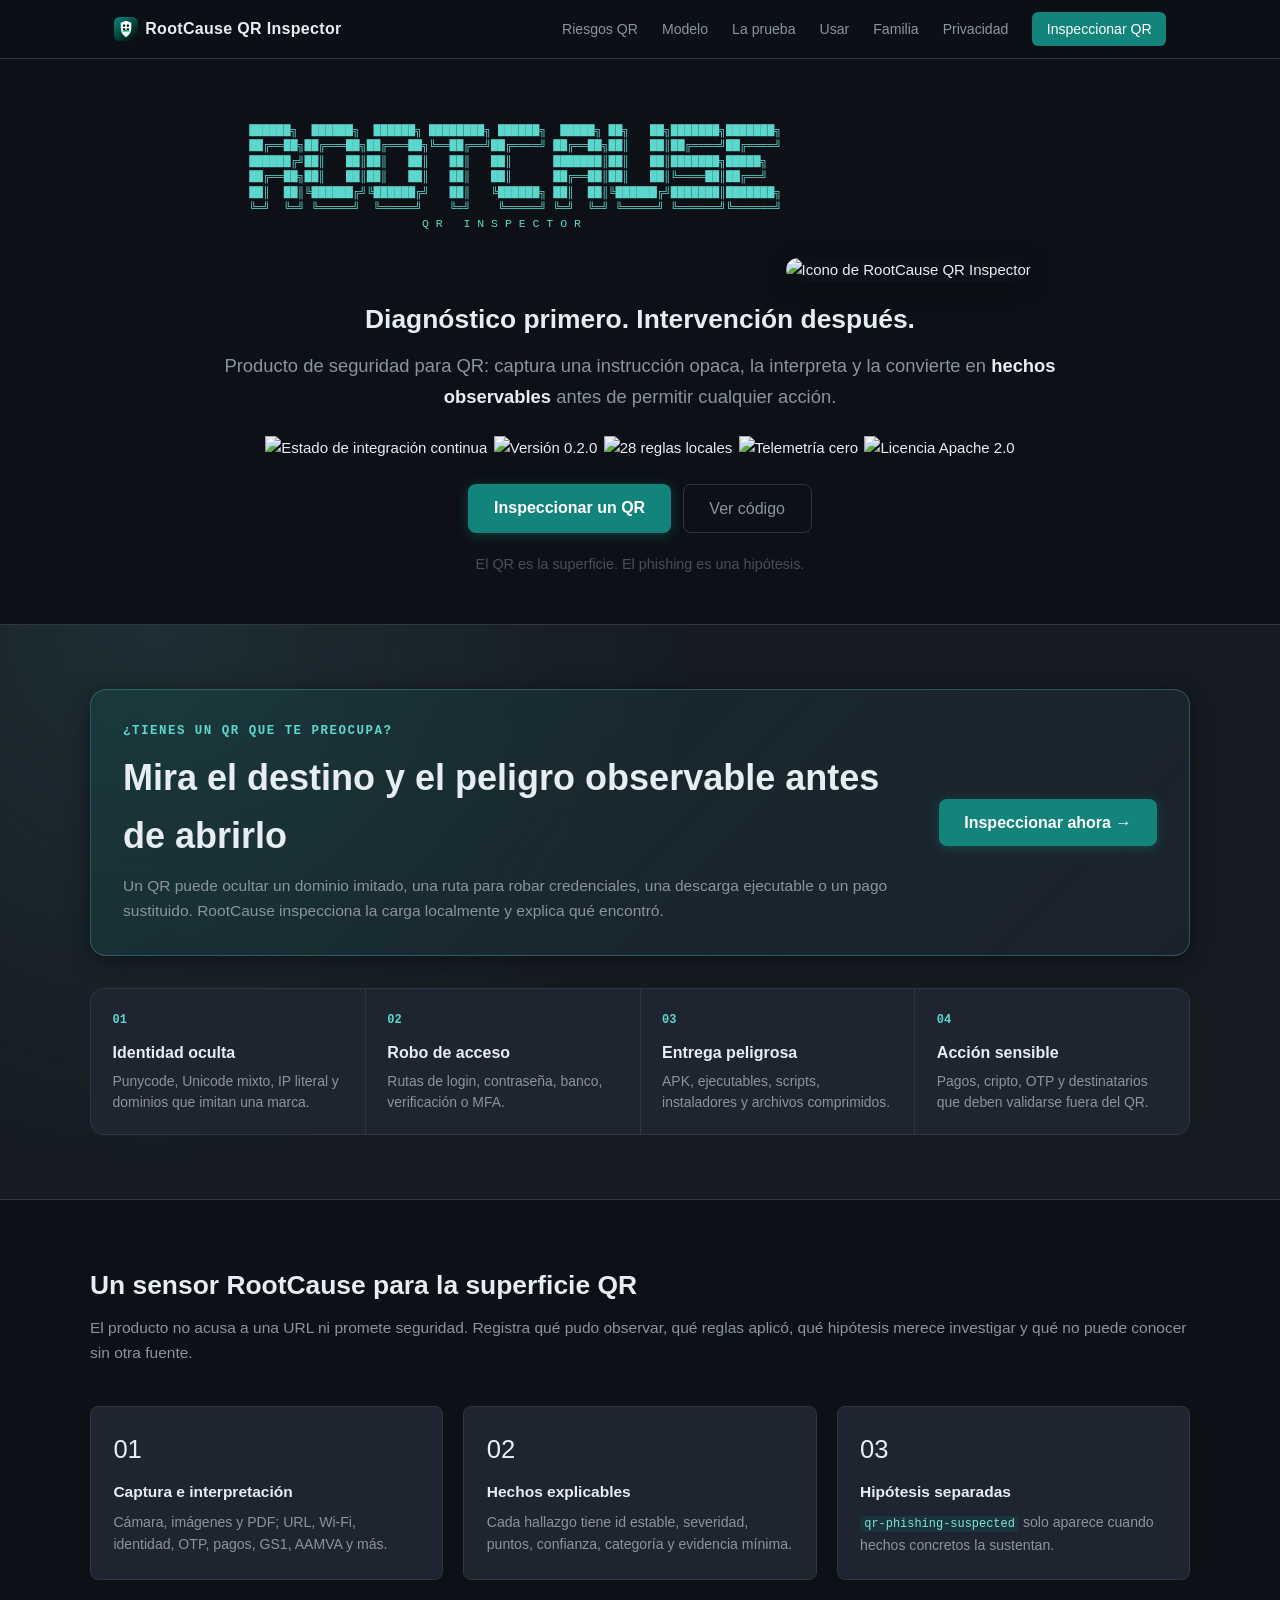
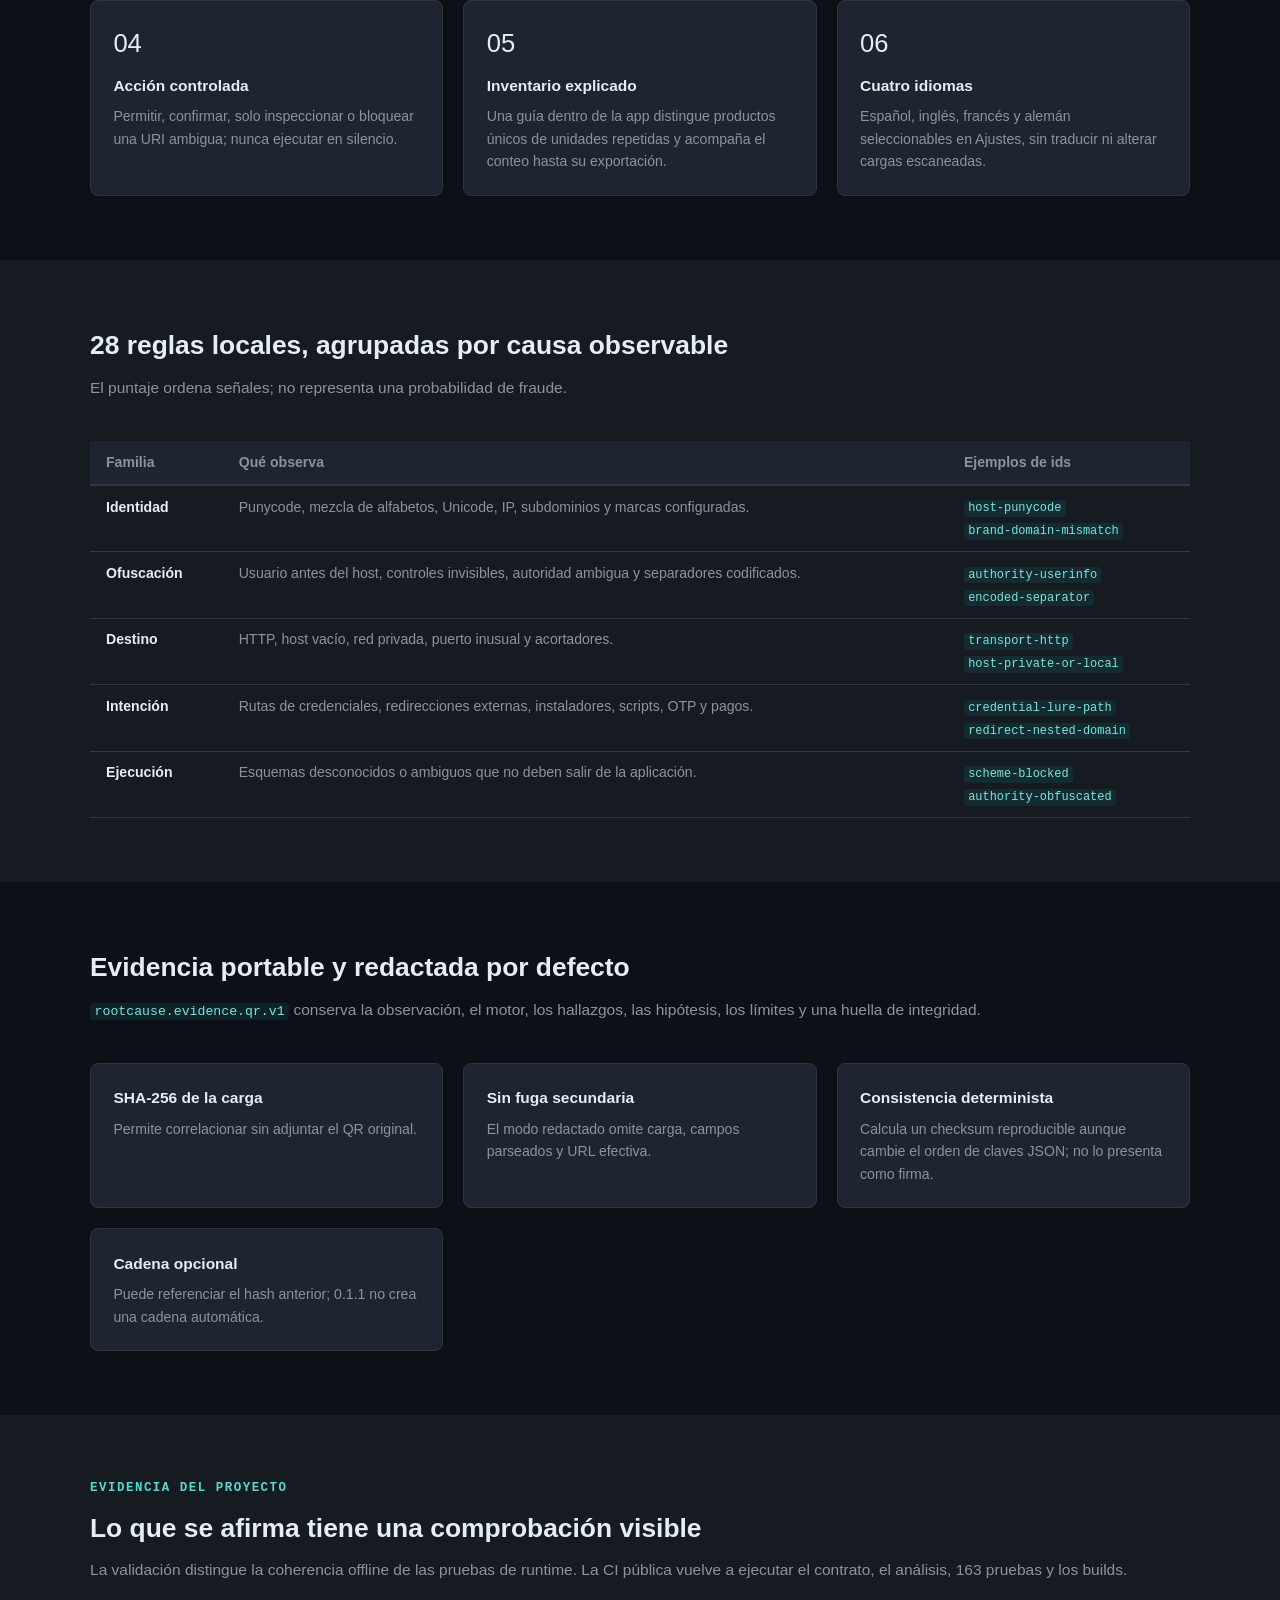
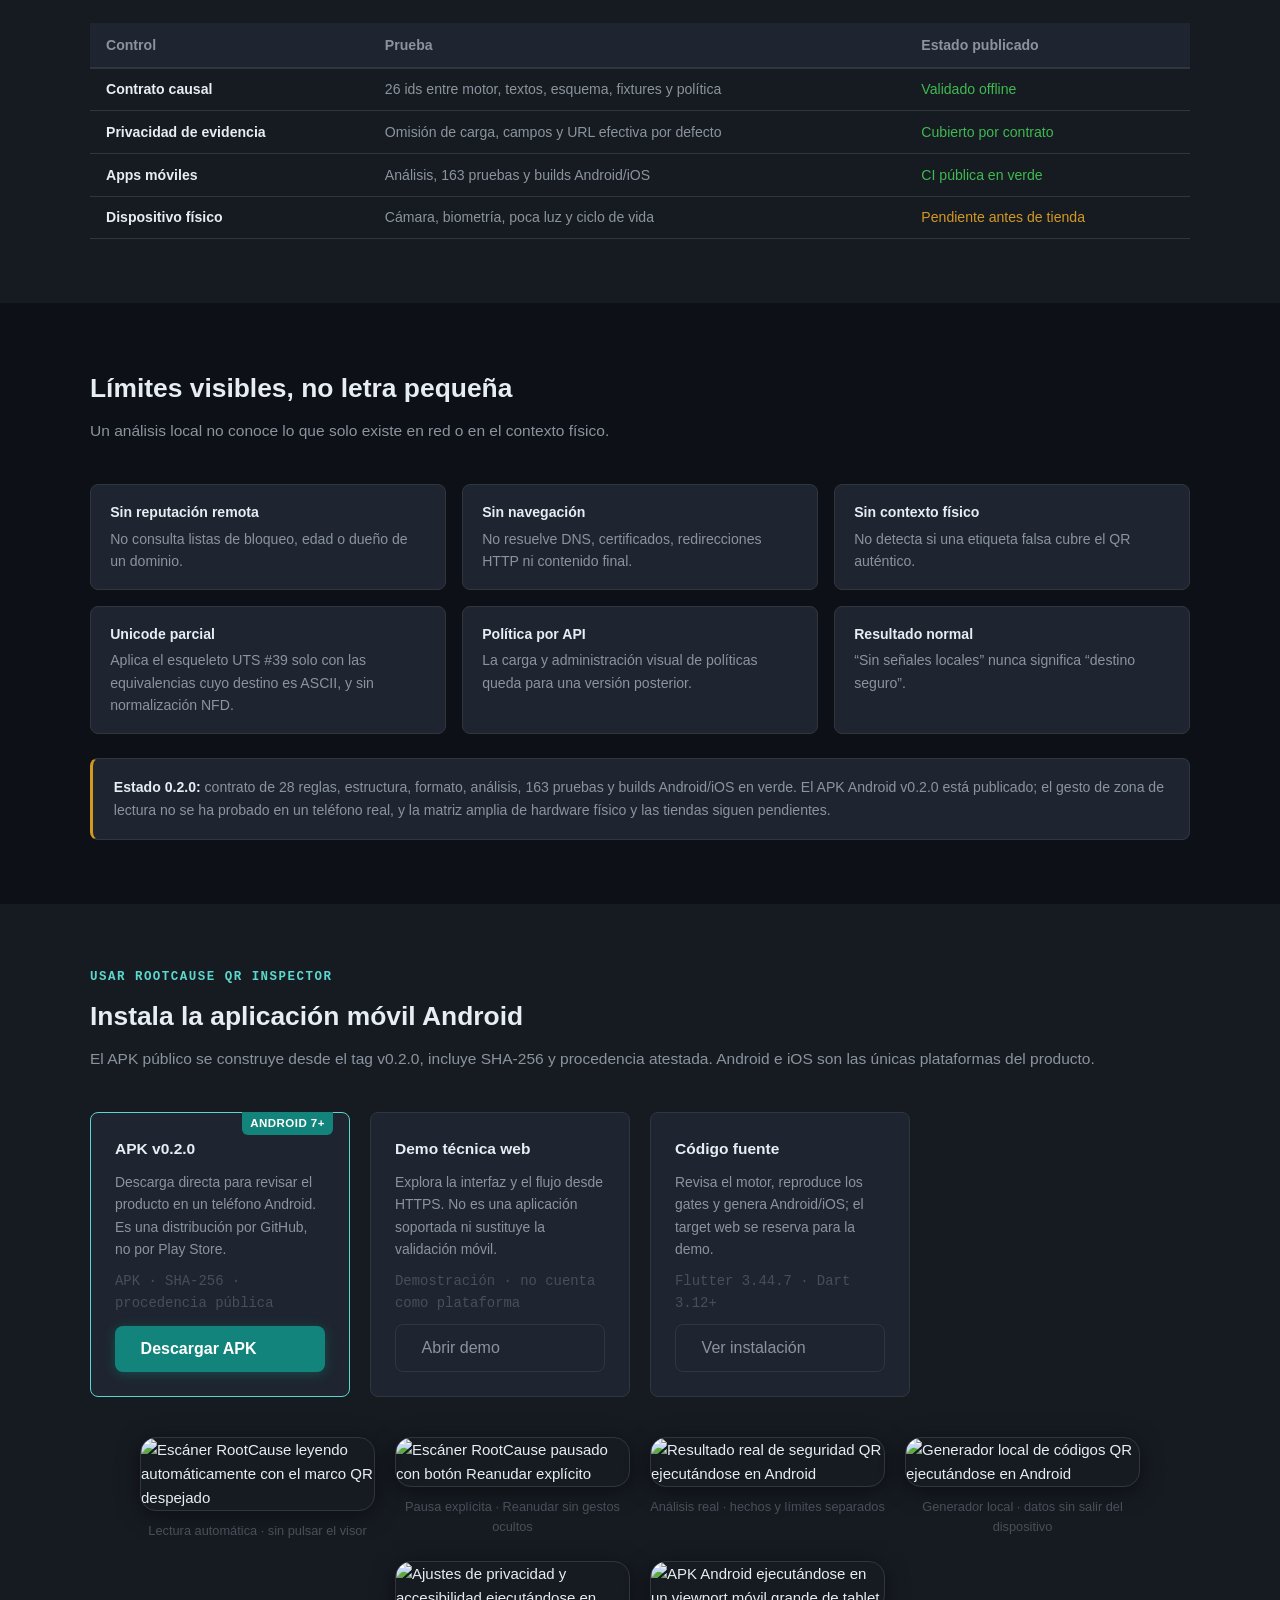
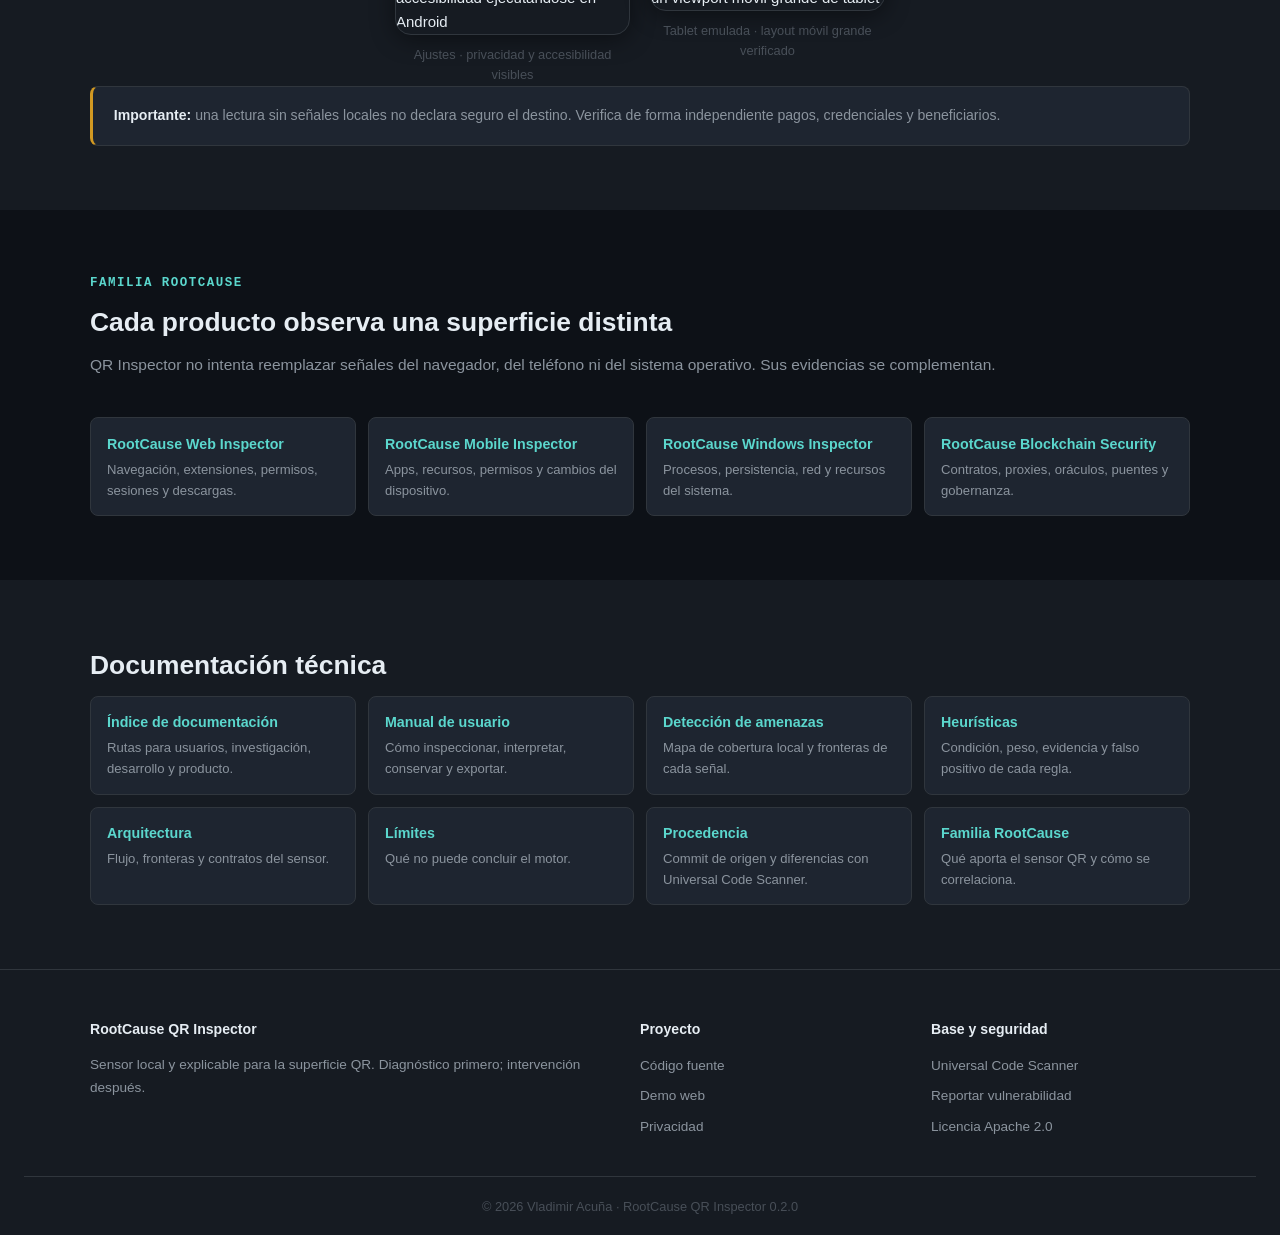
==== commit f502b312: "chore: licencia Apache-2.0 y atribución de los datos incluidos La familia RootCause se licencia bajo" ====
--- a/landing/index.html
+++ b/landing/index.html
@@ -59,7 +59,7 @@
           <img src="https://img.shields.io/badge/version-0.2.0-blue.svg" alt="Versión 0.2.0" />
           <img src="https://img.shields.io/badge/reglas_locales-26-12847b.svg" alt="28 reglas locales" />
           <img src="https://img.shields.io/badge/telemetr%C3%ADa-cero-success.svg" alt="Telemetría cero" />
-          <img src="https://img.shields.io/badge/licencia-MIT-blue.svg" alt="Licencia MIT" />
+          <img src="https://img.shields.io/badge/licencia-Apache--2.0-blue.svg" alt="Licencia Apache 2.0" />
         </div>
         <div class="hero-cta">
           <a href="app/" class="btn-primary">Inspeccionar un QR</a>
@@ -304,7 +304,7 @@
     <div class="footer-inner">
       <div class="footer-col"><h4>RootCause QR Inspector</h4><p>Sensor local y explicable para la superficie QR. Diagnóstico primero; intervención después.</p></div>
       <div class="footer-col"><h4>Proyecto</h4><ul><li><a href="https://github.com/vladimiracunadev-create/rootcause-qr-inspector">Código fuente</a></li><li><a href="app/">Demo web</a></li><li><a href="privacidad.html">Privacidad</a></li></ul></div>
-      <div class="footer-col"><h4>Base y seguridad</h4><ul><li><a href="https://github.com/vladimiracunadev-create/universal-code-scanner">Universal Code Scanner</a></li><li><a href="https://github.com/vladimiracunadev-create/rootcause-qr-inspector/security/policy">Reportar vulnerabilidad</a></li><li><a href="https://opensource.org/license/mit">Licencia MIT</a></li></ul></div>
+      <div class="footer-col"><h4>Base y seguridad</h4><ul><li><a href="https://github.com/vladimiracunadev-create/universal-code-scanner">Universal Code Scanner</a></li><li><a href="https://github.com/vladimiracunadev-create/rootcause-qr-inspector/security/policy">Reportar vulnerabilidad</a></li><li><a href="https://www.apache.org/licenses/LICENSE-2.0">Licencia Apache 2.0</a></li></ul></div>
     </div>
     <div class="footer-bottom"><p>© 2026 Vladimir Acuña · RootCause QR Inspector 0.2.0</p></div>
   </footer>
